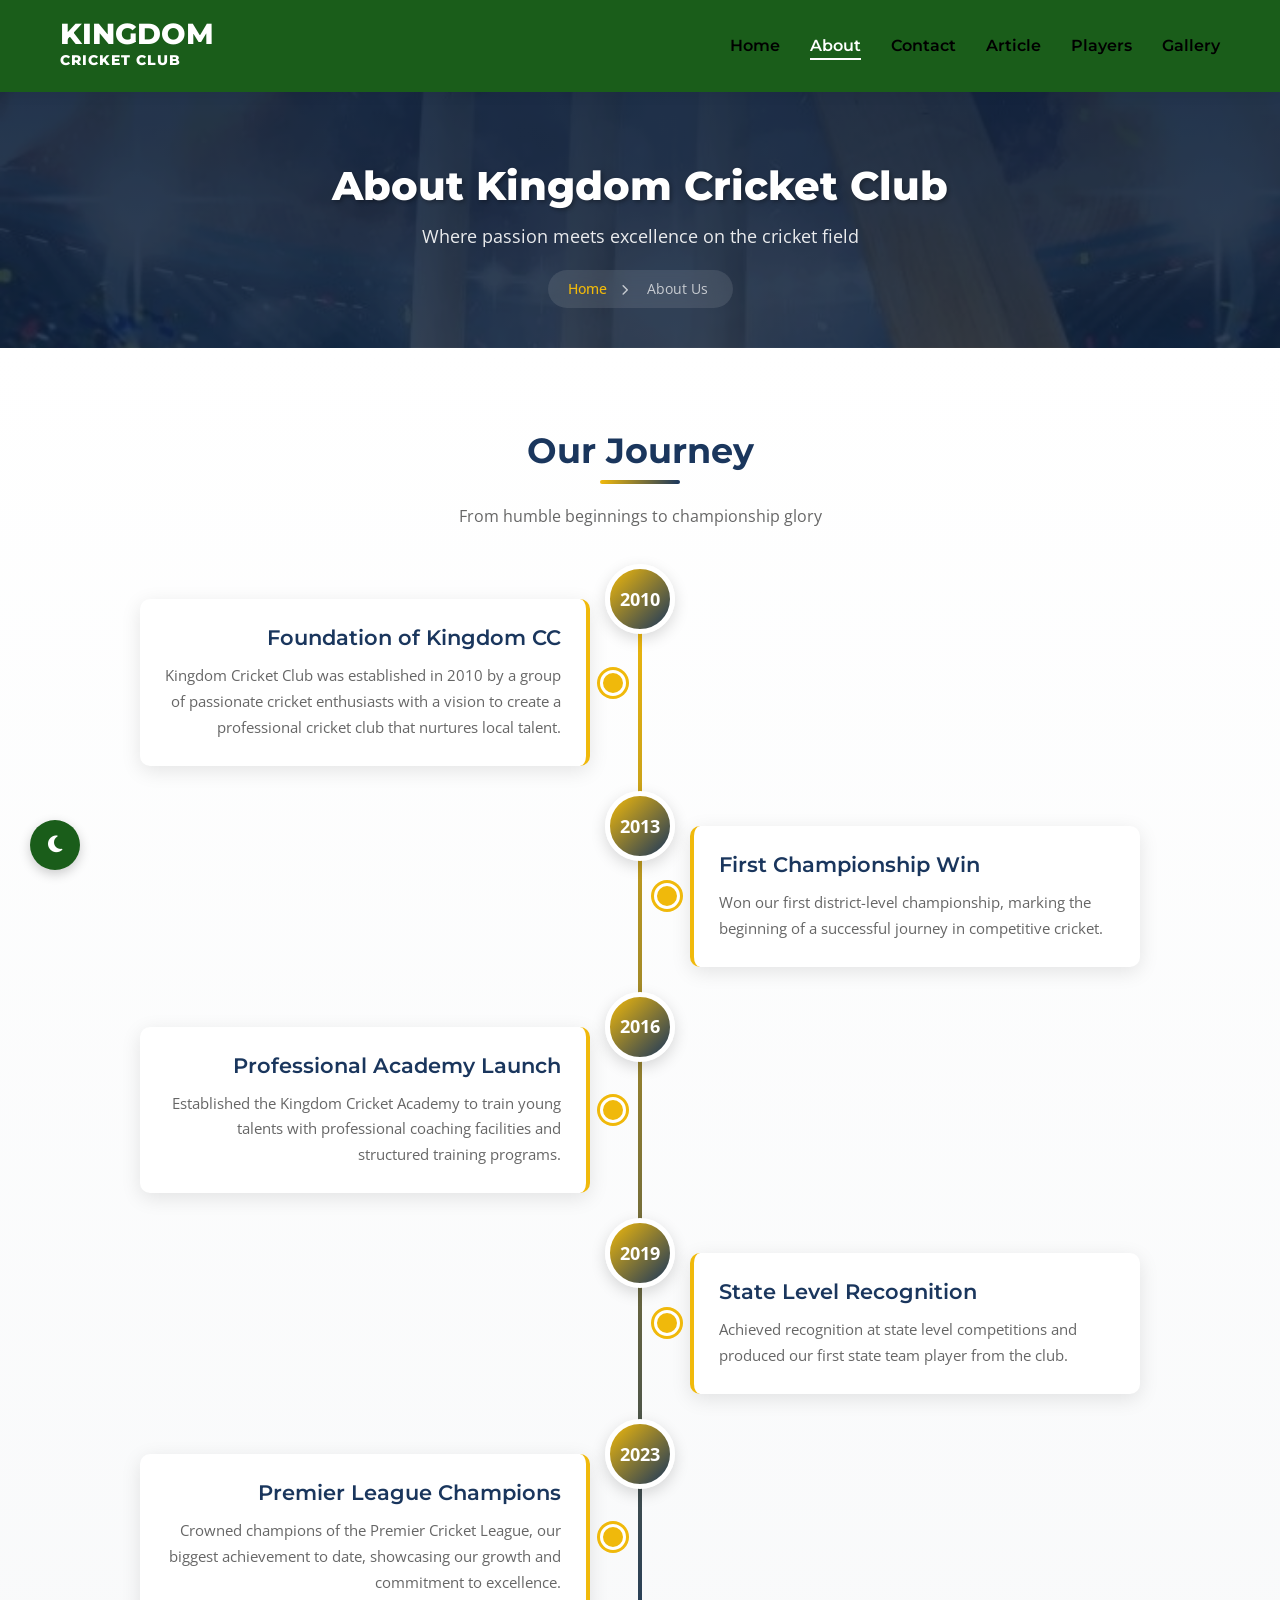
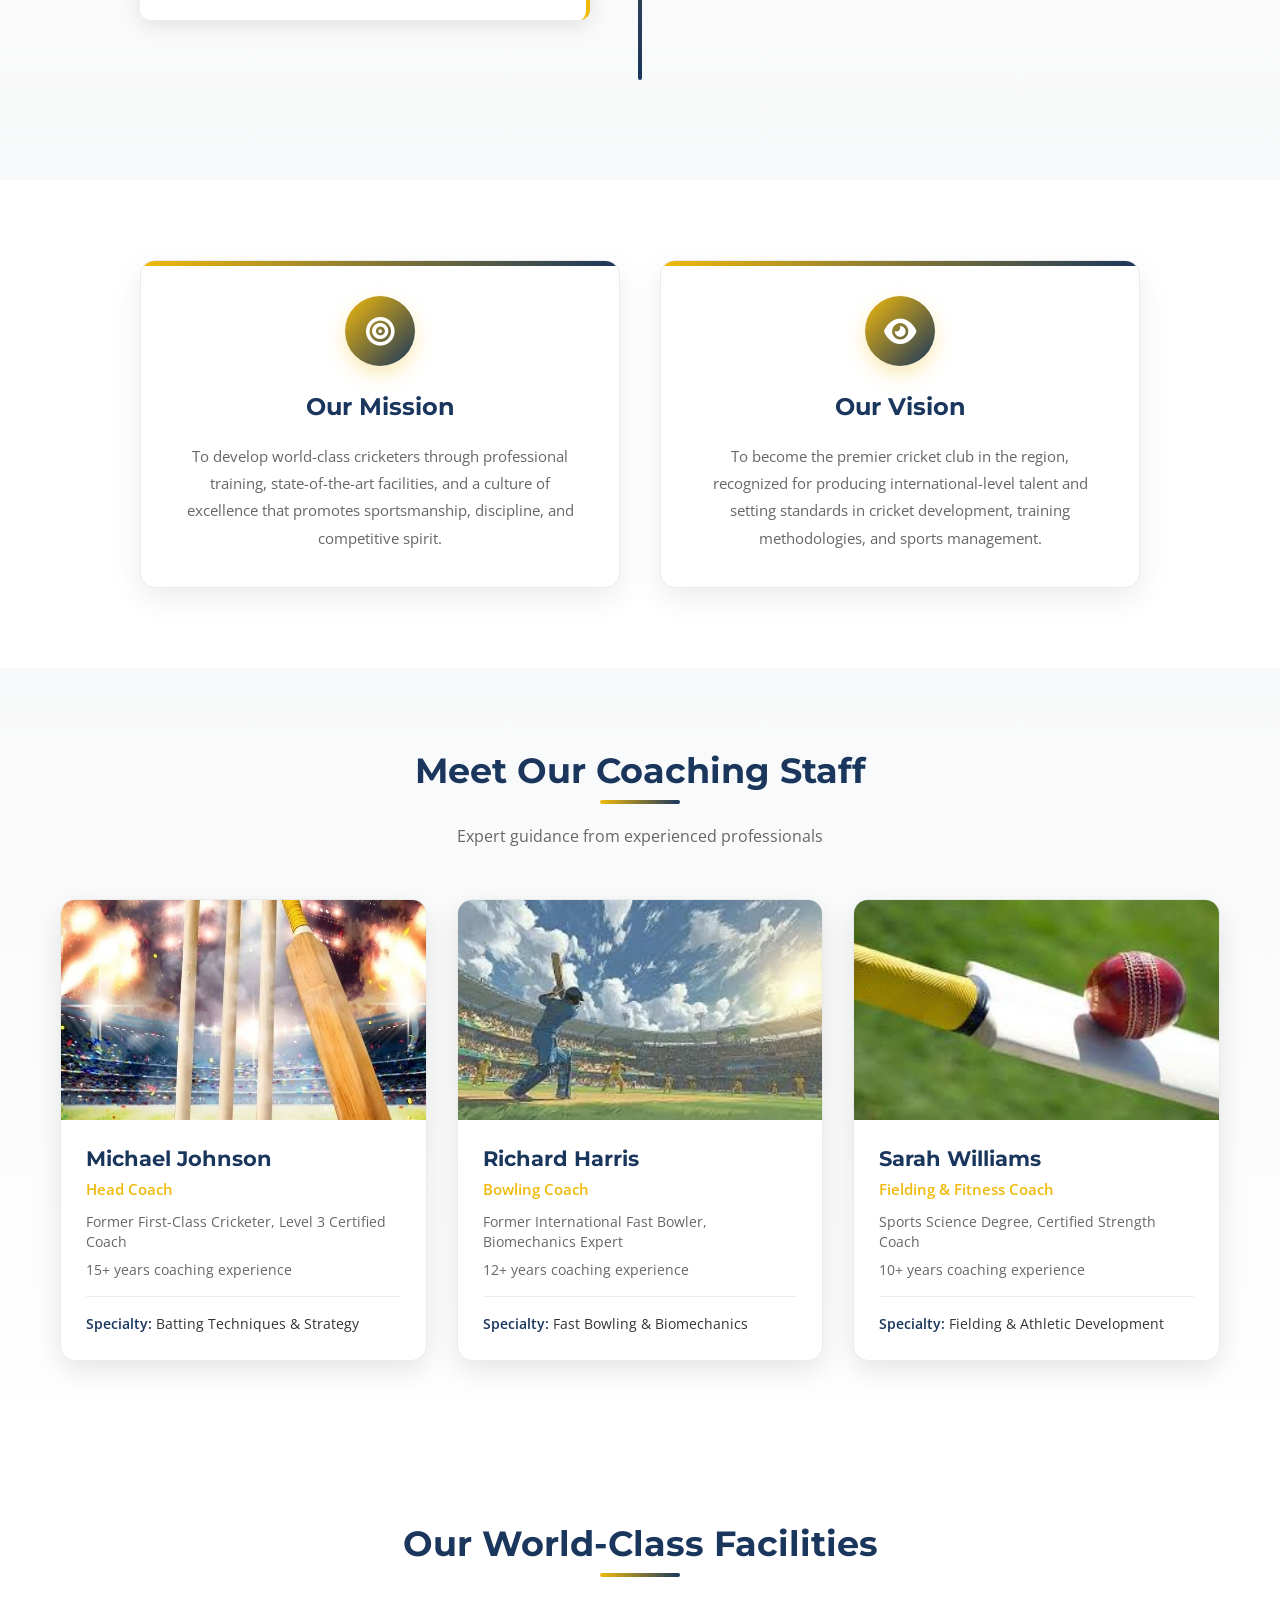
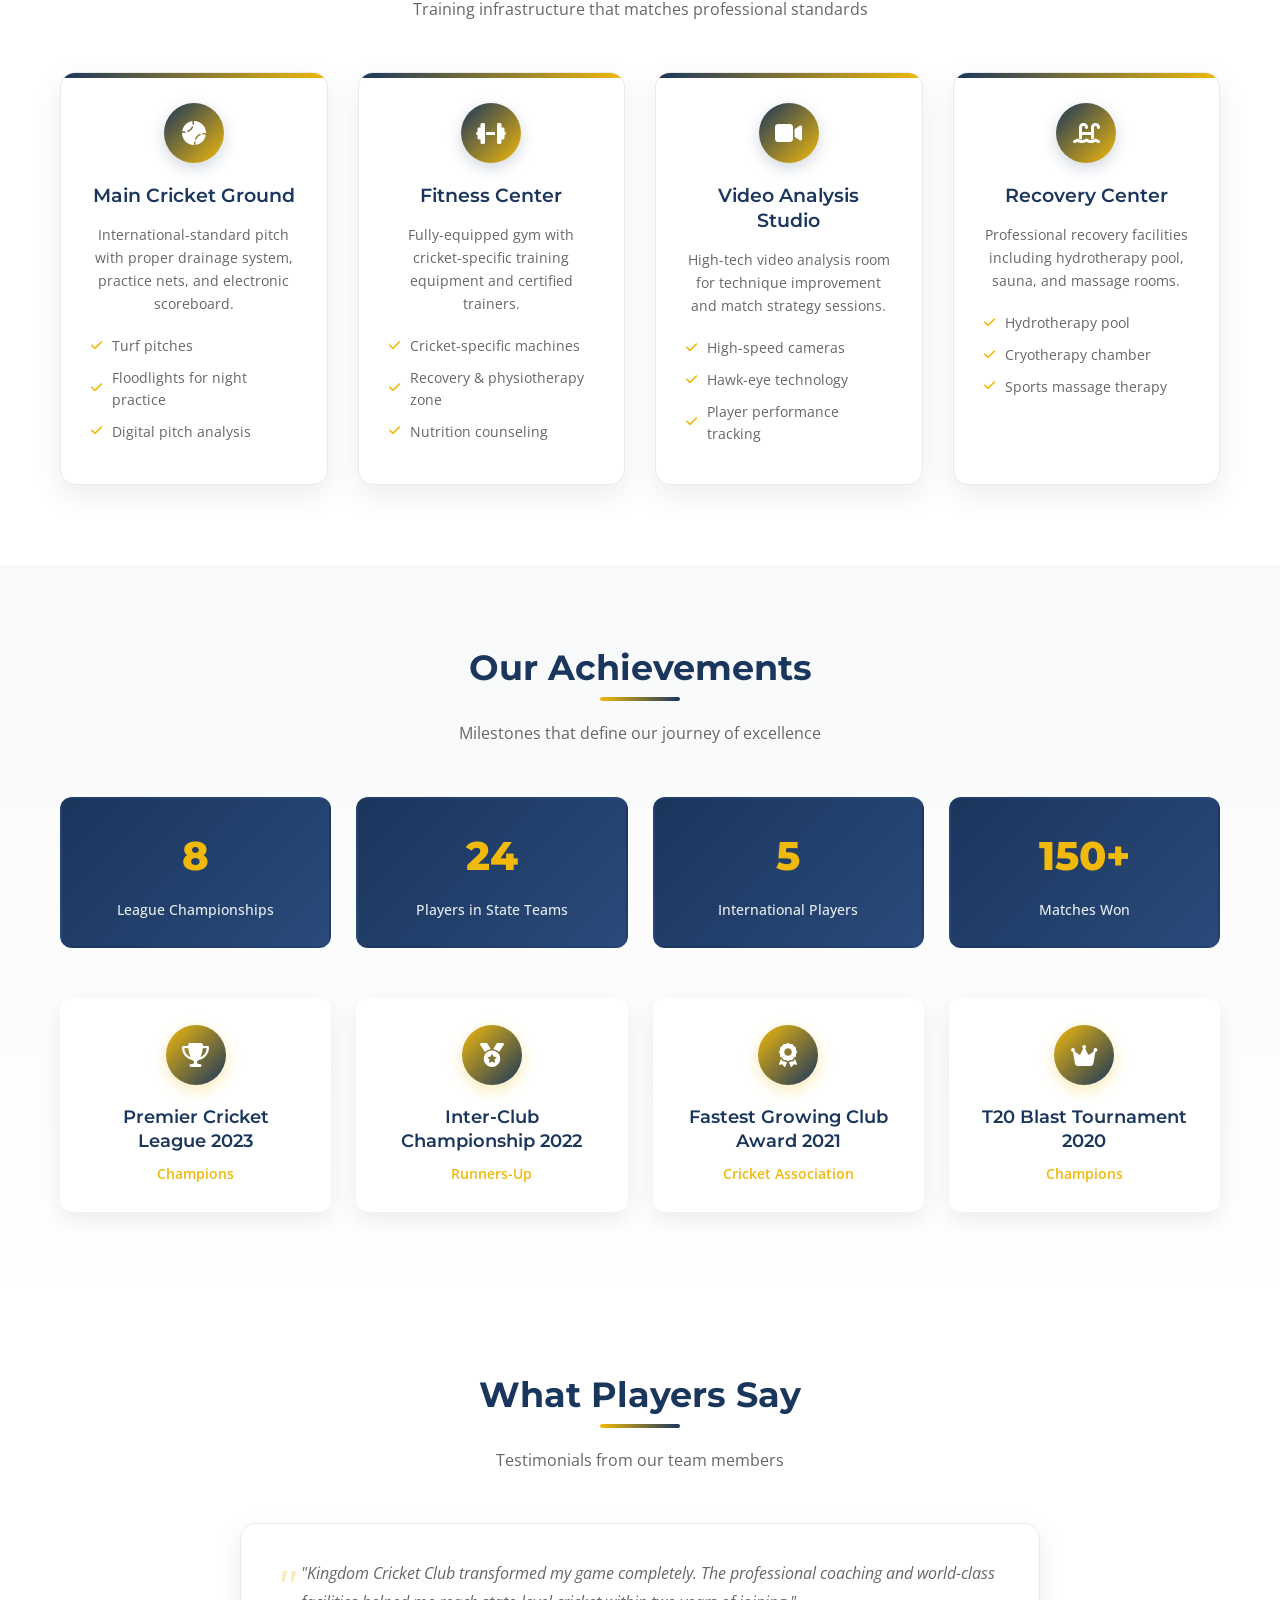
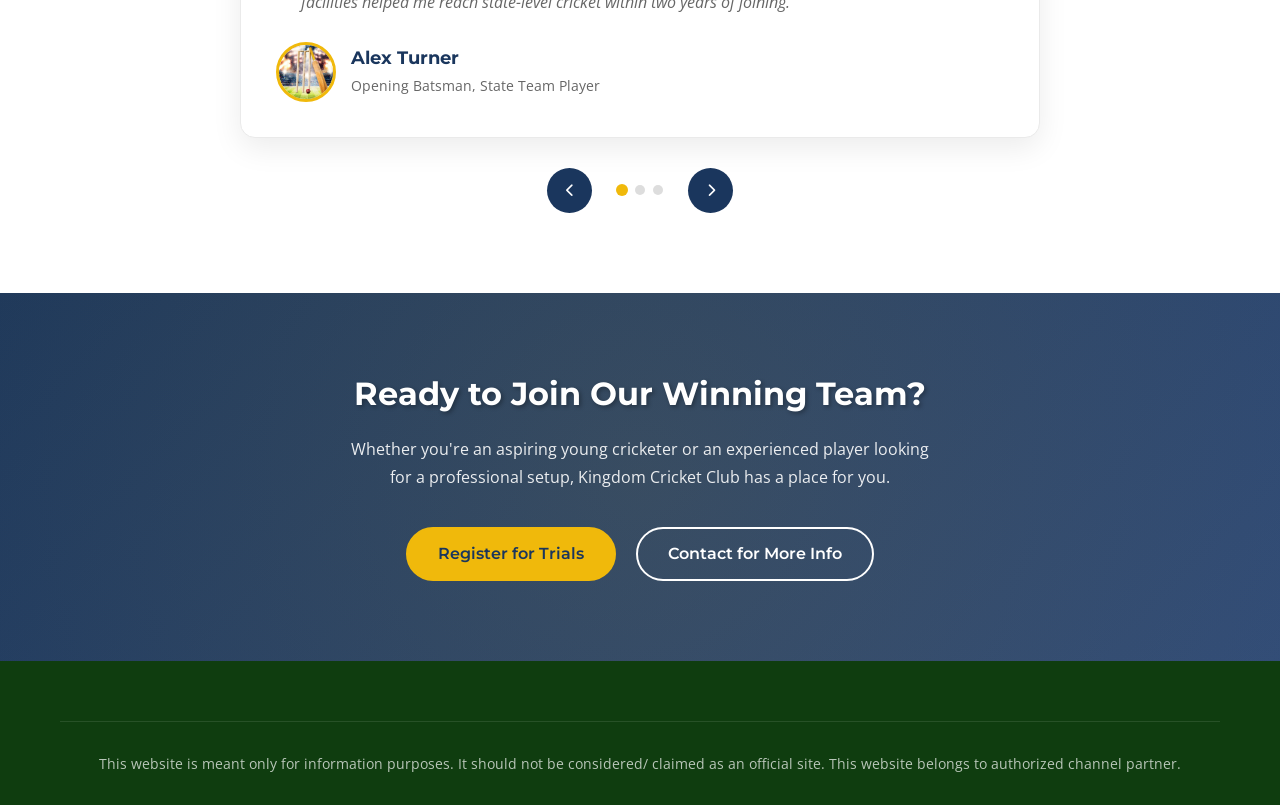
==== about.html @ b24071eb "Initial Commit" ====
<!DOCTYPE html>
<html lang="en">
<head>
    <meta charset="UTF-8">
    <meta name="viewport" content="width=device-width, initial-scale=1.0">
    <title>About Us | Kingdom Cricket Club</title>
    <link rel="stylesheet" href="style.css">
    <link rel="stylesheet" href="https://cdnjs.cloudflare.com/ajax/libs/font-awesome/6.4.0/css/all.min.css">
    <link href="https://fonts.googleapis.com/css2?family=Montserrat:wght@400;500;600;700;800&family=Open+Sans:wght@400;600&display=swap" rel="stylesheet">
</head>
<body>
    <!-- Top Navigation -->
    <nav class="club-main-nav">
        <div class="club-nav-container">
            <a href="index.html" class="club-nav-logo">
                <span class="club-logo-text">KINGDOM</span>
                <span class="club-logo-subtext">CRICKET CLUB</span>
            </a>
            
            <div class="club-nav-menu">
                <ul class="club-nav-list">
                    <li><a href="index.html" class="club-nav-link">Home</a></li>
                    <li><a href="about.html" class="club-nav-link active">About</a></li>
                    <li><a href="contact.html" class="club-nav-link">Contact</a></li>
                    <li><a href="articles.html" class="club-nav-link">Article</a></li>
                    <li><a href="players.html" class="club-nav-link">Players</a></li>
                    <li><a href="gallery.html" class="club-nav-link">Gallery</a></li>
                </ul>
                
                <div class="club-nav-hamburger">
                    <span class="club-hamburger-bar"></span>
                    <span class="club-hamburger-bar"></span>
                    <span class="club-hamburger-bar"></span>
                </div>
            </div>
        </div>
    </nav>

    <!-- About Hero Section -->
    <section class="club-about-hero">
        <div class="club-hero-overlay"></div>
        <div class="club-section-container">
            <div class="club-about-hero-content">
                <h1 class="club-about-hero-title">About Kingdom Cricket Club</h1>
                <p class="club-about-hero-subtitle">Where passion meets excellence on the cricket field</p>
                <div class="club-about-hero-breadcrumb">
                    <a href="index.html">Home</a>
                    <span><i class="fas fa-chevron-right"></i></span>
                    <span>About Us</span>
                </div>
            </div>
        </div>
    </section>

    <!-- Club History Section -->
    <section class="club-history-section">
        <div class="club-section-container">
            <div class="club-section-header">
                <h2 class="club-section-title">Our Journey</h2>
                <p class="club-section-subtitle">From humble beginnings to championship glory</p>
            </div>
            
            <div class="club-history-timeline">
                <div class="club-history-item">
                    <div class="club-history-year">2010</div>
                    <div class="club-history-content">
                        <h3 class="club-history-title">Foundation of Kingdom CC</h3>
                        <p class="club-history-description">Kingdom Cricket Club was established in 2010 by a group of passionate cricket enthusiasts with a vision to create a professional cricket club that nurtures local talent.</p>
                    </div>
                </div>
                
                <div class="club-history-item">
                    <div class="club-history-year">2013</div>
                    <div class="club-history-content">
                        <h3 class="club-history-title">First Championship Win</h3>
                        <p class="club-history-description">Won our first district-level championship, marking the beginning of a successful journey in competitive cricket.</p>
                    </div>
                </div>
                
                <div class="club-history-item">
                    <div class="club-history-year">2016</div>
                    <div class="club-history-content">
                        <h3 class="club-history-title">Professional Academy Launch</h3>
                        <p class="club-history-description">Established the Kingdom Cricket Academy to train young talents with professional coaching facilities and structured training programs.</p>
                    </div>
                </div>
                
                <div class="club-history-item">
                    <div class="club-history-year">2019</div>
                    <div class="club-history-content">
                        <h3 class="club-history-title">State Level Recognition</h3>
                        <p class="club-history-description">Achieved recognition at state level competitions and produced our first state team player from the club.</p>
                    </div>
                </div>
                
                <div class="club-history-item">
                    <div class="club-history-year">2023</div>
                    <div class="club-history-content">
                        <h3 class="club-history-title">Premier League Champions</h3>
                        <p class="club-history-description">Crowned champions of the Premier Cricket League, our biggest achievement to date, showcasing our growth and commitment to excellence.</p>
                    </div>
                </div>
            </div>
        </div>
    </section>

    <!-- Mission & Vision Section -->
    <section class="club-mission-vision-section">
        <div class="club-section-container">
            <div class="club-mission-vision-grid">
                <div class="club-mission-card">
                    <div class="club-mission-icon">
                        <i class="fas fa-bullseye"></i>
                    </div>
                    <h3 class="club-mission-title">Our Mission</h3>
                    <p class="club-mission-description">To develop world-class cricketers through professional training, state-of-the-art facilities, and a culture of excellence that promotes sportsmanship, discipline, and competitive spirit.</p>
                </div>
                
                <div class="club-vision-card">
                    <div class="club-vision-icon">
                        <i class="fas fa-eye"></i>
                    </div>
                    <h3 class="club-vision-title">Our Vision</h3>
                    <p class="club-vision-description">To become the premier cricket club in the region, recognized for producing international-level talent and setting standards in cricket development, training methodologies, and sports management.</p>
                </div>
            </div>
        </div>
    </section>

    <!-- Coaching Staff Section -->
    <section class="club-coaching-section">
        <div class="club-section-container">
            <div class="club-section-header">
                <h2 class="club-section-title">Meet Our Coaching Staff</h2>
                <p class="club-section-subtitle">Expert guidance from experienced professionals</p>
            </div>
            
            <div class="club-coaching-grid">
                <div class="club-coach-card">
                    <div class="club-coach-image">
                        <img src="images/10.jfif" alt="Head Coach">
                    </div>
                    <div class="club-coach-info">
                        <h3 class="club-coach-name">Michael Johnson</h3>
                        <p class="club-coach-role">Head Coach</p>
                        <p class="club-coach-qualification">Former First-Class Cricketer, Level 3 Certified Coach</p>
                        <p class="club-coach-experience">15+ years coaching experience</p>
                        <div class="club-coach-specialty">
                            <span>Specialty:</span> Batting Techniques & Strategy
                        </div>
                    </div>
                </div>
                
                <div class="club-coach-card">
                    <div class="club-coach-image">
                        <img src="images/9.jfif" alt="Bowling Coach">
                    </div>
                    <div class="club-coach-info">
                        <h3 class="club-coach-name">Richard Harris</h3>
                        <p class="club-coach-role">Bowling Coach</p>
                        <p class="club-coach-qualification">Former International Fast Bowler, Biomechanics Expert</p>
                        <p class="club-coach-experience">12+ years coaching experience</p>
                        <div class="club-coach-specialty">
                            <span>Specialty:</span> Fast Bowling & Biomechanics
                        </div>
                    </div>
                </div>
                
                <div class="club-coach-card">
                    <div class="club-coach-image">
                        <img src="images/13.jfif" alt="Fielding Coach">
                    </div>
                    <div class="club-coach-info">
                        <h3 class="club-coach-name">Sarah Williams</h3>
                        <p class="club-coach-role">Fielding & Fitness Coach</p>
                        <p class="club-coach-qualification">Sports Science Degree, Certified Strength Coach</p>
                        <p class="club-coach-experience">10+ years coaching experience</p>
                        <div class="club-coach-specialty">
                            <span>Specialty:</span> Fielding & Athletic Development
                        </div>
                    </div>
                </div>
            </div>
        </div>
    </section>

    <!-- Facilities Section -->
    <section class="club-facilities-section">
        <div class="club-section-container">
            <div class="club-section-header">
                <h2 class="club-section-title">Our World-Class Facilities</h2>
                <p class="club-section-subtitle">Training infrastructure that matches professional standards</p>
            </div>
            
            <div class="club-facilities-grid">
                <div class="club-facility-card">
                    <div class="club-facility-icon">
                        <i class="fas fa-baseball-ball"></i>
                    </div>
                    <h3 class="club-facility-title">Main Cricket Ground</h3>
                    <p class="club-facility-description">International-standard pitch with proper drainage system, practice nets, and electronic scoreboard.</p>
                    <ul class="club-facility-features">
                        <li><i class="fas fa-check"></i> Turf pitches</li>
                        <li><i class="fas fa-check"></i> Floodlights for night practice</li>
                        <li><i class="fas fa-check"></i> Digital pitch analysis</li>
                    </ul>
                </div>
                
                <div class="club-facility-card">
                    <div class="club-facility-icon">
                        <i class="fas fa-dumbbell"></i>
                    </div>
                    <h3 class="club-facility-title">Fitness Center</h3>
                    <p class="club-facility-description">Fully-equipped gym with cricket-specific training equipment and certified trainers.</p>
                    <ul class="club-facility-features">
                        <li><i class="fas fa-check"></i> Cricket-specific machines</li>
                        <li><i class="fas fa-check"></i> Recovery & physiotherapy zone</li>
                        <li><i class="fas fa-check"></i> Nutrition counseling</li>
                    </ul>
                </div>
                
                <div class="club-facility-card">
                    <div class="club-facility-icon">
                        <i class="fas fa-video"></i>
                    </div>
                    <h3 class="club-facility-title">Video Analysis Studio</h3>
                    <p class="club-facility-description">High-tech video analysis room for technique improvement and match strategy sessions.</p>
                    <ul class="club-facility-features">
                        <li><i class="fas fa-check"></i> High-speed cameras</li>
                        <li><i class="fas fa-check"></i> Hawk-eye technology</li>
                        <li><i class="fas fa-check"></i> Player performance tracking</li>
                    </ul>
                </div>
                
                <div class="club-facility-card">
                    <div class="club-facility-icon">
                        <i class="fas fa-swimming-pool"></i>
                    </div>
                    <h3 class="club-facility-title">Recovery Center</h3>
                    <p class="club-facility-description">Professional recovery facilities including hydrotherapy pool, sauna, and massage rooms.</p>
                    <ul class="club-facility-features">
                        <li><i class="fas fa-check"></i> Hydrotherapy pool</li>
                        <li><i class="fas fa-check"></i> Cryotherapy chamber</li>
                        <li><i class="fas fa-check"></i> Sports massage therapy</li>
                    </ul>
                </div>
            </div>
        </div>
    </section>

    <!-- Achievements Section -->
    <section class="club-achievements-section">
        <div class="club-section-container">
            <div class="club-section-header">
                <h2 class="club-section-title">Our Achievements</h2>
                <p class="club-section-subtitle">Milestones that define our journey of excellence</p>
            </div>
            
            <div class="club-achievements-stats">
                <div class="club-achievement-stat">
                    <div class="club-achievement-number">8</div>
                    <div class="club-achievement-label">League Championships</div>
                </div>
                
                <div class="club-achievement-stat">
                    <div class="club-achievement-number">24</div>
                    <div class="club-achievement-label">Players in State Teams</div>
                </div>
                
                <div class="club-achievement-stat">
                    <div class="club-achievement-number">5</div>
                    <div class="club-achievement-label">International Players</div>
                </div>
                
                <div class="club-achievement-stat">
                    <div class="club-achievement-number">150+</div>
                    <div class="club-achievement-label">Matches Won</div>
                </div>
            </div>
            
            <div class="club-trophies-grid">
                <div class="club-trophy-card">
                    <div class="club-trophy-icon">
                        <i class="fas fa-trophy"></i>
                    </div>
                    <h3 class="club-trophy-title">Premier Cricket League 2023</h3>
                    <p class="club-trophy-year">Champions</p>
                </div>
                
                <div class="club-trophy-card">
                    <div class="club-trophy-icon">
                        <i class="fas fa-medal"></i>
                    </div>
                    <h3 class="club-trophy-title">Inter-Club Championship 2022</h3>
                    <p class="club-trophy-year">Runners-Up</p>
                </div>
                
                <div class="club-trophy-card">
                    <div class="club-trophy-icon">
                        <i class="fas fa-award"></i>
                    </div>
                    <h3 class="club-trophy-title">Fastest Growing Club Award 2021</h3>
                    <p class="club-trophy-year">Cricket Association</p>
                </div>
                
                <div class="club-trophy-card">
                    <div class="club-trophy-icon">
                        <i class="fas fa-crown"></i>
                    </div>
                    <h3 class="club-trophy-title">T20 Blast Tournament 2020</h3>
                    <p class="club-trophy-year">Champions</p>
                </div>
            </div>
        </div>
    </section>

    <!-- Testimonials Section -->
    <section class="club-testimonials-section">
        <div class="club-section-container">
            <div class="club-section-header">
                <h2 class="club-section-title">What Players Say</h2>
                <p class="club-section-subtitle">Testimonials from our team members</p>
            </div>
            
            <div class="club-testimonials-slider">
                <div class="club-testimonial-card club-testimonial-active">
                    <div class="club-testimonial-content">
                        <p class="club-testimonial-text">"Kingdom Cricket Club transformed my game completely. The professional coaching and world-class facilities helped me reach state-level cricket within two years of joining."</p>
                    </div>
                    <div class="club-testimonial-author">
                        <div class="club-testimonial-author-image">
                            <img src="images/10.jfif" alt="Alex Turner">
                        </div>
                        <div class="club-testimonial-author-info">
                            <h4>Alex Turner</h4>
                            <p>Opening Batsman, State Team Player</p>
                        </div>
                    </div>
                </div>
                
                <div class="club-testimonial-card">
                    <div class="club-testimonial-content">
                        <p class="club-testimonial-text">"The attention to detail in training and the scientific approach to fitness at Kingdom CC is unmatched. I've improved my bowling speed by 8 km/h since joining the club."</p>
                    </div>
                    <div class="club-testimonial-author">
                        <div class="club-testimonial-author-image">
                            <img src="images/9.jfif" alt="James Anderson">
                        </div>
                        <div class="club-testimonial-author-info">
                            <h4>James Anderson</h4>
                            <p>Fast Bowler, Premier League Player</p>
                        </div>
                    </div>
                </div>
                
                <div class="club-testimonial-card">
                    <div class="club-testimonial-content">
                        <p class="club-testimonial-text">"As an all-rounder, I needed comprehensive training. Kingdom CC provided exactly that - from batting techniques to bowling strategies and fielding drills."</p>
                    </div>
                    <div class="club-testimonial-author">
                        <div class="club-testimonial-author-image">
                            <img src="images/12.jfif" alt="David Miller">
                        </div>
                        <div class="club-testimonial-author-info">
                            <h4>David Miller</h4>
                            <p>All-Rounder, Match Winner</p>
                        </div>
                    </div>
                </div>
                
                <div class="club-testimonial-controls">
                    <button class="club-testimonial-prev"><i class="fas fa-chevron-left"></i></button>
                    <div class="club-testimonial-indicators">
                        <span class="club-testimonial-indicator club-testimonial-active"></span>
                        <span class="club-testimonial-indicator"></span>
                        <span class="club-testimonial-indicator"></span>
                    </div>
                    <button class="club-testimonial-next"><i class="fas fa-chevron-right"></i></button>
                </div>
            </div>
        </div>
    </section>

    <!-- Join Us CTA Section -->
    <section class="club-join-cta-section">
        <div class="club-section-container">
            <div class="club-join-cta-content">
                <h2 class="club-join-cta-title">Ready to Join Our Winning Team?</h2>
                <p class="club-join-cta-description">Whether you're an aspiring young cricketer or an experienced player looking for a professional setup, Kingdom Cricket Club has a place for you.</p>
                <div class="club-join-cta-buttons">
                    <a href="contact.html" class="club-btn club-btn-primary">Register for Trials</a>
                    <a href="contact.html" class="club-btn club-btn-outline">Contact for More Info</a>
                </div>
            </div>
        </div>
    </section>

    <!-- Footer -->
    <footer class="club-footer">
        <div class="club-footer-container">
            <div class="club-footer-bottom">
                <p class="club-copyright">This website is meant only for information purposes. It should not be considered/ claimed as an official site. This website belongs to authorized channel partner.</p>
            </div>
        </div>
    </footer>

    <!-- Back to Top Button -->
    <button class="club-back-to-top">
        <i class="fas fa-chevron-up"></i>
    </button>

    <!-- Light/Dark Theme Toggle -->
    <button class="club-theme-toggle">
        <i class="fas fa-moon"></i>
    </button>

    <script src="script.js"></script>
</body>
</html>
---- style.css ----
/* style.css */
/* Modern Cricket Club Website - Complete CSS */
/* All classes are unique and separate for each section */

/* ===== Base Styles & Reset ===== */
* {
    margin: 0;
    padding: 0;
    box-sizing: border-box;
}

:root {
    --primary-color: #1a5d1a;
    --primary-dark: #0f3d0f;
    --primary-light: #2e8b2e;
    --secondary-color: #ffcc00;
    --secondary-dark: #e6b800;
    --dark-bg: #0a0a0a;
    --dark-card: #121212;
    --dark-text: #f0f0f0;
    --light-bg: #f8f9fa;
    --light-card: #ffffff;
    --light-text: #333333;
    --gray-light: #e0e0e0;
    --gray-medium: #888888;
    --gray-dark: #444444;
    --success-color: #28a745;
    --danger-color: #dc3545;
    --warning-color: #ffc107;
    --transition-speed: 0.3s;
    --border-radius: 8px;
    --box-shadow: 0 10px 30px rgba(0, 0, 0, 0.1);
    --box-shadow-dark: 0 10px 30px rgba(0, 0, 0, 0.3);
}

body {
    font-family: 'Open Sans', sans-serif;
    line-height: 1.6;
    color: var(--light-text);
    background-color: var(--light-bg);
    transition: background-color var(--transition-speed), color var(--transition-speed);
}

body.dark-theme {
    background-color: var(--dark-bg);
    color: var(--dark-text);
}

h1, h2, h3, h4, h5, h6 {
    font-family: 'Montserrat', sans-serif;
    font-weight: 700;
    line-height: 1.3;
    margin-bottom: 1rem;
}

a {
    text-decoration: none;
    color: inherit;
    transition: color var(--transition-speed);
}

ul {
    list-style: none;
}

img {
    max-width: 100%;
    height: auto;
    display: block;
}

.container {
    width: 100%;
    max-width: 1200px;
    margin: 0 auto;
    padding: 0 20px;
}

/* Buttons */
.club-btn {
    display: inline-block;
    padding: 12px 28px;
    border-radius: var(--border-radius);
    font-weight: 600;
    font-size: 16px;
    text-align: center;
    cursor: pointer;
    transition: all var(--transition-speed);
    border: 2px solid transparent;
    font-family: 'Montserrat', sans-serif;
}

.club-btn-primary {
    background-color: var(--primary-color);
    color: white;
}

.club-btn-primary:hover {
    background-color: var(--primary-dark);
    transform: translateY(-3px);
    box-shadow: var(--box-shadow);
}

.club-btn-outline {
    background-color: transparent;
    color: var(--primary-color);
    border-color: var(--primary-color);
}

.club-btn-outline:hover {
    background-color: var(--primary-color);
    color: white;
    transform: translateY(-3px);
    box-shadow: var(--box-shadow);
}

/* Section Common Styles */
.club-section-container {
    width: 100%;
    max-width: 1200px;
    margin: 0 auto;
    padding: 0 20px;
}

.club-section-header {
    text-align: center;
    margin-bottom: 50px;
}

.club-section-title {
    font-size: 2.5rem;
    color: var(--primary-color);
    margin-bottom: 15px;
    position: relative;
    display: inline-block;
}

.club-section-title::after {
    content: '';
    position: absolute;
    bottom: -10px;
    left: 50%;
    transform: translateX(-50%);
    width: 80px;
    height: 4px;
    background-color: var(--secondary-color);
    border-radius: 2px;
}

.club-section-subtitle {
    font-size: 1.1rem;
    color: var(--gray-medium);
    max-width: 700px;
    margin: 0 auto;
}

body.dark-theme .club-section-subtitle {
    color: var(--gray-light);
}

.club-section-footer {
    text-align: center;
    margin-top: 50px;
}

/* ===== Navigation Styles ===== */
.club-main-nav {
    background-color: var(--primary-color);
    box-shadow: 0 4px 12px rgba(0, 0, 0, 0.05);
    position: fixed;
    top: 0;
    left: 0;
    width: 100%;
    z-index: 1000;
    transition: all var(--transition-speed);
}

body.dark-theme .club-main-nav {
    background-color: var(--dark-card);
    box-shadow: 0 4px 12px rgba(0, 0, 0, 0.2);
}

.club-nav-container {
    display: flex;
    justify-content: space-between;
    align-items: center;
    padding: 20px;
    max-width: 1200px;
    margin: 0 auto;
}

.club-nav-logo {
    display: flex;
    flex-direction: column;
    font-weight: 800;
}

.club-logo-text {
    font-family: 'Montserrat', sans-serif;
    font-size: 1.8rem;
    color:white;
    line-height: 1;
}

.club-logo-subtext {
    font-family: 'Montserrat', sans-serif;
    font-size: 0.9rem;
    color: white;
    letter-spacing: 1px;
}

.club-nav-menu {
    display: flex;
    align-items: center;
}

.club-nav-list {
    display: flex;
    gap: 30px;
    color: black;
}

.club-nav-link {
    font-family: 'Montserrat', sans-serif;
    font-weight: 600;
    font-size: 1rem;
    position: relative;
    padding: 5px 0;
}

.club-nav-link::after {
    content: '';
    position: absolute;
    bottom: 0;
    left: 0;
    width: 0;
    height: 2px;
    background-color: white;
    transition: width var(--transition-speed);
}

.club-nav-link:hover::after,
.club-nav-link.active::after {
    width: 100%;
}

.club-nav-link:hover,
.club-nav-link.active {
    color: white;
}

.club-nav-hamburger {
    display: none;
    flex-direction: column;
    cursor: pointer;
    margin-left: 20px;
    color: wheat;
}

.club-hamburger-bar {
    width: 25px;
    height: 3px;
    background-color: white;
    margin: 3px 0;
    border-radius: 3px;
    transition: all var(--transition-speed);
}

/* ===== Hero Section Styles ===== */
.club-hero-section {
    margin-top: 80px;
    height: 90vh;
    min-height: 700px;
    position: relative;
    overflow: hidden;
}

.club-hero-slider {
    height: 100%;
    position: relative;
}

.club-slide {
    position: absolute;
    top: 0;
    left: 0;
    width: 100%;
    height: 100%;
    background-size: cover;
    background-position: center;
    background-repeat: no-repeat;
    opacity: 0;
    transition: opacity 0.8s ease-in-out;
    display: flex;
    align-items: center;
    justify-content: center;
}

.club-slide:nth-child(1) {
    background-image: linear-gradient(rgba(0, 0, 0, 0.7), rgba(0, 0, 0, 0.7)), url('images/15.jfif');
}

.club-slide:nth-child(2) {
    background-image: linear-gradient(rgba(0, 0, 0, 0.7), rgba(0, 0, 0, 0.7)), url('images/12.jfif');
}

.club-slide:nth-child(3) {
    background-image: linear-gradient(rgba(0, 0, 0, 0.7), rgba(0, 0, 0, 0.7)), url('images/10.jfif');
}

.club-slide-active {
    opacity: 1;
}

.club-slide-content {
    text-align: center;
    color: white;
    max-width: 800px;
    padding: 0 20px;
    z-index: 2;
    position: relative;
}

.club-slide-title {
    font-size: 3.5rem;
    margin-bottom: 20px;
    color: white;
    text-shadow: 0 2px 10px rgba(0, 0, 0, 0.5);
}

.club-slide-description {
    font-size: 1.3rem;
    margin-bottom: 40px;
    opacity: 0.9;
}

.club-slide-buttons {
    display: flex;
    gap: 20px;
    justify-content: center;
    flex-wrap: wrap;
}

.club-slider-controls {
    position: absolute;
    top: 50%;
    width: 100%;
    display: flex;
    justify-content: space-between;
    padding: 0 30px;
    transform: translateY(-50%);
    z-index: 10;
}

.club-slider-prev,
.club-slider-next {
    background-color: rgba(255, 255, 255, 0.2);
    border: none;
    width: 50px;
    height: 50px;
    border-radius: 50%;
    color: white;
    font-size: 1.2rem;
    cursor: pointer;
    transition: all var(--transition-speed);
    display: flex;
    align-items: center;
    justify-content: center;
}

.club-slider-prev:hover,
.club-slider-next:hover {
    background-color: var(--primary-color);
}

.club-slider-indicators {
    position: absolute;
    bottom: 40px;
    left: 50%;
    transform: translateX(-50%);
    display: flex;
    gap: 10px;
    z-index: 10;
}

.club-indicator {
    width: 12px;
    height: 12px;
    border-radius: 50%;
    background-color: rgba(255, 255, 255, 0.5);
    cursor: pointer;
    transition: all var(--transition-speed);
}

.club-indicator-active {
    background-color: var(--primary-color);
    transform: scale(1.2);
}

/* ===== About Preview Styles ===== */
.club-about-preview {
    padding: 100px 0;
    background-color: var(--light-card);
}

body.dark-theme .club-about-preview {
    background-color: var(--dark-card);
}

.club-about-content {
    display: grid;
    grid-template-columns: 1fr 1fr;
    gap: 60px;
    align-items: center;
}

.club-about-text {
    font-size: 1.1rem;
    line-height: 1.8;
}

.club-about-text p {
    margin-bottom: 20px;
}

.club-about-image {
    position: relative;
}

.club-image-frame {
    border-radius: var(--border-radius);
    overflow: hidden;
    box-shadow: var(--box-shadow);
    position: relative;
}

.club-image-frame::before {
    content: '';
    position: absolute;
    top: 20px;
    left: 20px;
    right: -20px;
    bottom: -20px;
    border: 3px solid var(--primary-color);
    border-radius: var(--border-radius);
    z-index: -1;
}

.club-image-frame img {
    transition: transform 0.5s ease;
    width: 100%;
    height: 400px;
    object-fit: cover;
}

.club-image-frame:hover img {
    transform: scale(1.05);
}

/* ===== Articles Preview Styles ===== */
.club-articles-preview {
    padding: 100px 0;
    background-color: var(--light-bg);
}

body.dark-theme .club-articles-preview {
    background-color: var(--dark-bg);
}

.club-articles-grid {
    display: grid;
    grid-template-columns: repeat(auto-fill, minmax(350px, 1fr));
    gap: 40px;
}

.club-article-card {
    background-color: var(--light-card);
    border-radius: var(--border-radius);
    overflow: hidden;
    box-shadow: var(--box-shadow);
    transition: transform var(--transition-speed), box-shadow var(--transition-speed);
}

body.dark-theme .club-article-card {
    background-color: var(--dark-card);
    box-shadow: var(--box-shadow-dark);
}

.club-article-card:hover {
    transform: translateY(-10px);
    box-shadow: 0 15px 40px rgba(0, 0, 0, 0.15);
}

.club-article-image {
    height: 220px;
    overflow: hidden;
}

.club-article-image img {
    width: 100%;
    height: 100%;
    object-fit: cover;
    transition: transform 0.5s ease;
}

.club-article-card:hover .club-article-image img {
    transform: scale(1.1);
}

.club-article-content {
    padding: 25px;
}

.club-article-title {
    font-size: 1.4rem;
    margin-bottom: 15px;
    color: var(--primary-color);
}

.club-article-excerpt {
    color: var(--gray-medium);
    margin-bottom: 20px;
    line-height: 1.7;
}

body.dark-theme .club-article-excerpt {
    color: var(--gray-light);
}

.club-article-link {
    display: inline-flex;
    align-items: center;
    gap: 8px;
    font-weight: 600;
    color: var(--primary-color);
    transition: gap var(--transition-speed);
}

.club-article-link:hover {
    gap: 12px;
}

/* ===== Player Slider Section Styles ===== */
.club-player-slider-section {
    padding: 100px 0;
    background-color: var(--light-card);
}

body.dark-theme .club-player-slider-section {
    background-color: var(--dark-card);
}

.club-player-slider-container {
    position: relative;
    overflow: hidden;
    padding: 0 60px;
}

.club-player-slider {
    display: flex;
    transition: transform 0.5s ease;
    gap: 30px;
}

.club-player-slide {
    min-width: calc(25% - 23px);
}

.club-player-card {
    background-color: var(--light-bg);
    border-radius: var(--border-radius);
    overflow: hidden;
    box-shadow: var(--box-shadow);
    transition: transform var(--transition-speed), box-shadow var(--transition-speed);
}

body.dark-theme .club-player-card {
    background-color: var(--dark-bg);
    box-shadow: var(--box-shadow-dark);
}

.club-player-card:hover {
    transform: translateY(-10px);
    box-shadow: 0 15px 40px rgba(0, 0, 0, 0.2);
}

.club-player-image {
    height: 300px;
    position: relative;
    overflow: hidden;
}

.club-player-image img {
    width: 100%;
    height: 100%;
    object-fit: cover;
    transition: transform 0.5s ease;
}

.club-player-overlay {
    position: absolute;
    top: 0;
    left: 0;
    width: 100%;
    height: 100%;
    background-color: rgba(26, 93, 26, 0.8);
    display: flex;
    align-items: center;
    justify-content: center;
    opacity: 0;
    transition: opacity var(--transition-speed);
}

.club-player-card:hover .club-player-overlay {
    opacity: 1;
}

.club-player-card:hover .club-player-image img {
    transform: scale(1.1);
}

.club-player-view {
    background-color: white;
    color: var(--primary-color);
    padding: 12px 24px;
    border-radius: var(--border-radius);
    font-weight: 600;
    transition: all var(--transition-speed);
}

.club-player-view:hover {
    background-color: var(--secondary-color);
    color: var(--dark-text);
}

.club-player-info {
    padding: 20px;
    text-align: center;
}

.club-player-name {
    font-size: 1.4rem;
    margin-bottom: 5px;
    color: var(--primary-color);
}

.club-player-role {
    color: var(--gray-medium);
    margin-bottom: 15px;
    font-weight: 600;
}

body.dark-theme .club-player-role {
    color: var(--gray-light);
}

.club-player-stats {
    display: flex;
    justify-content: center;
    gap: 20px;
    font-size: 0.9rem;
}

.club-player-stats span {
    display: flex;
    align-items: center;
    gap: 5px;
}

.club-player-slider-controls {
    position: absolute;
    top: 50%;
    left: 0;
    right: 0;
    transform: translateY(-50%);
    display: flex;
    justify-content: space-between;
    pointer-events: none;
}

.club-player-prev,
.club-player-next {
    background-color: var(--primary-color);
    border: none;
    width: 50px;
    height: 50px;
    border-radius: 50%;
    color: white;
    font-size: 1.2rem;
    cursor: pointer;
    transition: all var(--transition-speed);
    display: flex;
    align-items: center;
    justify-content: center;
    pointer-events: auto;
}

.club-player-prev {
    transform: translateX(-25px);
}

.club-player-next {
    transform: translateX(25px);
}

.club-player-prev:hover,
.club-player-next:hover {
    background-color: var(--primary-dark);
}

/* ===== Performance Highlights Styles ===== */
.club-performance-section {
    padding: 100px 0;
    background-color: var(--light-bg);
}

body.dark-theme .club-performance-section {
    background-color: var(--dark-bg);
}

.club-highlights-grid {
    display: grid;
    grid-template-columns: repeat(auto-fill, minmax(250px, 1fr));
    gap: 30px;
}

.club-highlight-card {
    background-color: var(--light-card);
    border-radius: var(--border-radius);
    padding: 30px;
    text-align: center;
    box-shadow: var(--box-shadow);
    transition: transform var(--transition-speed), box-shadow var(--transition-speed);
    border-top: 4px solid var(--primary-color);
}

body.dark-theme .club-highlight-card {
    background-color: var(--dark-card);
    box-shadow: var(--box-shadow-dark);
}

.club-highlight-card:hover {
    transform: translateY(-10px);
    box-shadow: 0 15px 40px rgba(0, 0, 0, 0.15);
}

.club-highlight-icon {
    font-size: 2.5rem;
    color: var(--primary-color);
    margin-bottom: 20px;
}

.club-highlight-title {
    font-size: 1.3rem;
    margin-bottom: 10px;
    color: var(--primary-color);
}

.club-highlight-player {
    font-size: 1.1rem;
    font-weight: 600;
    margin-bottom: 10px;
}

.club-highlight-details {
    color: var(--gray-medium);
    margin-bottom: 15px;
    font-size: 0.95rem;
}

body.dark-theme .club-highlight-details {
    color: var(--gray-light);
}

.club-highlight-date {
    font-size: 0.85rem;
    color: var(--primary-color);
    font-weight: 600;
}

/* ===== Recent Matches Styles ===== */
.club-recent-matches {
    padding: 100px 0;
    background-color: var(--light-card);
}

body.dark-theme .club-recent-matches {
    background-color: var(--dark-card);
}

.club-matches-table {
    background-color: var(--light-bg);
    border-radius: var(--border-radius);
    overflow: hidden;
    box-shadow: var(--box-shadow);
}

body.dark-theme .club-matches-table {
    background-color: var(--dark-bg);
    box-shadow: var(--box-shadow-dark);
}

.club-match-row {
    display: grid;
    grid-template-columns: 1fr 1.5fr 1fr 1.5fr 2fr;
    padding: 20px;
    border-bottom: 1px solid var(--gray-light);
}

body.dark-theme .club-match-row {
    border-bottom: 1px solid var(--gray-dark);
}

.club-match-row:last-child {
    border-bottom: none;
}

.club-match-header {
    background-color: var(--primary-color);
    color: white;
    font-weight: 600;
    font-family: 'Montserrat', sans-serif;
}

.club-match-date,
.club-match-opponent,
.club-match-result,
.club-match-score,
.club-match-highlight {
    padding: 0 10px;
}

.club-result-win {
    background-color: var(--success-color);
    color: white;
    padding: 5px 12px;
    border-radius: 20px;
    font-size: 0.85rem;
    font-weight: 600;
}

.club-result-loss {
    background-color: var(--danger-color);
    color: white;
    padding: 5px 12px;
    border-radius: 20px;
    font-size: 0.85rem;
    font-weight: 600;
}

.club-result-draw {
    background-color: var(--warning-color);
    color: var(--dark-text);
    padding: 5px 12px;
    border-radius: 20px;
    font-size: 0.85rem;
    font-weight: 600;
}

/* ===== Footer Styles ===== */
.club-footer {
    background-color: var(--primary-dark);
    color: white;
    padding: 60px 0 30px;
}

.club-footer-container {
    max-width: 1200px;
    margin: 0 auto;
    padding: 0 20px;
}

.club-footer-content {
    display: grid;
    grid-template-columns: repeat(auto-fit, minmax(250px, 1fr));
    gap: 40px;
    margin-bottom: 40px;
}

.club-footer-logo {
    display: flex;
    flex-direction: column;
}

.club-footer-tagline {
    margin-top: 10px;
    font-style: italic;
    opacity: 0.8;
}

.club-footer-heading {
    font-size: 1.3rem;
    margin-bottom: 20px;
    position: relative;
    padding-bottom: 10px;
}

.club-footer-heading::after {
    content: '';
    position: absolute;
    bottom: 0;
    left: 0;
    width: 50px;
    height: 3px;
    background-color: var(--secondary-color);
}

.club-footer-list li {
    margin-bottom: 10px;
}

.club-footer-list a {
    transition: all var(--transition-speed);
    opacity: 0.8;
}

.club-footer-list a:hover {
    opacity: 1;
    color: var(--secondary-color);
    padding-left: 5px;
}

.club-footer-contact p {
    display: flex;
    align-items: center;
    gap: 10px;
    margin-bottom: 15px;
    opacity: 0.9;
}

.club-footer-bottom {
    text-align: center;
    padding-top: 30px;
    border-top: 1px solid rgba(255, 255, 255, 0.1);
}

.club-copyright {
    opacity: 0.7;
    font-size: 0.9rem;
}

/* ===== Back to Top Button ===== */
.club-back-to-top {
    position: fixed;
    bottom: 30px;
    right: 30px;
    width: 50px;
    height: 50px;
    background-color: var(--primary-color);
    color: white;
    border: none;
    border-radius: 50%;
    font-size: 1.2rem;
    cursor: pointer;
    opacity: 0;
    visibility: hidden;
    transition: all var(--transition-speed);
    z-index: 999;
    display: flex;
    align-items: center;
    justify-content: center;
    box-shadow: 0 4px 12px rgba(0, 0, 0, 0.2);
}

.club-back-to-top.visible {
    opacity: 1;
    visibility: visible;
}

.club-back-to-top:hover {
    background-color: var(--primary-dark);
    transform: translateY(-5px);
}

/* ===== Theme Toggle Button ===== */
.club-theme-toggle {
    position: fixed;
    bottom: 30px;
    left: 30px;
    width: 50px;
    height: 50px;
    background-color: var(--primary-color);
    color: white;
    border: none;
    border-radius: 50%;
    font-size: 1.2rem;
    cursor: pointer;
    transition: all var(--transition-speed);
    z-index: 999;
    display: flex;
    align-items: center;
    justify-content: center;
    box-shadow: 0 4px 12px rgba(0, 0, 0, 0.2);
}

.club-theme-toggle:hover {
    background-color: var(--primary-dark);
    transform: rotate(30deg);
}

/* ===== Responsive Styles ===== */
@media (max-width: 1024px) {
    .club-player-slide {
        min-width: calc(33.333% - 20px);
    }
    
    .club-slide-title {
        font-size: 2.8rem;
    }
    
    .club-about-content {
        gap: 40px;
    }
}

@media (max-width: 768px) {
    .club-nav-list {
        position: fixed;
        top: 80px;
        left: 0;
        width: 100%;
        background-color: var(--light-card);
        flex-direction: column;
        padding: 20px;
        box-shadow: 0 10px 20px rgba(0, 0, 0, 0.1);
        transform: translateY(-100%);
        opacity: 0;
        visibility: hidden;
        transition: all var(--transition-speed);
        z-index: 999;
    }
    
    body.dark-theme .club-nav-list {
        background-color: var(--dark-card);
    }
    
    .club-nav-list.active {
        transform: translateY(0);
        opacity: 1;
        visibility: visible;
    }
    
    .club-nav-hamburger {
        display: flex;
    }
    
    .club-nav-hamburger.active .club-hamburger-bar:nth-child(1) {
        transform: rotate(45deg) translate(6px, 6px);
    }
    
    .club-nav-hamburger.active .club-hamburger-bar:nth-child(2) {
        opacity: 0;
    }
    
    .club-nav-hamburger.active .club-hamburger-bar:nth-child(3) {
        transform: rotate(-45deg) translate(6px, -6px);
    }
    
    .club-hero-section {
        height: 80vh;
        min-height: 600px;
    }
    
    .club-slide-title {
        font-size: 2.2rem;
    }
    
    .club-slide-description {
        font-size: 1.1rem;
    }
    
    .club-slide-buttons {
        flex-direction: column;
        align-items: center;
        gap: 15px;
    }
    
    .club-slider-controls {
        padding: 0 15px;
    }
    
    .club-slider-prev,
    .club-slider-next {
        width: 40px;
        height: 40px;
        font-size: 1rem;
    }
    
    .club-about-content {
        grid-template-columns: 1fr;
        gap: 40px;
    }
    
    .club-player-slide {
        min-width: calc(50% - 15px);
    }
    
    .club-player-slider-container {
        padding: 0 50px;
    }
    
    .club-match-row {
        grid-template-columns: 1fr;
        gap: 10px;
        padding: 15px;
    }
    
    .club-match-header {
        display: none;
    }
    
    .club-match-date,
    .club-match-opponent,
    .club-match-result,
    .club-match-score,
    .club-match-highlight {
        padding: 5px 0;
    }
    
    .club-match-date::before {
        content: "Date: ";
        font-weight: 600;
    }
    
    .club-match-opponent::before {
        content: "Opponent: ";
        font-weight: 600;
    }
    
    .club-match-result::before {
        content: "Result: ";
        font-weight: 600;
    }
    
    .club-match-score::before {
        content: "Score: ";
        font-weight: 600;
    }
    
    .club-match-highlight::before {
        content: "Highlight: ";
        font-weight: 600;
    }
    
    .club-section-title {
        font-size: 2rem;
    }
}

@media (max-width: 576px) {
    .club-player-slide {
        min-width: 100%;
    }
    
    .club-articles-grid {
        grid-template-columns: 1fr;
    }
    
    .club-highlights-grid {
        grid-template-columns: 1fr;
    }
    
    .club-section-title {
        font-size: 1.8rem;
    }
    
    .club-footer-content {
        grid-template-columns: 1fr;
    }
    
    .club-theme-toggle {
        bottom: 90px;
        left: 20px;
    }
}
/* ===== 1. Player View Section Styles ===== */
.club-player-view-section {
    padding: 100px 0;
    background-color: var(--light-bg);
}

body.dark-theme .club-player-view-section {
    background-color: var(--dark-bg);
}

.club-player-view-grid {
    display: grid;
    grid-template-columns: repeat(auto-fill, minmax(350px, 1fr));
    gap: 40px;
    margin-bottom: 50px;
}

.club-player-view-card {
    background-color: var(--light-card);
    border-radius: var(--border-radius);
    overflow: hidden;
    box-shadow: var(--box-shadow);
    transition: transform var(--transition-speed), box-shadow var(--transition-speed);
}

body.dark-theme .club-player-view-card {
    background-color: var(--dark-card);
    box-shadow: var(--box-shadow-dark);
}

.club-player-view-card:hover {
    transform: translateY(-10px);
    box-shadow: 0 15px 40px rgba(0, 0, 0, 0.15);
}

.club-player-view-image {
    height: 300px;
    position: relative;
    overflow: hidden;
}

.club-player-view-image img {
    width: 100%;
    height: 100%;
    object-fit: cover;
    transition: transform 0.5s ease;
}

.club-player-view-card:hover .club-player-view-image img {
    transform: scale(1.1);
}

.club-player-view-overlay {
    position: absolute;
    top: 0;
    left: 0;
    width: 100%;
    height: 100%;
    background-color: rgba(26, 93, 26, 0.8);
    display: flex;
    align-items: center;
    justify-content: center;
    opacity: 0;
    transition: opacity var(--transition-speed);
}

.club-player-view-card:hover .club-player-view-overlay {
    opacity: 1;
}

.club-player-view-btn {
    background-color: white;
    color: var(--primary-color);
    padding: 12px 28px;
    border-radius: var(--border-radius);
    font-weight: 600;
    transition: all var(--transition-speed);
}

.club-player-view-btn:hover {
    background-color: var(--secondary-color);
    color: var(--dark-text);
}

.club-player-view-info {
    padding: 25px;
}

.club-player-view-name {
    font-size: 1.5rem;
    margin-bottom: 5px;
    color: var(--primary-color);
}

.club-player-view-role {
    color: var(--gray-medium);
    margin-bottom: 20px;
    font-weight: 600;
}

body.dark-theme .club-player-view-role {
    color: var(--gray-light);
}

.club-player-view-stats {
    display: grid;
    grid-template-columns: repeat(3, 1fr);
    gap: 15px;
    background-color: var(--light-bg);
    padding: 15px;
    border-radius: var(--border-radius);
}

body.dark-theme .club-player-view-stats {
    background-color: var(--dark-bg);
}

.club-player-view-stat {
    text-align: center;
    display: flex;
    flex-direction: column;
}

.club-player-view-stat-label {
    font-size: 0.85rem;
    color: var(--gray-medium);
    margin-bottom: 5px;
}

.club-player-view-stat-value {
    font-weight: 700;
    font-size: 1.2rem;
    color: var(--primary-color);
}

/* ===== Slider Player View Section Styles ===== */
.club-slider-player-section {
    padding: 100px 0;
    background-color: var(--light-card);
}

body.dark-theme .club-slider-player-section {
    background-color: var(--dark-card);
}

.club-slider-player-container {
    position: relative;
    overflow: hidden;
    padding: 0 60px;
}

.club-slider-player-wrapper {
    overflow: hidden;
}

.club-slider-player-track {
    display: flex;
    transition: transform 0.5s ease;
    gap: 30px;
}

.club-slider-player-slide {
    min-width: calc(25% - 23px);
}

.club-slider-player-card {
    background-color: var(--light-bg);
    border-radius: var(--border-radius);
    overflow: hidden;
    box-shadow: var(--box-shadow);
    transition: transform var(--transition-speed);
}

body.dark-theme .club-slider-player-card {
    background-color: var(--dark-bg);
    box-shadow: var(--box-shadow-dark);
}

.club-slider-player-card:hover {
    transform: translateY(-5px);
}

.club-slider-player-image {
    height: 250px;
    overflow: hidden;
}

.club-slider-player-image img {
    width: 100%;
    height: 100%;
    object-fit: cover;
    transition: transform 0.5s ease;
}

.club-slider-player-card:hover .club-slider-player-image img {
    transform: scale(1.1);
}

.club-slider-player-info {
    padding: 20px;
    text-align: center;
}

.club-slider-player-name {
    font-size: 1.3rem;
    margin-bottom: 5px;
    color: var(--primary-color);
}

.club-slider-player-role {
    color: var(--gray-medium);
    font-size: 0.95rem;
}

.club-slider-player-controls {
    position: absolute;
    top: 50%;
    left: 0;
    right: 0;
    transform: translateY(-50%);
    display: flex;
    justify-content: space-between;
    pointer-events: none;
}

.club-slider-player-prev,
.club-slider-player-next {
    background-color: var(--primary-color);
    border: none;
    width: 50px;
    height: 50px;
    border-radius: 50%;
    color: white;
    font-size: 1.2rem;
    cursor: pointer;
    transition: all var(--transition-speed);
    display: flex;
    align-items: center;
    justify-content: center;
    pointer-events: auto;
}

.club-slider-player-prev {
    transform: translateX(-25px);
}

.club-slider-player-next {
    transform: translateX(25px);
}

.club-slider-player-prev:hover,
.club-slider-player-next:hover {
    background-color: var(--primary-dark);
}

.club-slider-player-indicators {
    display: flex;
    justify-content: center;
    gap: 10px;
    margin-top: 30px;
}

.club-slider-player-indicator {
    width: 12px;
    height: 12px;
    border-radius: 50%;
    background-color: var(--gray-light);
    cursor: pointer;
    transition: all var(--transition-speed);
}

body.dark-theme .club-slider-player-indicator {
    background-color: var(--gray-dark);
}

.club-slider-player-indicator.active {
    background-color: var(--primary-color);
    transform: scale(1.2);
}

/* ===== 2. Performance Options Section Styles ===== */
.club-performance-options-section {
    padding: 100px 0;
    background-color: var(--light-bg);
}

body.dark-theme .club-performance-options-section {
    background-color: var(--dark-bg);
}

.club-performance-options-grid {
    display: grid;
    grid-template-columns: repeat(auto-fill, minmax(280px, 1fr));
    gap: 30px;
}

.club-performance-option-card {
    background-color: var(--light-card);
    border-radius: var(--border-radius);
    padding: 30px;
    text-align: center;
    box-shadow: var(--box-shadow);
    transition: transform var(--transition-speed), box-shadow var(--transition-speed);
    border-top: 4px solid var(--primary-color);
}

body.dark-theme .club-performance-option-card {
    background-color: var(--dark-card);
    box-shadow: var(--box-shadow-dark);
}

.club-performance-option-card:hover {
    transform: translateY(-10px);
    box-shadow: 0 15px 40px rgba(0, 0, 0, 0.15);
}

.club-performance-option-icon {
    font-size: 2.5rem;
    color: var(--primary-color);
    margin-bottom: 20px;
}

.club-performance-option-title {
    font-size: 1.2rem;
    margin-bottom: 20px;
    color: var(--primary-color);
    text-transform: uppercase;
    letter-spacing: 1px;
}

.club-performance-option-player {
    display: flex;
    align-items: center;
    gap: 15px;
    margin-bottom: 20px;
    padding: 15px;
    background-color: var(--light-bg);
    border-radius: var(--border-radius);
}

body.dark-theme .club-performance-option-player {
    background-color: var(--dark-bg);
}

.club-performance-option-player-image {
    width: 60px;
    height: 60px;
    border-radius: 50%;
    overflow: hidden;
}

.club-performance-option-player-image img {
    width: 100%;
    height: 100%;
    object-fit: cover;
}

.club-performance-option-player-info {
    text-align: left;
    flex: 1;
}

.club-performance-option-player-info h4 {
    font-size: 1.1rem;
    margin-bottom: 5px;
    color: var(--primary-color);
}

.club-performance-option-player-info p {
    font-size: 0.9rem;
    color: var(--gray-medium);
    margin-bottom: 5px;
}

body.dark-theme .club-performance-option-player-info p {
    color: var(--gray-light);
}

.club-performance-option-date {
    font-size: 0.8rem;
    color: var(--primary-color);
    font-weight: 600;
}

.club-performance-option-description {
    font-size: 0.95rem;
    color: var(--gray-medium);
    line-height: 1.6;
}

body.dark-theme .club-performance-option-description {
    color: var(--gray-light);
}

/* ===== Date Wise Flicker Section Styles ===== */
.club-date-flicker-section {
    padding: 100px 0;
    background-color: var(--light-card);
}

body.dark-theme .club-date-flicker-section {
    background-color: var(--dark-card);
}

.club-date-flicker-container {
    background-color: var(--light-bg);
    border-radius: var(--border-radius);
    overflow: hidden;
    box-shadow: var(--box-shadow);
}

body.dark-theme .club-date-flicker-container {
    background-color: var(--dark-bg);
    box-shadow: var(--box-shadow-dark);
}

.club-date-flicker-header {
    background-color: var(--primary-color);
    color: white;
    padding: 20px;
    text-align: center;
}

.club-date-flicker-month {
    display: flex;
    align-items: center;
    justify-content: center;
    gap: 20px;
}

.club-date-flicker-prev-month,
.club-date-flicker-next-month {
    background: none;
    border: none;
    color: white;
    font-size: 1.2rem;
    cursor: pointer;
    transition: color var(--transition-speed);
}

.club-date-flicker-prev-month:hover,
.club-date-flicker-next-month:hover {
    color: var(--secondary-color);
}

.club-date-flicker-current-month {
    font-size: 1.5rem;
    font-weight: 600;
}

.club-date-flicker-calendar {
    padding: 20px;
    display: grid;
    grid-template-columns: repeat(7, 1fr);
    gap: 10px;
}

.club-date-flicker-day {
    text-align: center;
    padding: 10px;
    font-weight: 600;
    color: var(--gray-medium);
}

body.dark-theme .club-date-flicker-day {
    color: var(--gray-light);
}

.club-date-flicker-date {
    text-align: center;
    padding: 10px;
    border-radius: var(--border-radius);
    cursor: pointer;
    transition: all var(--transition-speed);
}

.club-date-flicker-date:hover {
    background-color: var(--primary-light);
    color: white;
}

.club-date-flicker-date.active {
    background-color: var(--primary-color);
    color: white;
    font-weight: 600;
}

.club-date-flicker-date.match {
    position: relative;
}

.club-date-flicker-date.match::after {
    content: '';
    position: absolute;
    bottom: 5px;
    left: 50%;
    transform: translateX(-50%);
    width: 6px;
    height: 6px;
    background-color: var(--secondary-color);
    border-radius: 50%;
}

.club-date-flicker-matches {
    padding: 20px;
    border-top: 1px solid var(--gray-light);
}

body.dark-theme .club-date-flicker-matches {
    border-top: 1px solid var(--gray-dark);
}

.club-date-flicker-match-title {
    font-size: 1.3rem;
    margin-bottom: 20px;
    color: var(--primary-color);
}

.club-date-flicker-selected-date {
    color: var(--secondary-color);
}

.club-date-flicker-match-list {
    display: flex;
    flex-direction: column;
    gap: 15px;
}

.club-date-flicker-match-item {
    background-color: var(--light-card);
    padding: 15px;
    border-radius: var(--border-radius);
    border-left: 4px solid var(--primary-color);
}

body.dark-theme .club-date-flicker-match-item {
    background-color: var(--dark-card);
}

.club-date-flicker-match-teams {
    display: flex;
    align-items: center;
    justify-content: space-between;
    margin-bottom: 15px;
}

.club-date-flicker-match-team {
    display: flex;
    align-items: center;
    gap: 10px;
}

.club-date-flicker-team-logo {
    width: 40px;
    height: 40px;
    background-color: var(--primary-color);
    color: white;
    border-radius: 50%;
    display: flex;
    align-items: center;
    justify-content: center;
    font-weight: 700;
    font-size: 0.9rem;
}

.club-date-flicker-team-name {
    font-weight: 600;
}

.club-date-flicker-match-vs {
    color: var(--gray-medium);
    font-weight: 600;
}

.club-date-flicker-match-result {
    margin-bottom: 10px;
}

.club-date-flicker-match-score {
    font-weight: 700;
    color: var(--primary-color);
    margin-bottom: 5px;
}

.club-date-flicker-match-winner {
    font-size: 0.95rem;
    color: var(--gray-medium);
}

body.dark-theme .club-date-flicker-match-winner {
    color: var(--gray-light);
}

.club-date-flicker-match-highlight {
    display: flex;
    align-items: center;
    gap: 8px;
    color: var(--secondary-color);
    font-weight: 600;
    font-size: 0.9rem;
}

/* ===== Recent Fric Matches Section Styles ===== */
.club-recent-fric-matches {
    padding: 100px 0;
    background-color: var(--light-bg);
}

body.dark-theme .club-recent-fric-matches {
    background-color: var(--dark-bg);
}

.club-recent-matches-grid {
    display: grid;
    grid-template-columns: repeat(auto-fill, minmax(300px, 1fr));
    gap: 30px;
    margin-bottom: 50px;
}

.club-recent-match-card {
    background-color: var(--light-card);
    border-radius: var(--border-radius);
    padding: 25px;
    box-shadow: var(--box-shadow);
    transition: transform var(--transition-speed), box-shadow var(--transition-speed);
}

body.dark-theme .club-recent-match-card {
    background-color: var(--dark-card);
    box-shadow: var(--box-shadow-dark);
}

.club-recent-match-card:hover {
    transform: translateY(-10px);
    box-shadow: 0 15px 40px rgba(0, 0, 0, 0.15);
}

.club-recent-match-header {
    display: flex;
    justify-content: space-between;
    align-items: center;
    margin-bottom: 20px;
    padding-bottom: 15px;
    border-bottom: 1px solid var(--gray-light);
}

body.dark-theme .club-recent-match-header {
    border-bottom: 1px solid var(--gray-dark);
}

.club-recent-match-date {
    font-weight: 600;
    color: var(--primary-color);
}

.club-recent-match-result {
    padding: 5px 15px;
    border-radius: 20px;
    font-size: 0.85rem;
    font-weight: 600;
}

.club-recent-match-win {
    background-color: rgba(40, 167, 69, 0.1);
    color: var(--success-color);
}

.club-recent-match-loss {
    background-color: rgba(220, 53, 69, 0.1);
    color: var(--danger-color);
}

.club-recent-match-draw {
    background-color: rgba(255, 193, 7, 0.1);
    color: var(--warning-color);
}

.club-recent-match-teams {
    display: flex;
    align-items: center;
    justify-content: space-between;
    margin-bottom: 20px;
}

.club-recent-match-team {
    text-align: center;
    flex: 1;
}

.club-recent-match-team-name {
    font-weight: 600;
    margin-bottom: 5px;
}

.club-recent-match-team-score {
    font-size: 1.3rem;
    font-weight: 700;
    color: var(--primary-color);
}

.club-recent-match-vs {
    color: var(--gray-medium);
    font-weight: 600;
    padding: 0 15px;
}

.club-recent-match-highlight {
    display: flex;
    align-items: center;
    gap: 8px;
    color: var(--secondary-color);
    font-weight: 600;
    margin-bottom: 20px;
    font-size: 0.95rem;
}

.club-recent-match-view {
    text-align: center;
}

.club-recent-match-link {
    display: inline-block;
    color: var(--primary-color);
    font-weight: 600;
    padding: 8px 20px;
    border-radius: var(--border-radius);
    border: 2px solid var(--primary-color);
    transition: all var(--transition-speed);
}

.club-recent-match-link:hover {
    background-color: var(--primary-color);
    color: white;
}

/* ===== 3. Gallery Section Styles ===== */
.club-gallery-section {
    padding: 100px 0;
    background-color: var(--light-card);
}

body.dark-theme .club-gallery-section {
    background-color: var(--dark-card);
}

.club-gallery-tabs {
    display: flex;
    justify-content: center;
    gap: 20px;
    margin-bottom: 40px;
}

.club-gallery-tab {
    padding: 12px 30px;
    background-color: var(--light-bg);
    border: none;
    border-radius: var(--border-radius);
    font-family: 'Montserrat', sans-serif;
    font-weight: 600;
    font-size: 1rem;
    color: var(--gray-medium);
    cursor: pointer;
    transition: all var(--transition-speed);
}

body.dark-theme .club-gallery-tab {
    background-color: var(--dark-bg);
    color: var(--gray-light);
}

.club-gallery-tab:hover {
    color: var(--primary-color);
    transform: translateY(-3px);
}

.club-gallery-tab.active {
    background-color: var(--primary-color);
    color: white;
}

.club-gallery-content {
    display: none;
}

.club-gallery-content.active {
    display: block;
}

.club-gallery-grid {
    display: grid;
    grid-template-columns: repeat(auto-fill, minmax(280px, 1fr));
    gap: 20px;
    margin-bottom: 50px;
}

.club-gallery-item {
    position: relative;
    border-radius: var(--border-radius);
    overflow: hidden;
    height: 250px;
}

.club-gallery-item img {
    width: 100%;
    height: 100%;
    object-fit: cover;
    transition: transform 0.5s ease;
}

.club-gallery-item:hover img {
    transform: scale(1.1);
}

.club-gallery-overlay {
    position: absolute;
    top: 0;
    left: 0;
    width: 100%;
    height: 100%;
    background-color: rgba(26, 93, 26, 0.8);
    display: flex;
    flex-direction: column;
    align-items: center;
    justify-content: center;
    opacity: 0;
    transition: opacity var(--transition-speed);
}

.club-gallery-item:hover .club-gallery-overlay {
    opacity: 1;
}

.club-gallery-overlay i {
    font-size: 2rem;
    color: white;
    margin-bottom: 10px;
}

.club-gallery-overlay span {
    color: white;
    font-weight: 600;
}

.club-video-grid {
    display: grid;
    grid-template-columns: repeat(auto-fill, minmax(350px, 1fr));
    gap: 30px;
    margin-bottom: 50px;
}

.club-video-item {
    background-color: var(--light-bg);
    border-radius: var(--border-radius);
    overflow: hidden;
    box-shadow: var(--box-shadow);
    transition: transform var(--transition-speed);
}

body.dark-theme .club-video-item {
    background-color: var(--dark-bg);
    box-shadow: var(--box-shadow-dark);
}

.club-video-item:hover {
    transform: translateY(-10px);
}

.club-video-thumbnail {
    height: 200px;
    position: relative;
    overflow: hidden;
}

.club-video-thumbnail img {
    width: 100%;
    height: 100%;
    object-fit: cover;
}

.club-video-play {
    position: absolute;
    top: 50%;
    left: 50%;
    transform: translate(-50%, -50%);
    width: 60px;
    height: 60px;
    background-color: rgba(255, 255, 255, 0.9);
    border-radius: 50%;
    display: flex;
    align-items: center;
    justify-content: center;
    cursor: pointer;
    transition: all var(--transition-speed);
}

.club-video-play i {
    color: var(--primary-color);
    font-size: 1.5rem;
    margin-left: 5px;
}

.club-video-play:hover {
    background-color: white;
    transform: translate(-50%, -50%) scale(1.1);
}

.club-video-info {
    padding: 20px;
}

.club-video-title {
    font-size: 1.2rem;
    margin-bottom: 10px;
    color: var(--primary-color);
}

.club-video-description {
    color: var(--gray-medium);
    margin-bottom: 15px;
    font-size: 0.95rem;
    line-height: 1.6;
}

body.dark-theme .club-video-description {
    color: var(--gray-light);
}

.club-video-duration {
    display: inline-block;
    background-color: var(--primary-color);
    color: white;
    padding: 5px 12px;
    border-radius: 20px;
    font-size: 0.85rem;
    font-weight: 600;
}

/* ===== 4. Best Shot Video Section Styles ===== */
.club-best-shot-section {
    padding: 100px 0;
    background-color: var(--light-bg);
}

body.dark-theme .club-best-shot-section {
    background-color: var(--dark-bg);
}

.club-best-shot-grid {
    display: grid;
    grid-template-columns: repeat(auto-fill, minmax(500px, 1fr));
    gap: 40px;
}

.club-best-shot-card {
    background-color: var(--light-card);
    border-radius: var(--border-radius);
    overflow: hidden;
    box-shadow: var(--box-shadow);
    transition: transform var(--transition-speed), box-shadow var(--transition-speed);
}

body.dark-theme .club-best-shot-card {
    background-color: var(--dark-card);
    box-shadow: var(--box-shadow-dark);
}

.club-best-shot-card:hover {
    transform: translateY(-10px);
    box-shadow: 0 15px 40px rgba(0, 0, 0, 0.15);
}

.club-best-shot-video {
    height: 300px;
    position: relative;
}

.club-best-shot-thumbnail {
    width: 100%;
    height: 100%;
    position: relative;
    overflow: hidden;
}

.club-best-shot-thumbnail img {
    width: 100%;
    height: 100%;
    object-fit: cover;
    transition: transform 0.5s ease;
}

.club-best-shot-card:hover .club-best-shot-thumbnail img {
    transform: scale(1.05);
}

.club-best-shot-play {
    position: absolute;
    top: 50%;
    left: 50%;
    transform: translate(-50%, -50%);
    width: 70px;
    height: 70px;
    background-color: rgba(255, 255, 255, 0.9);
    border-radius: 50%;
    display: flex;
    align-items: center;
    justify-content: center;
    cursor: pointer;
    transition: all var(--transition-speed);
}

.club-best-shot-play i {
    color: var(--primary-color);
    font-size: 1.8rem;
    margin-left: 5px;
}

.club-best-shot-play:hover {
    background-color: white;
    transform: translate(-50%, -50%) scale(1.1);
}

.club-best-shot-info {
    padding: 25px;
}

.club-best-shot-title {
    font-size: 1.4rem;
    margin-bottom: 10px;
    color: var(--primary-color);
}

.club-best-shot-player {
    font-weight: 600;
    margin-bottom: 10px;
    color: var(--secondary-color);
}

.club-best-shot-details {
    color: var(--gray-medium);
    margin-bottom: 20px;
    font-size: 0.95rem;
}

body.dark-theme .club-best-shot-details {
    color: var(--gray-light);
}

.club-best-shot-rating {
    display: flex;
    align-items: center;
    gap: 8px;
}

.club-best-shot-rating i {
    color: var(--secondary-color);
}

.club-best-shot-rating span {
    font-weight: 600;
    color: var(--primary-color);
}

/* ===== 5. Draft Catch Video Section Styles ===== */
.club-draft-catch-section {
    padding: 100px 0;
    background-color: var(--light-card);
}

body.dark-theme .club-draft-catch-section {
    background-color: var(--dark-card);
}

.club-draft-catch-grid {
    display: grid;
    grid-template-columns: repeat(auto-fill, minmax(500px, 1fr));
    gap: 40px;
}

.club-draft-catch-card {
    background-color: var(--light-bg);
    border-radius: var(--border-radius);
    overflow: hidden;
    box-shadow: var(--box-shadow);
    transition: transform var(--transition-speed), box-shadow var(--transition-speed);
}

body.dark-theme .club-draft-catch-card {
    background-color: var(--dark-bg);
    box-shadow: var(--box-shadow-dark);
}

.club-draft-catch-card:hover {
    transform: translateY(-10px);
    box-shadow: 0 15px 40px rgba(0, 0, 0, 0.15);
}

.club-draft-catch-video {
    height: 300px;
    position: relative;
}

.club-draft-catch-thumbnail {
    width: 100%;
    height: 100%;
    position: relative;
    overflow: hidden;
}

.club-draft-catch-thumbnail img {
    width: 100%;
    height: 100%;
    object-fit: cover;
    transition: transform 0.5s ease;
}

.club-draft-catch-card:hover .club-draft-catch-thumbnail img {
    transform: scale(1.05);
}

.club-draft-catch-play {
    position: absolute;
    top: 50%;
    left: 50%;
    transform: translate(-50%, -50%);
    width: 70px;
    height: 70px;
    background-color: rgba(255, 255, 255, 0.9);
    border-radius: 50%;
    display: flex;
    align-items: center;
    justify-content: center;
    cursor: pointer;
    transition: all var(--transition-speed);
}

.club-draft-catch-play i {
    color: var(--primary-color);
    font-size: 1.8rem;
    margin-left: 5px;
}

.club-draft-catch-play:hover {
    background-color: white;
    transform: translate(-50%, -50%) scale(1.1);
}

.club-draft-catch-tag {
    position: absolute;
    top: 20px;
    right: 20px;
    background-color: var(--secondary-color);
    color: var(--dark-text);
    padding: 5px 15px;
    border-radius: 20px;
    font-weight: 600;
    font-size: 0.85rem;
}

.club-draft-catch-info {
    padding: 25px;
}

.club-draft-catch-title {
    font-size: 1.4rem;
    margin-bottom: 10px;
    color: var(--primary-color);
}

.club-draft-catch-player {
    font-weight: 600;
    margin-bottom: 10px;
    color: var(--secondary-color);
}

.club-draft-catch-details {
    color: var(--gray-medium);
    margin-bottom: 20px;
    font-size: 0.95rem;
}

body.dark-theme .club-draft-catch-details {
    color: var(--gray-light);
}

.club-draft-catch-stats {
    display: grid;
    grid-template-columns: repeat(2, 1fr);
    gap: 15px;
    background-color: var(--light-card);
    padding: 15px;
    border-radius: var(--border-radius);
}

body.dark-theme .club-draft-catch-stats {
    background-color: var(--dark-card);
}

.club-draft-catch-stat {
    text-align: center;
    display: flex;
    flex-direction: column;
}

.club-draft-catch-stat-label {
    font-size: 0.85rem;
    color: var(--gray-medium);
    margin-bottom: 5px;
}

.club-draft-catch-stat-value {
    font-weight: 700;
    font-size: 1.2rem;
    color: var(--primary-color);
}

/* ===== 6. Best Bowling Video Section Styles ===== */
.club-best-bowling-section {
    padding: 100px 0;
    background-color: var(--light-bg);
}

body.dark-theme .club-best-bowling-section {
    background-color: var(--dark-bg);
}

.club-best-bowling-grid {
    display: grid;
    grid-template-columns: repeat(auto-fill, minmax(500px, 1fr));
    gap: 40px;
}

.club-best-bowling-card {
    background-color: var(--light-card);
    border-radius: var(--border-radius);
    overflow: hidden;
    box-shadow: var(--box-shadow);
    transition: transform var(--transition-speed), box-shadow var(--transition-speed);
}

body.dark-theme .club-best-bowling-card {
    background-color: var(--dark-card);
    box-shadow: var(--box-shadow-dark);
}

.club-best-bowling-card:hover {
    transform: translateY(-10px);
    box-shadow: 0 15px 40px rgba(0, 0, 0, 0.15);
}

.club-best-bowling-video {
    height: 300px;
    position: relative;
}

.club-best-bowling-thumbnail {
    width: 100%;
    height: 100%;
    position: relative;
    overflow: hidden;
}

.club-best-bowling-thumbnail img {
    width: 100%;
    height: 100%;
    object-fit: cover;
    transition: transform 0.5s ease;
}

.club-best-bowling-card:hover .club-best-bowling-thumbnail img {
    transform: scale(1.05);
}

.club-best-bowling-play {
    position: absolute;
    top: 50%;
    left: 50%;
    transform: translate(-50%, -50%);
    width: 70px;
    height: 70px;
    background-color: rgba(255, 255, 255, 0.9);
    border-radius: 50%;
    display: flex;
    align-items: center;
    justify-content: center;
    cursor: pointer;
    transition: all var(--transition-speed);
}

.club-best-bowling-play i {
    color: var(--primary-color);
    font-size: 1.8rem;
    margin-left: 5px;
}

.club-best-bowling-play:hover {
    background-color: white;
    transform: translate(-50%, -50%) scale(1.1);
}

.club-best-bowling-tag {
    position: absolute;
    top: 20px;
    right: 20px;
    background-color: var(--secondary-color);
    color: var(--dark-text);
    padding: 5px 15px;
    border-radius: 20px;
    font-weight: 600;
    font-size: 0.85rem;
}

.club-best-bowling-info {
    padding: 25px;
}

.club-best-bowling-title {
    font-size: 1.4rem;
    margin-bottom: 10px;
    color: var(--primary-color);
}

.club-best-bowling-player {
    font-weight: 600;
    margin-bottom: 10px;
    color: var(--secondary-color);
}

.club-best-bowling-details {
    color: var(--gray-medium);
    margin-bottom: 20px;
    font-size: 0.95rem;
}

body.dark-theme .club-best-bowling-details {
    color: var(--gray-light);
}

.club-best-bowling-stats {
    display: grid;
    grid-template-columns: repeat(2, 1fr);
    gap: 15px;
    background-color: var(--light-bg);
    padding: 15px;
    border-radius: var(--border-radius);
}

body.dark-theme .club-best-bowling-stats {
    background-color: var(--dark-bg);
}

.club-best-bowling-stat {
    text-align: center;
    display: flex;
    flex-direction: column;
}

.club-best-bowling-stat-label {
    font-size: 0.85rem;
    color: var(--gray-medium);
    margin-bottom: 5px;
}

.club-best-bowling-stat-value {
    font-weight: 700;
    font-size: 1.2rem;
    color: var(--primary-color);
}

/* ===== Responsive Styles for New Sections ===== */
@media (max-width: 1024px) {
    .club-best-shot-grid,
    .club-draft-catch-grid,
    .club-best-bowling-grid {
        grid-template-columns: 1fr;
    }
    
    .club-player-view-grid {
        grid-template-columns: repeat(auto-fill, minmax(300px, 1fr));
    }
    
    .club-performance-options-grid {
        grid-template-columns: repeat(auto-fill, minmax(250px, 1fr));
    }
}

@media (max-width: 768px) {
    .club-player-view-grid {
        grid-template-columns: 1fr;
    }
    
    .club-performance-options-grid {
        grid-template-columns: 1fr;
    }
    
    .club-recent-matches-grid {
        grid-template-columns: 1fr;
    }
    
    .club-gallery-grid {
        grid-template-columns: repeat(auto-fill, minmax(250px, 1fr));
    }
    
    .club-video-grid {
        grid-template-columns: 1fr;
    }
    
    .club-slider-player-container {
        padding: 0 50px;
    }
    
    .club-date-flicker-calendar {
        grid-template-columns: repeat(7, 1fr);
        gap: 5px;
    }
    
    .club-date-flicker-date {
        padding: 8px 5px;
        font-size: 0.9rem;
    }
}

@media (max-width: 576px) {
    .club-gallery-grid {
        grid-template-columns: 1fr;
    }
    
    .club-best-shot-grid,
    .club-draft-catch-grid,
    .club-best-bowling-grid {
        grid-template-columns: 1fr;
    }
    
    .club-best-shot-card,
    .club-draft-catch-card,
    .club-best-bowling-card {
        max-width: 100%;
    }
    
    .club-slider-player-container {
        padding: 0 40px;
    }
    
    .club-slider-player-prev,
    .club-slider-player-next {
        width: 40px;
        height: 40px;
        font-size: 1rem;
    }
    
    .club-slider-player-prev {
        transform: translateX(-15px);
    }
    
    .club-slider-player-next {
        transform: translateX(15px);
    }
    
    .club-date-flicker-calendar {
        grid-template-columns: repeat(7, 1fr);
        gap: 3px;
    }
    
    .club-date-flicker-date {
        padding: 6px 3px;
        font-size: 0.8rem;
    }
}
/* About Page Specific CSS */

/* 1. About Hero Section */
.club-about-hero {
    background: linear-gradient(rgba(26, 54, 93, 0.9), rgba(26, 54, 93, 0.8)), 
                url('images/10.jfif');
    background-size: cover;
    background-position: center;
    color: white;
    padding: 80px 0 40px;
    position: relative;
    min-height: 200px;
    display: flex;
    align-items: center;
    margin-top: 80px; /* Account for fixed navbar */
}

.club-hero-overlay {
    position: absolute;
    top: 0;
    left: 0;
    width: 100%;
    height: 100%;
    background: rgba(0, 0, 0, 0.3);
}

.club-about-hero-content {
    position: relative;
    z-index: 2;
    text-align: center;
    max-width: 800px;
    margin: 0 auto;
}

.club-about-hero-title {
    font-family: 'Montserrat', sans-serif;
    font-size: 2.5rem;
    font-weight: 800;
    margin-bottom: 10px;
    color: white;
    text-shadow: 2px 2px 4px rgba(0, 0, 0, 0.3);
}

.club-about-hero-subtitle {
    font-size: 1.1rem;
    margin-bottom: 20px;
    opacity: 0.9;
    font-weight: 400;
}

.club-about-hero-breadcrumb {
    display: flex;
    justify-content: center;
    align-items: center;
    gap: 8px;
    font-size: 0.85rem;
    background: rgba(255, 255, 255, 0.1);
    padding: 8px 20px;
    border-radius: 20px;
    display: inline-block;
    backdrop-filter: blur(10px);
}

.club-about-hero-breadcrumb a {
    color: #f0b90b;
    text-decoration: none;
    transition: color 0.3s;
    font-weight: 500;
}

.club-about-hero-breadcrumb a:hover {
    color: white;
    text-decoration: underline;
}

.club-about-hero-breadcrumb span {
    color: rgba(255, 255, 255, 0.7);
    margin: 0 5px;
}

.club-about-hero-breadcrumb i {
    font-size: 0.7rem;
    margin: 0 5px;
}

/* 2. Our Journey Section - Fixed Timeline */
.club-history-section {
    padding: 80px 0;
    background: linear-gradient(to bottom, #ffffff 0%, #f8f9fa 100%);
}

.club-section-header {
    text-align: center;
    margin-bottom: 50px;
}

.club-section-title {
    font-family: 'Montserrat', sans-serif;
    font-size: 2.2rem;
    color: #1a365d;
    margin-bottom: 10px;
    position: relative;
    display: inline-block;
}

.club-section-title::after {
    content: '';
    position: absolute;
    bottom: -10px;
    left: 50%;
    transform: translateX(-50%);
    width: 80px;
    height: 4px;
    background: linear-gradient(to right, #f0b90b, #1a365d);
    border-radius: 2px;
}

.club-section-subtitle {
    color: #666;
    font-size: 1rem;
    max-width: 600px;
    margin: 20px auto 0;
    line-height: 1.6;
}

/* Timeline Styles - Fixed Version */
.club-history-timeline {
    position: relative;
    max-width: 1000px;
    margin: 50px auto 0;
    padding: 20px 0;
}

/* Timeline Vertical Line */
.club-history-timeline::before {
    content: '';
    position: absolute;
    left: 50%;
    transform: translateX(-50%);
    width: 4px;
    height: calc(100% - 40px);
    background: linear-gradient(to bottom, #f0b90b 0%, #1a365d 100%);
    border-radius: 2px;
    top: 20px;
}

/* Timeline Items */
.club-history-item {
    display: flex;
    margin-bottom: 60px;
    position: relative;
    width: 100%;
}

/* Even items on right side */
.club-history-item:nth-child(even) {
    justify-content: flex-end;
}

/* Year Circle */
.club-history-year {
    position: absolute;
    left: 50%;
    transform: translateX(-50%);
    width: 70px;
    height: 70px;
    background: linear-gradient(135deg, #f0b90b, #1a365d);
    border-radius: 50%;
    display: flex;
    align-items: center;
    justify-content: center;
    color: white;
    font-size: 1.1rem;
    font-weight: 700;
    z-index: 2;
    border: 5px solid white;
    box-shadow: 0 5px 15px rgba(0, 0, 0, 0.15);
    top: -35px;
}

/* Content Box */
.club-history-content {
    width: 45%;
    background: white;
    padding: 25px;
    border-radius: 10px;
    box-shadow: 0 5px 20px rgba(0, 0, 0, 0.1);
    position: relative;
    border-left: 4px solid #f0b90b;
}

/* Left side items */
.club-history-item:nth-child(odd) .club-history-content {
    margin-left: 0;
    margin-right: auto;
    text-align: right;
    border-left: none;
    border-right: 4px solid #f0b90b;
}

/* Right side items */
.club-history-item:nth-child(even) .club-history-content {
    margin-left: auto;
    margin-right: 0;
    text-align: left;
}

/* Connector Lines */
.club-history-content::before {
    content: '';
    position: absolute;
    width: 20px;
    height: 20px;
    background: #f0b90b;
    border-radius: 50%;
    top: 50%;
    transform: translateY(-50%);
    border: 3px solid white;
    box-shadow: 0 0 0 3px #f0b90b;
}

/* Left side connector */
.club-history-item:nth-child(odd) .club-history-content::before {
    right: -40px;
}

/* Right side connector */
.club-history-item:nth-child(even) .club-history-content::before {
    left: -40px;
}

/* Title and Description */
.club-history-title {
    font-family: 'Montserrat', sans-serif;
    font-size: 1.3rem;
    color: #1a365d;
    margin-bottom: 12px;
    font-weight: 600;
}

.club-history-description {
    color: #666;
    line-height: 1.7;
    font-size: 0.95rem;
}

/* 3. Mission & Vision Section */
.club-mission-vision-section {
    padding: 80px 0;
    background: white;
}

.club-mission-vision-grid {
    display: grid;
    grid-template-columns: repeat(2, 1fr);
    gap: 40px;
    max-width: 1000px;
    margin: 0 auto;
}

.club-mission-card,
.club-vision-card {
    background: white;
    padding: 35px;
    border-radius: 15px;
    box-shadow: 0 10px 30px rgba(0, 0, 0, 0.08);
    text-align: center;
    transition: all 0.3s ease;
    border: 1px solid #eaeaea;
    position: relative;
    overflow: hidden;
}

.club-mission-card::before,
.club-vision-card::before {
    content: '';
    position: absolute;
    top: 0;
    left: 0;
    width: 100%;
    height: 5px;
    background: linear-gradient(to right, #f0b90b, #1a365d);
}

.club-mission-card:hover,
.club-vision-card:hover {
    transform: translateY(-10px);
    box-shadow: 0 20px 40px rgba(0, 0, 0, 0.12);
}

.club-mission-icon,
.club-vision-icon {
    width: 70px;
    height: 70px;
    background: linear-gradient(135deg, #f0b90b, #1a365d);
    border-radius: 50%;
    display: flex;
    align-items: center;
    justify-content: center;
    margin: 0 auto 25px;
    color: white;
    font-size: 1.8rem;
    box-shadow: 0 8px 20px rgba(240, 185, 11, 0.3);
}

.club-mission-title,
.club-vision-title {
    font-family: 'Montserrat', sans-serif;
    font-size: 1.5rem;
    color: #1a365d;
    margin-bottom: 20px;
    font-weight: 700;
}

.club-mission-description,
.club-vision-description {
    color: #666;
    line-height: 1.8;
    font-size: 0.95rem;
}

/* 4. Coaching Section */
.club-coaching-section {
    padding: 80px 0;
    background: linear-gradient(to bottom, #f8f9fa 0%, #ffffff 100%);
}

.club-coaching-grid {
    display: grid;
    grid-template-columns: repeat(auto-fit, minmax(280px, 1fr));
    gap: 30px;
    margin-top: 50px;
}

.club-coach-card {
    background: white;
    border-radius: 15px;
    overflow: hidden;
    box-shadow: 0 10px 30px rgba(0, 0, 0, 0.1);
    transition: all 0.3s ease;
    border: 1px solid #eaeaea;
}

.club-coach-card:hover {
    transform: translateY(-10px);
    box-shadow: 0 20px 40px rgba(0, 0, 0, 0.15);
}

.club-coach-image {
    height: 220px;
    overflow: hidden;
}

.club-coach-image img {
    width: 100%;
    height: 100%;
    object-fit: cover;
    transition: transform 0.5s ease;
}

.club-coach-card:hover .club-coach-image img {
    transform: scale(1.1);
}

.club-coach-info {
    padding: 25px;
}

.club-coach-name {
    font-family: 'Montserrat', sans-serif;
    font-size: 1.3rem;
    color: #1a365d;
    margin-bottom: 5px;
    font-weight: 700;
}

.club-coach-role {
    color: #f0b90b;
    font-weight: 600;
    margin-bottom: 10px;
    font-size: 0.95rem;
}

.club-coach-qualification,
.club-coach-experience {
    color: #666;
    font-size: 0.85rem;
    margin-bottom: 8px;
    line-height: 1.5;
}

.club-coach-specialty {
    margin-top: 15px;
    padding-top: 15px;
    border-top: 1px solid #eee;
    font-size: 0.9rem;
}

.club-coach-specialty span {
    font-weight: 600;
    color: #1a365d;
}

/* 5. Facilities Section */
.club-facilities-section {
    padding: 80px 0;
    background: white;
}

.club-facilities-grid {
    display: grid;
    grid-template-columns: repeat(auto-fit, minmax(250px, 1fr));
    gap: 30px;
    margin-top: 50px;
}

.club-facility-card {
    background: white;
    padding: 30px;
    border-radius: 15px;
    box-shadow: 0 10px 30px rgba(0, 0, 0, 0.08);
    text-align: center;
    transition: all 0.3s ease;
    border: 1px solid #eaeaea;
    position: relative;
    overflow: hidden;
}

.club-facility-card:hover {
    transform: translateY(-10px);
    box-shadow: 0 20px 40px rgba(0, 0, 0, 0.12);
}

.club-facility-card::before {
    content: '';
    position: absolute;
    top: 0;
    left: 0;
    width: 100%;
    height: 5px;
    background: linear-gradient(to right, #1a365d, #f0b90b);
}

.club-facility-icon {
    width: 60px;
    height: 60px;
    background: linear-gradient(135deg, #1a365d, #f0b90b);
    border-radius: 50%;
    display: flex;
    align-items: center;
    justify-content: center;
    margin: 0 auto 20px;
    color: white;
    font-size: 1.5rem;
    box-shadow: 0 5px 15px rgba(26, 54, 93, 0.2);
}

.club-facility-title {
    font-family: 'Montserrat', sans-serif;
    font-size: 1.2rem;
    color: #1a365d;
    margin-bottom: 15px;
    font-weight: 600;
}

.club-facility-description {
    color: #666;
    margin-bottom: 20px;
    line-height: 1.6;
    font-size: 0.9rem;
}

.club-facility-features {
    list-style: none;
    text-align: left;
    padding: 0;
}

.club-facility-features li {
    margin-bottom: 10px;
    color: #666;
    font-size: 0.85rem;
    display: flex;
    align-items: center;
}

.club-facility-features i {
    color: #f0b90b;
    margin-right: 10px;
    font-size: 0.8rem;
}

/* 6. Achievements Section */
.club-achievements-section {
    padding: 80px 0;
    background: linear-gradient(to bottom, #f8f9fa 0%, #ffffff 100%);
}

.club-achievements-stats {
    display: grid;
    grid-template-columns: repeat(auto-fit, minmax(180px, 1fr));
    gap: 25px;
    margin: 50px 0;
}

.club-achievement-stat {
    text-align: center;
    padding: 25px;
    background: linear-gradient(135deg, #1a365d, #2a4a7a);
    border-radius: 12px;
    color: white;
    transition: transform 0.3s ease;
    border: 2px solid transparent;
}

.club-achievement-stat:hover {
    transform: translateY(-5px);
    border-color: #f0b90b;
}

.club-achievement-number {
    font-family: 'Montserrat', sans-serif;
    font-size: 2.5rem;
    font-weight: 800;
    margin-bottom: 10px;
    color: #f0b90b;
}

.club-achievement-label {
    font-size: 0.9rem;
    opacity: 0.9;
    font-weight: 500;
}

.club-trophies-grid {
    display: grid;
    grid-template-columns: repeat(auto-fit, minmax(220px, 1fr));
    gap: 25px;
    margin-top: 50px;
}

.club-trophy-card {
    background: white;
    padding: 25px;
    border-radius: 12px;
    box-shadow: 0 8px 25px rgba(0, 0, 0, 0.08);
    text-align: center;
    border: 2px solid transparent;
    transition: all 0.3s ease;
}

.club-trophy-card:hover {
    border-color: #f0b90b;
    transform: translateY(-5px);
    box-shadow: 0 15px 35px rgba(0, 0, 0, 0.12);
}

.club-trophy-icon {
    width: 60px;
    height: 60px;
    background: linear-gradient(135deg, #f0b90b, #1a365d);
    border-radius: 50%;
    display: flex;
    align-items: center;
    justify-content: center;
    margin: 0 auto 20px;
    color: white;
    font-size: 1.5rem;
    box-shadow: 0 5px 15px rgba(240, 185, 11, 0.3);
}

.club-trophy-title {
    font-family: 'Montserrat', sans-serif;
    font-size: 1.1rem;
    color: #1a365d;
    margin-bottom: 8px;
    font-weight: 600;
    line-height: 1.4;
}

.club-trophy-year {
    color: #f0b90b;
    font-weight: 600;
    font-size: 0.9rem;
}

/* 7. Testimonials Section */
.club-testimonials-section {
    padding: 80px 0;
    background: white;
}

.club-testimonials-slider {
    max-width: 800px;
    margin: 50px auto 0;
    position: relative;
}

.club-testimonial-card {
    background: white;
    padding: 35px;
    border-radius: 15px;
    box-shadow: 0 10px 30px rgba(0, 0, 0, 0.08);
    display: none;
    border: 1px solid #eaeaea;
}

.club-testimonial-card.club-testimonial-active {
    display: block;
    animation: fadeIn 0.5s ease;
}

@keyframes fadeIn {
    from { opacity: 0; transform: translateY(20px); }
    to { opacity: 1; transform: translateY(0); }
}

.club-testimonial-text {
    font-size: 1rem;
    color: #666;
    line-height: 1.8;
    margin-bottom: 25px;
    font-style: italic;
    position: relative;
    padding-left: 25px;
}

.club-testimonial-text::before {
    content: '"';
    font-size: 3rem;
    color: #f0b90b;
    position: absolute;
    left: 0;
    top: -15px;
    opacity: 0.3;
    font-family: serif;
}

.club-testimonial-author {
    display: flex;
    align-items: center;
    gap: 15px;
}

.club-testimonial-author-image {
    width: 60px;
    height: 60px;
    border-radius: 50%;
    overflow: hidden;
    border: 3px solid #f0b90b;
    flex-shrink: 0;
}

.club-testimonial-author-image img {
    width: 100%;
    height: 100%;
    object-fit: cover;
}

.club-testimonial-author-info h4 {
    font-family: 'Montserrat', sans-serif;
    color: #1a365d;
    margin-bottom: 5px;
    font-size: 1.1rem;
}

.club-testimonial-author-info p {
    color: #666;
    font-size: 0.85rem;
}

.club-testimonial-controls {
    display: flex;
    justify-content: center;
    align-items: center;
    gap: 25px;
    margin-top: 30px;
}

.club-testimonial-prev,
.club-testimonial-next {
    width: 45px;
    height: 45px;
    border-radius: 50%;
    background: #1a365d;
    color: white;
    border: none;
    cursor: pointer;
    transition: all 0.3s ease;
    display: flex;
    align-items: center;
    justify-content: center;
}

.club-testimonial-prev:hover,
.club-testimonial-next:hover {
    background: #f0b90b;
    transform: scale(1.1);
}

.club-testimonial-indicators {
    display: flex;
    gap: 8px;
}

.club-testimonial-indicator {
    width: 10px;
    height: 10px;
    border-radius: 50%;
    background: #ddd;
    cursor: pointer;
    transition: background 0.3s;
}

.club-testimonial-indicator.club-testimonial-active {
    background: #f0b90b;
    transform: scale(1.2);
}

/* 8. Join CTA Section */
.club-join-cta-section {
    background: linear-gradient(135deg, #1a365d 0%, #2d4a7a 100%);
    padding: 80px 0;
    color: white;
    text-align: center;
    position: relative;
    overflow: hidden;
}

.club-join-cta-section::before {
    content: '';
    position: absolute;
    top: -50%;
    left: -50%;
    width: 200%;
    height: 200%;
    background: radial-gradient(circle, rgba(240, 185, 11, 0.1) 0%, transparent 70%);
    animation: pulse 4s infinite;
}

@keyframes pulse {
    0%, 100% { transform: scale(1); }
    50% { transform: scale(1.05); }
}

.club-join-cta-content {
    max-width: 700px;
    margin: 0 auto;
    position: relative;
    z-index: 2;
}

.club-join-cta-title {
    font-family: 'Montserrat', sans-serif;
    font-size: 2rem;
    margin-bottom: 20px;
    color: white;
    text-shadow: 2px 2px 4px rgba(0, 0, 0, 0.3);
}

.club-join-cta-description {
    font-size: 1rem;
    margin-bottom: 35px;
    opacity: 0.9;
    line-height: 1.8;
    max-width: 600px;
    margin-left: auto;
    margin-right: auto;
}

.club-join-cta-buttons {
    display: flex;
    gap: 20px;
    justify-content: center;
    flex-wrap: wrap;
}

.club-join-cta-buttons .club-btn-primary {
    background: #f0b90b;
    color: #1a365d;
    font-weight: 600;
    padding: 12px 30px;
    border-radius: 30px;
    border: 2px solid #f0b90b;
    transition: all 0.3s ease;
}

.club-join-cta-buttons .club-btn-primary:hover {
    background: transparent;
    color: #f0b90b;
    transform: translateY(-3px);
    box-shadow: 0 10px 20px rgba(240, 185, 11, 0.3);
}

.club-join-cta-buttons .club-btn-outline {
    border: 2px solid white;
    color: white;
    background: transparent;
    font-weight: 600;
    padding: 12px 30px;
    border-radius: 30px;
    transition: all 0.3s ease;
}

.club-join-cta-buttons .club-btn-outline:hover {
    background: white;
    color: #1a365d;
    transform: translateY(-3px);
    box-shadow: 0 10px 20px rgba(255, 255, 255, 0.2);
}

/* Responsive Styles for About Page */
@media (max-width: 992px) {
    .club-about-hero {
        min-height: 250px;
        padding: 70px 0 35px;
    }
    
    .club-about-hero-title {
        font-size: 2rem;
    }
    
    .club-mission-vision-grid {
        grid-template-columns: 1fr;
        gap: 30px;
    }
    
    /* Timeline Adjustments for Tablet */
    .club-history-timeline::before {
        left: 30px;
    }
    
    .club-history-item {
        flex-direction: row !important;
        justify-content: flex-start !important;
        margin-bottom: 80px;
    }
    
    .club-history-year {
        left: 30px;
        top: -35px;
        transform: translateX(0);
    }
    
    .club-history-content {
        width: calc(100% - 100px);
        margin-left: 100px !important;
        margin-right: 0 !important;
        text-align: left !important;
        border-left: 4px solid #f0b90b !important;
        border-right: none !important;
    }
    
    .club-history-item:nth-child(odd) .club-history-content::before,
    .club-history-item:nth-child(even) .club-history-content::before {
        left: -40px;
        right: auto;
    }
}

@media (max-width: 768px) {
    .club-about-hero-title {
        font-size: 1.8rem;
    }
    
    .club-about-hero-subtitle {
        font-size: 1rem;
    }
    
    .club-section-title {
        font-size: 1.8rem;
    }
    
    .club-coaching-grid {
        grid-template-columns: 1fr;
        gap: 25px;
    }
    
    .club-facilities-grid {
        grid-template-columns: repeat(2, 1fr);
        gap: 20px;
    }
    
    .club-trophies-grid {
        grid-template-columns: repeat(2, 1fr);
        gap: 20px;
    }
    
    .club-achievements-stats {
        grid-template-columns: repeat(2, 1fr);
        gap: 20px;
    }
    
    .club-join-cta-buttons {
        flex-direction: column;
        align-items: center;
        gap: 15px;
    }
    
    .club-join-cta-buttons .club-btn {
        width: 100%;
        max-width: 280px;
        text-align: center;
    }
}

@media (max-width: 576px) {
    .club-about-hero {
        min-height: 220px;
        padding: 60px 0 30px;
    }
    
    .club-about-hero-title {
        font-size: 1.5rem;
    }
    
    .club-about-hero-breadcrumb {
        font-size: 0.8rem;
        padding: 6px 15px;
    }
    
    .club-facilities-grid {
        grid-template-columns: 1fr;
    }
    
    .club-trophies-grid {
        grid-template-columns: 1fr;
    }
    
    .club-achievements-stats {
        grid-template-columns: 1fr;
    }
    
    .club-testimonial-card {
        padding: 25px;
    }
    
    .club-testimonial-text {
        font-size: 0.95rem;
        padding-left: 20px;
    }
    
    .club-testimonial-text::before {
        font-size: 2.5rem;
        top: -10px;
    }
    
    /* Timeline Adjustments for Mobile */
    .club-history-year {
        width: 60px;
        height: 60px;
        font-size: 1rem;
        left: 20px;
    }
    
    .club-history-content {
        width: calc(100% - 80px);
        margin-left: 80px !important;
        padding: 20px;
    }
    
    .club-history-title {
        font-size: 1.2rem;
    }
    
    .club-history-description {
        font-size: 0.9rem;
    }
}

/* Dark Theme Support */
.dark-theme .club-about-hero {
    background: linear-gradient(rgba(0, 0, 0, 0.8), rgba(0, 0, 0, 0.7)), 
                url('images/10.jfif');
}

.dark-theme .club-history-section,
.dark-theme .club-mission-vision-section,
.dark-theme .club-facilities-section,
.dark-theme .club-testimonials-section {
    background: #1a1a1a;
}

.dark-theme .club-coaching-section,
.dark-theme .club-achievements-section {
    background: linear-gradient(to bottom, #222222 0%, #1a1a1a 100%);
}

.dark-theme .club-section-title,
.dark-theme .club-history-title,
.dark-theme .club-coach-name,
.dark-theme .club-facility-title,
.dark-theme .club-trophy-title {
    color: #ffffff;
}

.dark-theme .club-section-subtitle,
.dark-theme .club-history-description,
.dark-theme .club-mission-description,
.dark-theme .club-vision-description,
.dark-theme .club-coach-qualification,
.dark-theme .club-coach-experience,
.dark-theme .club-facility-description,
.dark-theme .club-facility-features li,
.dark-theme .club-testimonial-author-info p,
.dark-theme .club-testimonial-text {
    color: #cccccc;
}

.dark-theme .club-history-content,
.dark-theme .club-mission-card,
.dark-theme .club-vision-card,
.dark-theme .club-coach-card,
.dark-theme .club-facility-card,
.dark-theme .club-trophy-card,
.dark-theme .club-testimonial-card {
    background: #222222;
    border-color: #333333;
    box-shadow: 0 5px 15px rgba(0, 0, 0, 0.3);
}

.dark-theme .club-achievement-stat {
    background: linear-gradient(135deg, #333333, #444444);
    border-color: #f0b90b;
}
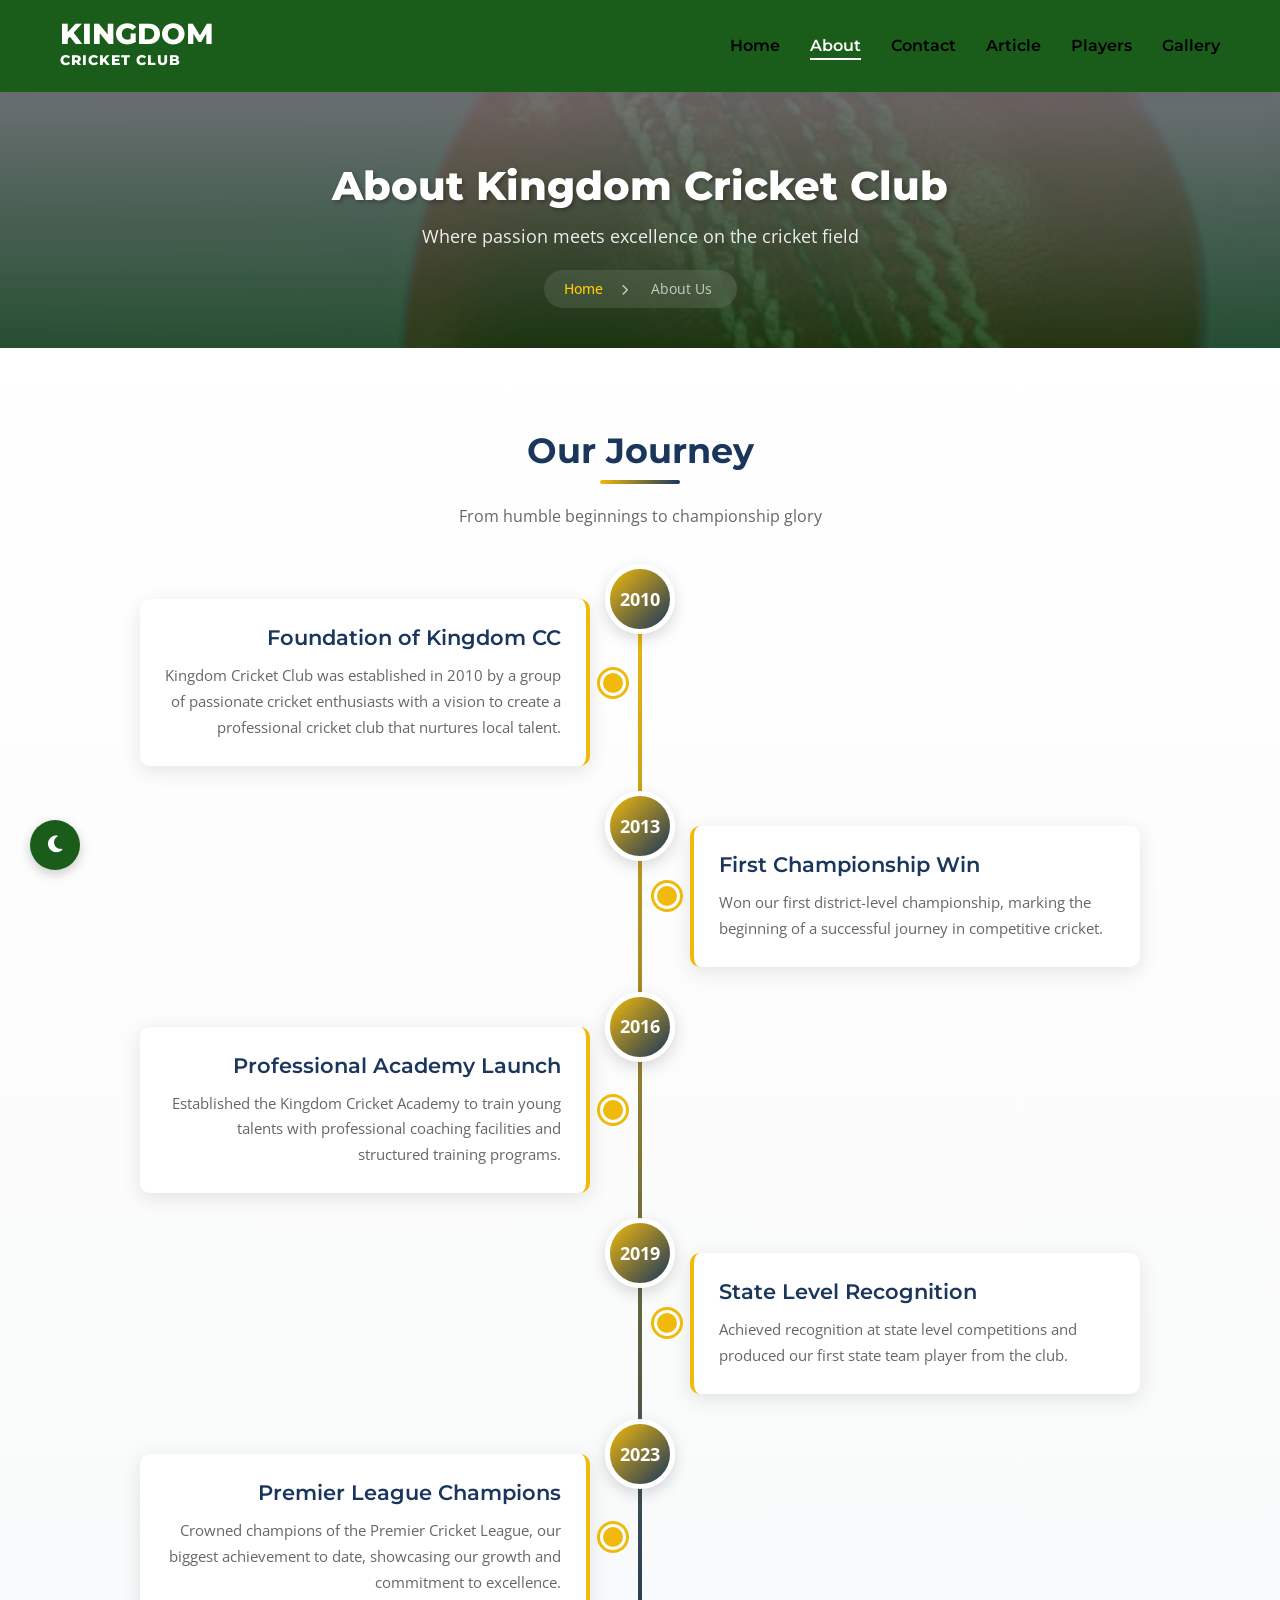
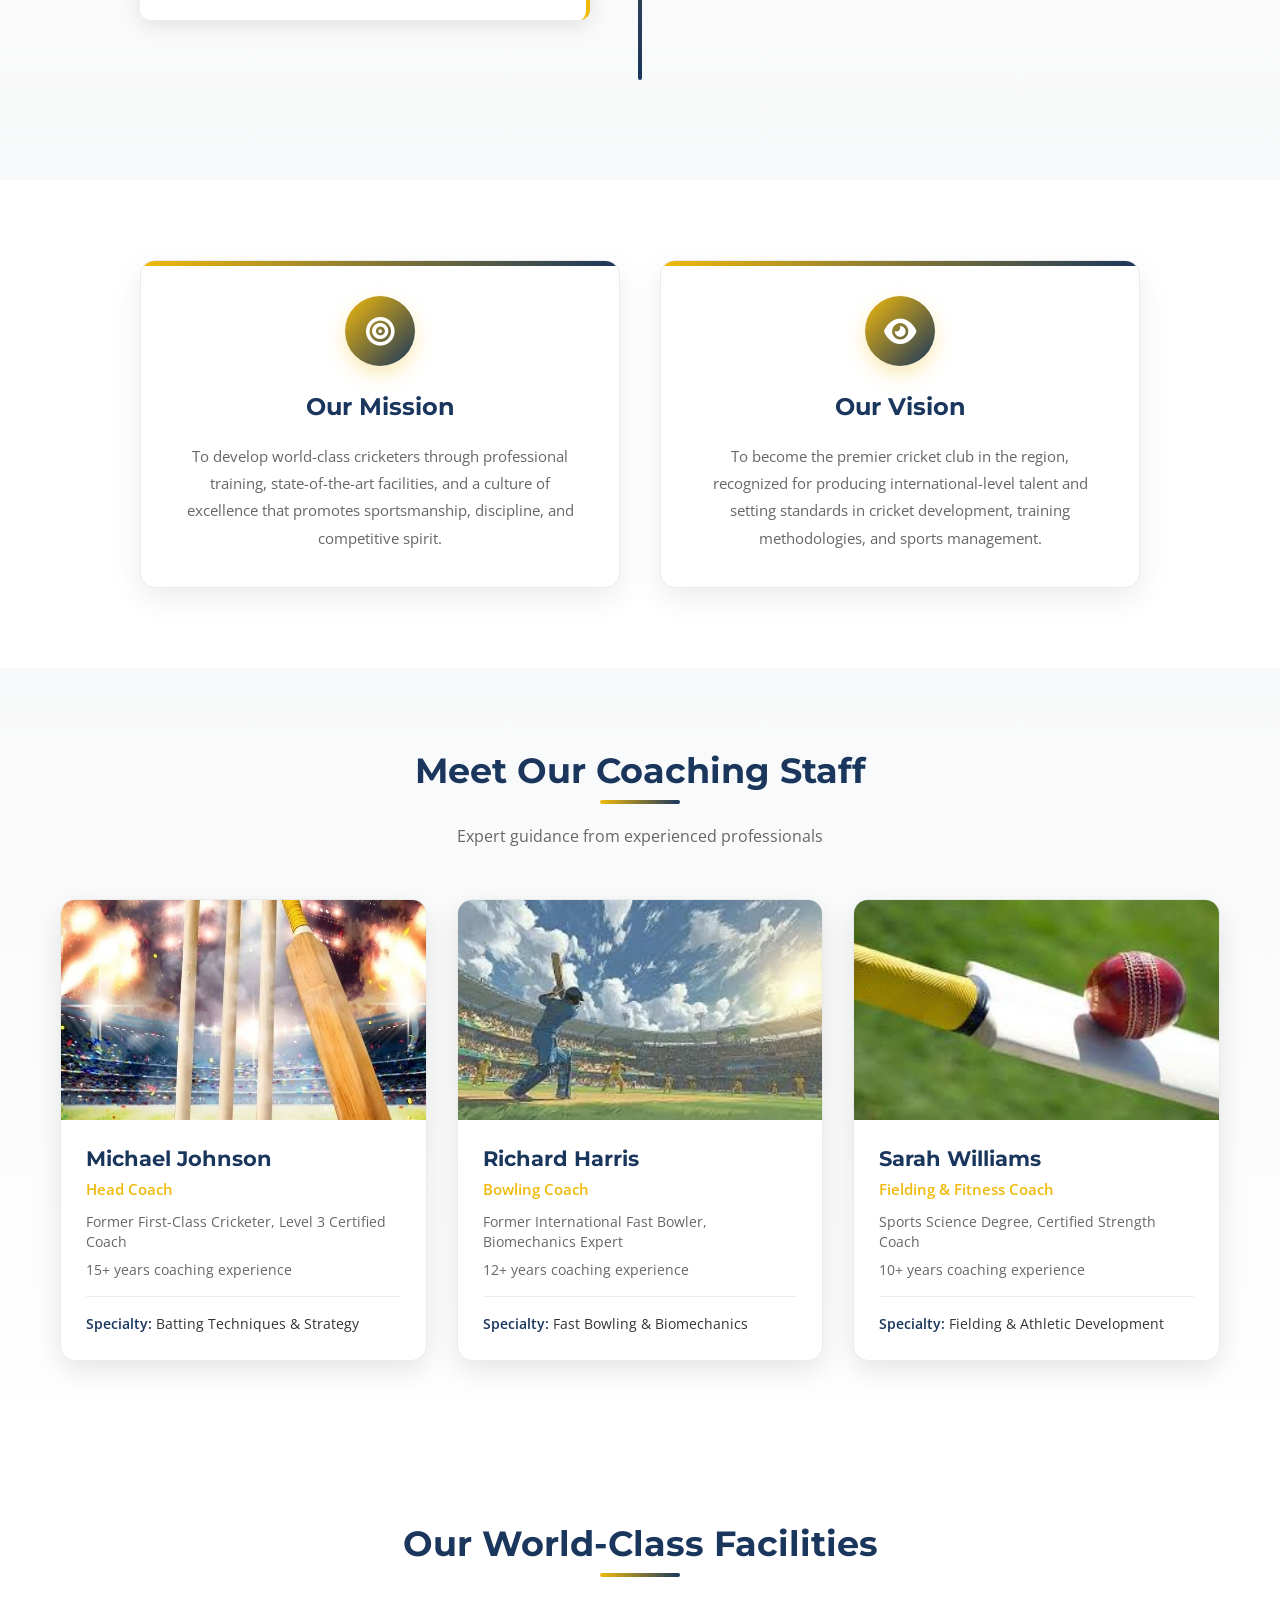
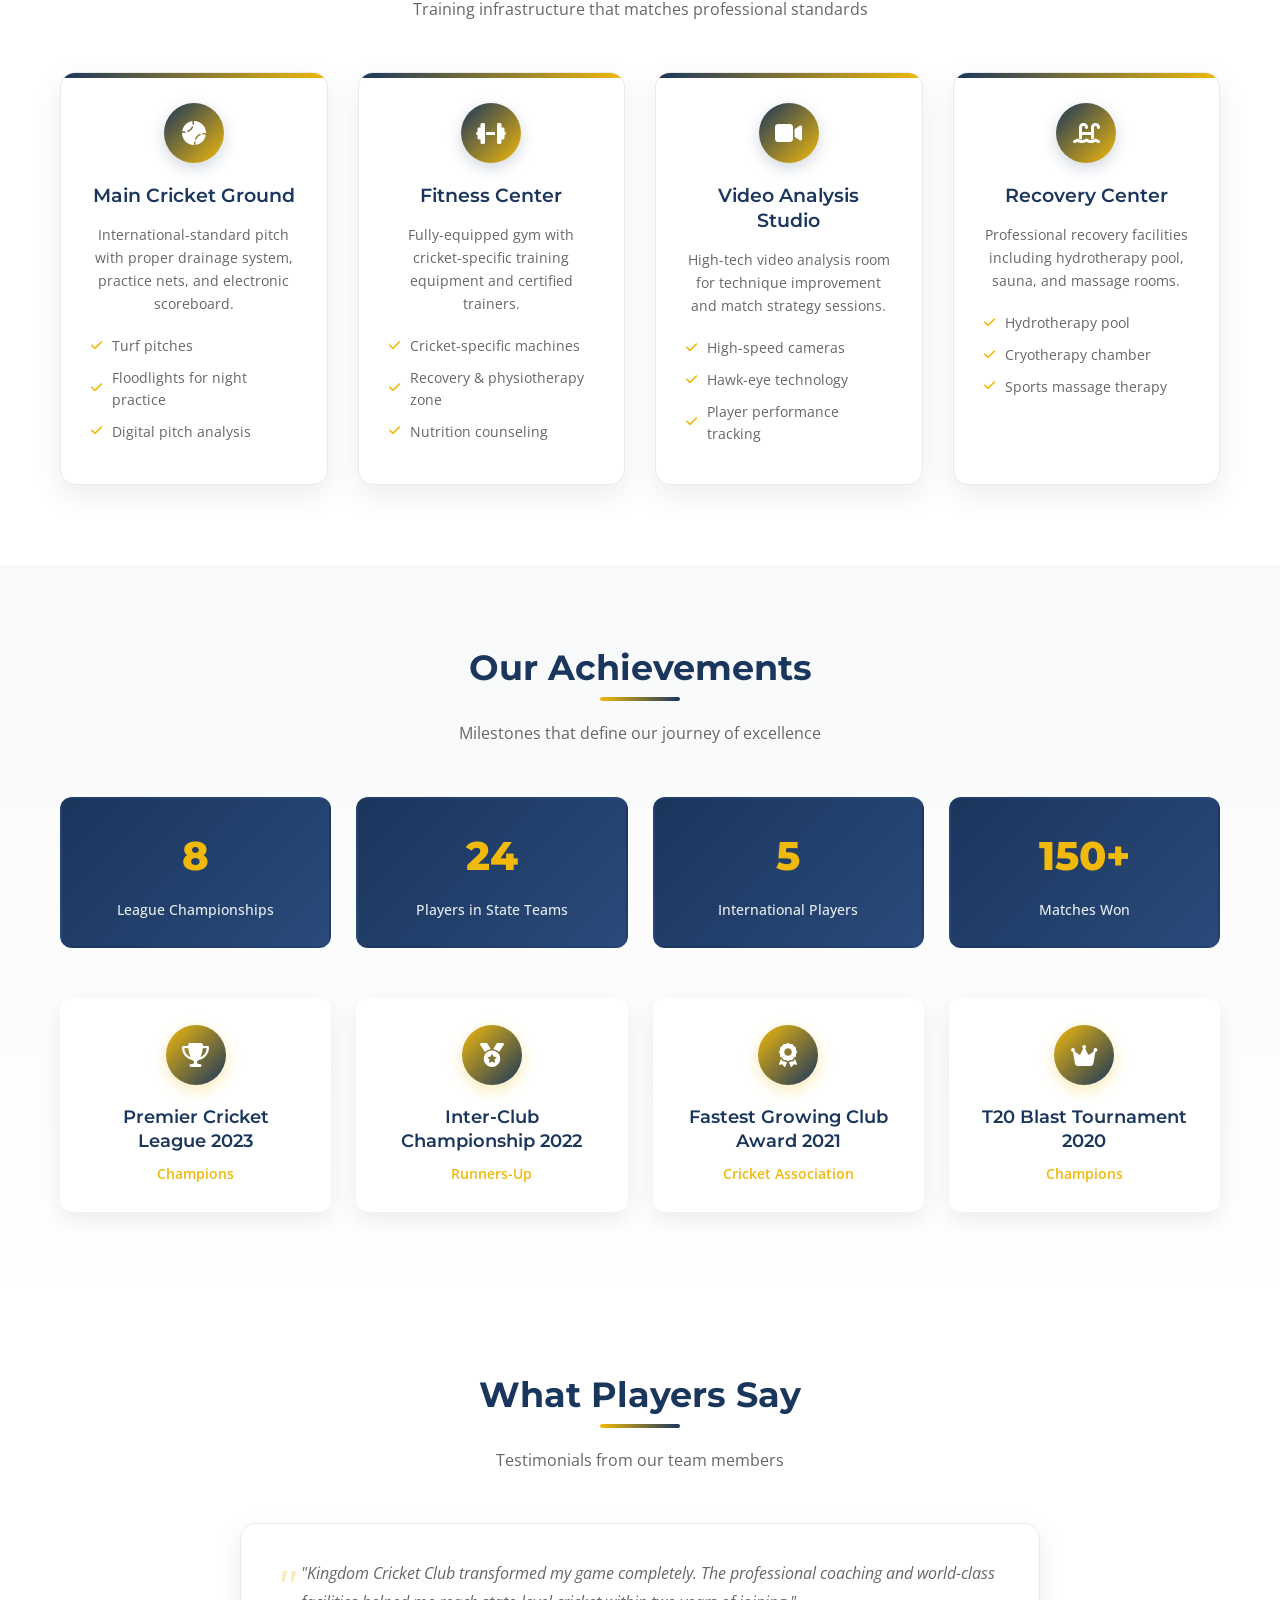
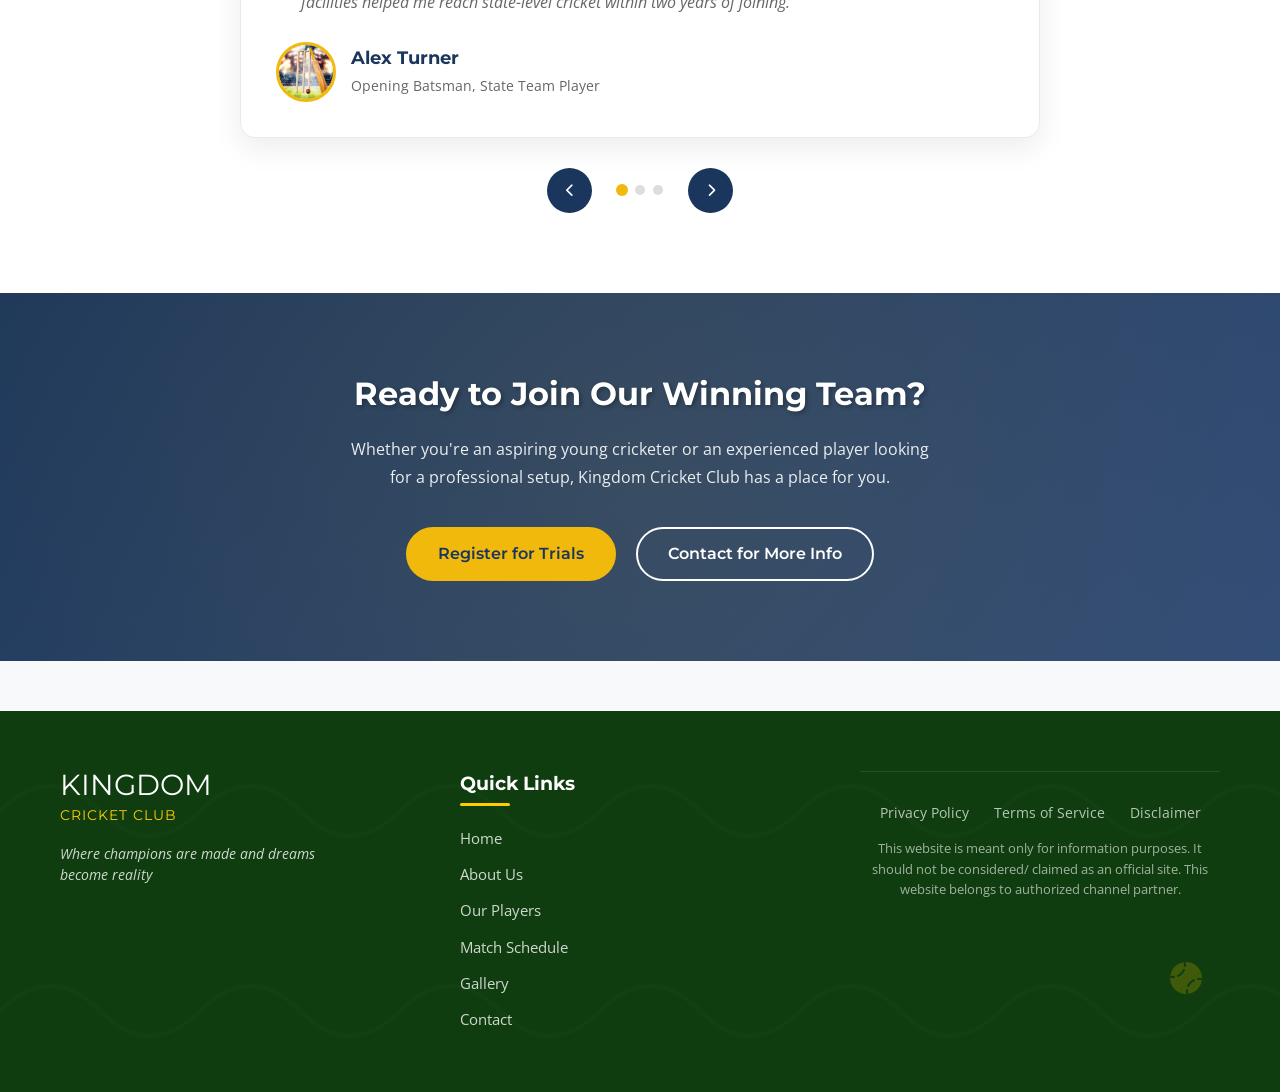
==== commit 3d279ee3: "Initial Commit" ====
--- a/about.html
+++ b/about.html
@@ -395,14 +395,46 @@
         </div>
     </section>
 
-    <!-- Footer -->
-    <footer class="club-footer">
-        <div class="club-footer-container">
-            <div class="club-footer-bottom">
-                <p class="club-copyright">This website is meant only for information purposes. It should not be considered/ claimed as an official site. This website belongs to authorized channel partner.</p>
-            </div>
-        </div>
-    </footer>
+  <!-- Footer -->
+<footer class="club-footer">
+    <div class="club-footer-container">
+        <div class="club-footer-content">
+            <!-- Logo Section -->
+            <div class="club-footer-logo">
+                <div class="club-footer-logo-text">KINGDOM</div>
+                <div class="club-footer-logo-subtext">CRICKET CLUB</div>
+                <p class="club-footer-tagline">Where champions are made and dreams become reality</p>
+            </div>
+            
+            <!-- Quick Links -->
+            <div class="club-footer-links-section">
+                <h3 class="club-footer-heading">Quick Links</h3>
+                <div class="club-footer-links">
+                    <a href="index.html" class="club-footer-link">Home</a>
+                    <a href="about.html" class="club-footer-link">About Us</a>
+                    <a href="players.html" class="club-footer-link">Our Players</a>
+                    <a href="matches.html" class="club-footer-link">Match Schedule</a>
+                    <a href="gallery.html" class="club-footer-link">Gallery</a>
+                    <a href="contact.html" class="club-footer-link">Contact</a>
+                </div>
+            </div>
+            
+        <!-- Footer Bottom -->
+        <div class="club-footer-bottom">
+            <div class="club-footer-links-bottom">
+                <a href="#" class="club-footer-bottom-link">Privacy Policy</a>
+                <a href="#" class="club-footer-bottom-link">Terms of Service</a>
+                <a href="#" class="club-footer-bottom-link">Disclaimer</a>
+            </div>
+            <p class="club-copyright">This website is meant only for information purposes. It should not be considered/ claimed as an official site. This website belongs to authorized channel partner.</p>
+        </div>
+    </div>
+    
+    <!-- Cricket Ball Animation -->
+    <div class="club-footer-cricket-ball">
+        <i class="fas fa-baseball-ball"></i>
+    </div>
+</footer>
 
     <!-- Back to Top Button -->
     <button class="club-back-to-top">
--- a/style.css
+++ b/style.css
@@ -3664,4 +3664,884 @@
 .dark-theme .club-achievement-stat {
     background: linear-gradient(135deg, #333333, #444444);
     border-color: #f0b90b;
+}
+/* ===== Contact Page Specific Styles ===== */
+
+/* About Hero Section - Modified for Contact */
+.club-about-hero {
+    background: linear-gradient(rgba(157, 159, 157, 0.9), rgba(26, 93, 26, 0.8)), 
+                url('images/12.jpg');
+    background-size: cover;
+    background-position: center;
+    color: white;
+    padding: 80px 0 40px;
+    position: relative;
+    min-height: 250px;
+    display: flex;
+    align-items: center;
+    margin-top: 80px;
+}
+
+body.dark-theme .club-about-hero {
+    background: linear-gradient(rgba(0, 0, 0, 0.8), rgba(0, 0, 0, 0.7)), 
+                url('images/12.jpg');
+}
+
+.club-hero-overlay {
+    position: absolute;
+    top: 0;
+    left: 0;
+    width: 100%;
+    height: 100%;
+    background: rgba(0, 0, 0, 0.3);
+}
+
+.club-about-hero-content {
+    position: relative;
+    z-index: 2;
+    text-align: center;
+    max-width: 800px;
+    margin: 0 auto;
+}
+
+.club-about-hero-title {
+    font-family: 'Montserrat', sans-serif;
+    font-size: 2.5rem;
+    font-weight: 800;
+    margin-bottom: 10px;
+    color: white;
+    text-shadow: 2px 2px 4px rgba(0, 0, 0, 0.3);
+}
+
+.club-about-hero-subtitle {
+    font-size: 1.1rem;
+    margin-bottom: 20px;
+    opacity: 0.9;
+    font-weight: 400;
+}
+
+.club-about-hero-breadcrumb {
+    display: inline-flex;
+    align-items: center;
+    gap: 8px;
+    font-size: 0.85rem;
+    background: rgba(255, 255, 255, 0.1);
+    padding: 8px 20px;
+    border-radius: 20px;
+    backdrop-filter: blur(10px);
+}
+
+.club-about-hero-breadcrumb a {
+    color: var(--secondary-color);
+    text-decoration: none;
+    transition: color 0.3s;
+    font-weight: 500;
+}
+
+.club-about-hero-breadcrumb a:hover {
+    color: white;
+    text-decoration: underline;
+}
+
+.club-about-hero-breadcrumb span {
+    color: rgba(255, 255, 255, 0.7);
+}
+
+.club-about-hero-breadcrumb i {
+    font-size: 0.7rem;
+    margin: 0 5px;
+}
+
+/* Contact Container */
+.contact-container {
+    max-width: 800px;
+    width: 100%;
+    margin: 50px auto;
+    background: var(--light-card);
+    border-radius: 15px;
+    overflow: hidden;
+    box-shadow: 0 15px 40px rgba(0, 0, 0, 0.2);
+    animation: fadeIn 1s ease;
+}
+
+body.dark-theme .contact-container {
+    background: var(--dark-card);
+    box-shadow: 0 15px 40px rgba(0, 0, 0, 0.4);
+}
+
+@keyframes fadeIn {
+    from { opacity: 0; transform: translateY(20px); }
+    to { opacity: 1; transform: translateY(0); }
+}
+
+/* Contact Form Section */
+.contact-form-section {
+    padding: 50px;
+    background: linear-gradient(135deg, #f8f9fa 0%, #e9ecef 100%);
+}
+
+body.dark-theme .contact-form-section {
+    background: linear-gradient(135deg, #222222 0%, #1a1a1a 100%);
+}
+
+.club-logo {
+    text-align: center;
+    margin-bottom: 30px;
+}
+
+.club-logo span {
+    font-family: 'Montserrat', sans-serif;
+    font-weight: 800;
+    display: block;
+}
+
+.main-logo {
+    font-size: 3rem;
+    color: var(--primary-color);
+    letter-spacing: 2px;
+    margin-bottom: 5px;
+}
+
+.sub-logo {
+    font-size: 1.5rem;
+    color: var(--secondary-color);
+    letter-spacing: 1px;
+    position: relative;
+    display: inline-block;
+    padding-bottom: 10px;
+}
+
+.sub-logo::after {
+    content: '';
+    position: absolute;
+    bottom: 0;
+    left: 50%;
+    transform: translateX(-50%);
+    width: 100px;
+    height: 3px;
+    background: var(--primary-color);
+    border-radius: 2px;
+}
+
+.form-header {
+    margin-bottom: 30px;
+    text-align: center;
+}
+
+.form-header h1 {
+    font-family: 'Montserrat', sans-serif;
+    font-size: 2.2rem;
+    color: var(--primary-color);
+    margin-bottom: 10px;
+    font-weight: 700;
+}
+
+.form-header p {
+    color: var(--gray-medium);
+    font-size: 1.1rem;
+    max-width: 600px;
+    margin: 0 auto;
+}
+
+body.dark-theme .form-header h1 {
+    color: white;
+}
+
+body.dark-theme .form-header p {
+    color: var(--gray-light);
+}
+
+.form-row {
+    display: flex;
+    gap: 20px;
+    margin-bottom: 20px;
+}
+
+@media (max-width: 768px) {
+    .form-row {
+        flex-direction: column;
+        gap: 0;
+    }
+}
+
+.form-group {
+    flex: 1;
+    margin-bottom: 20px;
+}
+
+.form-group label {
+    display: block;
+    margin-bottom: 8px;
+    font-weight: 600;
+    color: var(--primary-color);
+    font-size: 0.95rem;
+    font-family: 'Montserrat', sans-serif;
+}
+
+body.dark-theme .form-group label {
+    color: white;
+}
+
+.form-group .required::after {
+    content: " *";
+    color: #dc3545;
+}
+
+.form-control {
+    width: 100%;
+    padding: 14px 15px;
+    border: 2px solid #ddd;
+    border-radius: 10px;
+    font-size: 1rem;
+    transition: all 0.3s;
+    background: white;
+    font-family: 'Open Sans', sans-serif;
+    color: var(--light-text);
+}
+
+body.dark-theme .form-control {
+    background: #333;
+    border-color: #444;
+    color: var(--dark-text);
+}
+
+.form-control:focus {
+    border-color: var(--primary-color);
+    outline: none;
+    box-shadow: 0 0 0 3px rgba(26, 93, 26, 0.1);
+}
+
+.textarea {
+    min-height: 150px;
+    resize: vertical;
+}
+
+/* CAPTCHA Section */
+.captcha-container {
+    background: linear-gradient(135deg, var(--primary-color) 0%, var(--primary-dark) 100%);
+    padding: 25px;
+    border-radius: 10px;
+    margin: 25px 0;
+    color: white;
+}
+
+.captcha-header {
+    display: flex;
+    justify-content: space-between;
+    align-items: center;
+    margin-bottom: 15px;
+}
+
+.captcha-header h3 {
+    font-size: 1.1rem;
+    font-weight: 600;
+    font-family: 'Montserrat', sans-serif;
+}
+
+.captcha-header span {
+    font-size: 0.9rem;
+    opacity: 0.9;
+}
+
+.captcha-code {
+    background: white;
+    color: var(--primary-color);
+    padding: 20px;
+    border-radius: 8px;
+    text-align: center;
+    margin-bottom: 20px;
+    font-family: 'Courier New', monospace;
+    font-size: 2.2rem;
+    font-weight: bold;
+    letter-spacing: 8px;
+    user-select: none;
+    position: relative;
+    overflow: hidden;
+    text-shadow: 2px 2px 4px rgba(0,0,0,0.1);
+}
+
+.captcha-code::before {
+    content: "";
+    position: absolute;
+    top: 0;
+    left: 0;
+    right: 0;
+    bottom: 0;
+    background: linear-gradient(45deg, transparent 30%, rgba(255,255,255,0.4) 50%, transparent 70%);
+    animation: shimmer 3s infinite;
+}
+
+@keyframes shimmer {
+    0% { transform: translateX(-100%); }
+    100% { transform: translateX(100%); }
+}
+
+.captcha-input-group {
+    display: flex;
+    gap: 10px;
+}
+
+@media (max-width: 576px) {
+    .captcha-input-group {
+        flex-direction: column;
+    }
+}
+
+.captcha-input {
+    flex: 1;
+    padding: 14px;
+    border: 2px solid #ddd;
+    border-radius: 8px;
+    font-size: 1.2rem;
+    text-align: center;
+    letter-spacing: 5px;
+    font-family: 'Courier New', monospace;
+    text-transform: uppercase;
+    color: var(--light-text);
+}
+
+body.dark-theme .captcha-input {
+    background: #333;
+    border-color: #444;
+    color: white;
+}
+
+.captcha-input:focus {
+    border-color: var(--secondary-color);
+    outline: none;
+    box-shadow: 0 0 0 3px rgba(255, 204, 0, 0.1);
+}
+
+.refresh-btn {
+    background: var(--secondary-color);
+    color: var(--dark-text);
+    border: none;
+    border-radius: 8px;
+    padding: 0 20px;
+    cursor: pointer;
+    transition: all 0.3s;
+    display: flex;
+    align-items: center;
+    gap: 8px;
+    font-weight: 600;
+    font-family: 'Montserrat', sans-serif;
+}
+
+.refresh-btn:hover {
+    background: var(--secondary-dark);
+    transform: scale(1.05);
+}
+
+.refresh-btn:active {
+    transform: scale(0.95);
+}
+
+/* Error Messages */
+.error-message {
+    color: #dc3545;
+    font-size: 0.9rem;
+    margin-top: 5px;
+    display: none;
+    animation: shake 0.5s;
+}
+
+@keyframes shake {
+    0%, 100% { transform: translateX(0); }
+    25% { transform: translateX(-5px); }
+    75% { transform: translateX(5px); }
+}
+
+.error-message.show {
+    display: block;
+}
+
+/* Submit Button */
+.submit-btn {
+    width: 100%;
+    padding: 18px;
+    background: linear-gradient(135deg, var(--primary-color) 0%, var(--primary-dark) 100%);
+    color: white;
+    border: none;
+    border-radius: 10px;
+    font-size: 1.2rem;
+    font-weight: 600;
+    cursor: pointer;
+    transition: all 0.3s;
+    display: flex;
+    justify-content: center;
+    align-items: center;
+    gap: 10px;
+    margin-top: 20px;
+    font-family: 'Montserrat', sans-serif;
+    text-transform: uppercase;
+    letter-spacing: 1px;
+}
+
+.submit-btn:hover {
+    transform: translateY(-3px);
+    box-shadow: 0 10px 20px rgba(26, 93, 26, 0.3);
+    background: linear-gradient(135deg, var(--primary-dark) 0%, var(--primary-color) 100%);
+}
+
+.submit-btn:disabled {
+    opacity: 0.6;
+    cursor: not-allowed;
+    transform: none;
+    box-shadow: none;
+}
+
+.success-message {
+    background: linear-gradient(135deg, #28a745 0%, #1e7e34 100%);
+    color: white;
+    padding: 25px;
+    border-radius: 10px;
+    margin-top: 20px;
+    text-align: center;
+    display: none;
+    animation: slideIn 0.5s;
+}
+
+@keyframes slideIn {
+    from { opacity: 0; transform: translateY(-20px); }
+    to { opacity: 1; transform: translateY(0); }
+}
+
+.success-message.show {
+    display: block;
+}
+
+.success-message i {
+    font-size: 3rem;
+    margin-bottom: 15px;
+    display: block;
+}
+
+.success-message h3 {
+    font-family: 'Montserrat', sans-serif;
+    font-size: 1.5rem;
+    margin-bottom: 10px;
+    font-weight: 600;
+}
+
+.success-message p {
+    font-size: 1rem;
+    opacity: 0.9;
+}
+
+/* Loading Spinner */
+@keyframes spin {
+    0% { transform: rotate(0deg); }
+    100% { transform: rotate(360deg); }
+}
+
+.fa-spinner {
+    animation: spin 1s linear infinite;
+}
+
+/* Responsive Design for Contact Page */
+@media (max-width: 768px) {
+    .club-about-hero-title {
+        font-size: 2rem;
+    }
+    
+    .club-about-hero-subtitle {
+        font-size: 1rem;
+    }
+    
+    .contact-container {
+        max-width: 90%;
+        margin: 40px auto;
+    }
+    
+    .contact-form-section {
+        padding: 30px;
+    }
+    
+    .main-logo {
+        font-size: 2.5rem;
+    }
+    
+    .sub-logo {
+        font-size: 1.2rem;
+    }
+    
+    .form-header h1 {
+        font-size: 1.8rem;
+    }
+}
+
+@media (max-width: 576px) {
+    .club-about-hero {
+        min-height: 200px;
+        padding: 60px 0 30px;
+    }
+    
+    .club-about-hero-title {
+        font-size: 1.8rem;
+    }
+    
+    .contact-form-section {
+        padding: 20px;
+    }
+    
+    .captcha-code {
+        font-size: 1.8rem;
+        letter-spacing: 5px;
+        padding: 15px;
+    }
+    
+    .submit-btn {
+        padding: 15px;
+        font-size: 1.1rem;
+    }
+}
+/* ===== Contact Page Specific Styles ===== */
+
+/* ... (your existing contact page styles remain the same) ... */
+
+/* ===== Footer Styles ===== */
+.club-footer {
+    background-color: var(--primary-dark);
+    color: white;
+    padding: 60px 0 20px;
+    margin-top: 50px; /* Add space between form and footer */
+    width: 100%;
+    position: relative;
+    overflow: hidden;
+}
+
+body.dark-theme .club-footer {
+    background-color: #0a0a0a;
+}
+
+.club-footer::before {
+    content: '';
+    position: absolute;
+    top: 0;
+    left: 0;
+    width: 100%;
+    height: 100%;
+    background-image: url('data:image/svg+xml;utf8,<svg xmlns="http://www.w3.org/2000/svg" width="100" height="100" viewBox="0 0 100 100"><path d="M0,50 Q25,25 50,50 T100,50" fill="none" stroke="rgba(255,255,255,0.05)" stroke-width="2"/></svg>');
+    background-size: 200px;
+    opacity: 0.3;
+    pointer-events: none;
+}
+
+.club-footer-container {
+    max-width: 1200px;
+    margin: 0 auto;
+    padding: 0 20px;
+    position: relative;
+    z-index: 2;
+}
+
+/* Remove any margins/padding that might be pushing footer */
+html, body {
+    margin: 0;
+    padding: 0;
+    width: 100%;
+    overflow-x: hidden;
+}
+
+/* Ensure footer is full width and separate from form */
+.contact-container {
+    max-width: 800px;
+    width: 100%;
+    margin: 50px auto; /* Only center form, footer stays full width */
+    background: var(--light-card);
+    border-radius: 15px;
+    overflow: hidden;
+    box-shadow: 0 15px 40px rgba(0, 0, 0, 0.2);
+    animation: fadeIn 1s ease;
+}
+
+body.dark-theme .contact-container {
+    background: var(--dark-card);
+    box-shadow: 0 15px 40px rgba(0, 0, 0, 0.4);
+}
+
+/* Footer Content */
+.club-footer-content {
+    display: grid;
+    grid-template-columns: repeat(auto-fit, minmax(250px, 1fr));
+    gap: 40px;
+    margin-bottom: 40px;
+}
+
+/* Logo Section */
+.club-footer-logo {
+    display: flex;
+    flex-direction: column;
+    align-items: flex-start;
+}
+
+.club-footer-logo-text {
+    font-family: 'Montserrat', sans-serif;
+    font-size: 1.8rem;
+    color: white;
+    line-height: 1;
+    margin-bottom: 5px;
+}
+
+.club-footer-logo-subtext {
+    font-family: 'Montserrat', sans-serif;
+    font-size: 0.9rem;
+    color: var(--secondary-color);
+    letter-spacing: 1px;
+}
+
+.club-footer-tagline {
+    margin-top: 15px;
+    font-style: italic;
+    opacity: 0.8;
+    font-size: 0.9rem;
+    line-height: 1.5;
+    max-width: 300px;
+}
+
+/* Footer Links Sections */
+.club-footer-heading {
+    font-family: 'Montserrat', sans-serif;
+    font-size: 1.2rem;
+    margin-bottom: 20px;
+    position: relative;
+    padding-bottom: 10px;
+    color: white;
+}
+
+.club-footer-heading::after {
+    content: '';
+    position: absolute;
+    bottom: 0;
+    left: 0;
+    width: 50px;
+    height: 3px;
+    background-color: var(--secondary-color);
+    border-radius: 2px;
+}
+
+/* Quick Links */
+.club-footer-links {
+    display: flex;
+    flex-direction: column;
+    gap: 12px;
+}
+
+.club-footer-link {
+    color: rgba(255, 255, 255, 0.8);
+    transition: all var(--transition-speed);
+    font-size: 0.95rem;
+    position: relative;
+    padding-left: 0;
+    display: inline-block;
+    text-decoration: none;
+}
+
+.club-footer-link:hover {
+    color: white;
+    padding-left: 10px;
+}
+
+.club-footer-link::before {
+    content: '→';
+    position: absolute;
+    left: -15px;
+    opacity: 0;
+    transition: all var(--transition-speed);
+    color: var(--secondary-color);
+}
+
+.club-footer-link:hover::before {
+    left: -5px;
+    opacity: 1;
+}
+
+/* Contact Info */
+.club-footer-contact {
+    display: flex;
+    flex-direction: column;
+    gap: 15px;
+}
+
+.club-footer-contact-item {
+    display: flex;
+    align-items: flex-start;
+    gap: 12px;
+}
+
+.club-footer-contact-icon {
+    color: var(--secondary-color);
+    font-size: 1.1rem;
+    width: 20px;
+    text-align: center;
+    margin-top: 3px;
+    flex-shrink: 0;
+}
+
+.club-footer-contact-detail {
+    color: rgba(255, 255, 255, 0.8);
+    font-size: 0.9rem;
+    line-height: 1.5;
+}
+
+/* Social Media */
+.club-footer-social-links {
+    display: flex;
+    gap: 15px;
+    margin-top: 10px;
+}
+
+.club-footer-social-link {
+    width: 40px;
+    height: 40px;
+    background-color: rgba(255, 255, 255, 0.1);
+    border-radius: 50%;
+    display: flex;
+    align-items: center;
+    justify-content: center;
+    color: white;
+    font-size: 1.1rem;
+    transition: all var(--transition-speed);
+    text-decoration: none;
+}
+
+.club-footer-social-link:hover {
+    background-color: var(--secondary-color);
+    color: var(--primary-dark);
+    transform: translateY(-3px);
+}
+
+/* Footer Bottom */
+.club-footer-bottom {
+    text-align: center;
+    padding-top: 30px;
+    border-top: 1px solid rgba(255, 255, 255, 0.1);
+}
+
+.club-footer-links-bottom {
+    display: flex;
+    justify-content: center;
+    gap: 25px;
+    margin-bottom: 15px;
+    flex-wrap: wrap;
+}
+
+.club-footer-bottom-link {
+    color: rgba(255, 255, 255, 0.7);
+    font-size: 0.85rem;
+    transition: color var(--transition-speed);
+    text-decoration: none;
+}
+
+.club-footer-bottom-link:hover {
+    color: white;
+    text-decoration: underline;
+}
+
+.club-copyright {
+    font-size: 0.8rem;
+    opacity: 0.6;
+    line-height: 1.6;
+    max-width: 800px;
+    margin: 0 auto;
+}
+
+/* Cricket Ball Animation */
+.club-footer-cricket-ball {
+    position: absolute;
+    bottom: 30px;
+    right: 30px;
+    width: 40px;
+    height: 40px;
+    animation: bounce 3s infinite ease-in-out;
+    opacity: 0.2;
+    z-index: 1;
+}
+
+@keyframes bounce {
+    0%, 100% {
+        transform: translateY(0) rotate(0deg);
+    }
+    50% {
+        transform: translateY(-15px) rotate(180deg);
+    }
+}
+
+.club-footer-cricket-ball i {
+    font-size: 2rem;
+    color: var(--secondary-color);
+}
+
+/* Responsive Footer */
+@media (max-width: 992px) {
+    .club-footer-content {
+        grid-template-columns: repeat(2, 1fr);
+        gap: 30px;
+    }
+    
+    .club-footer-logo {
+        grid-column: span 2;
+        text-align: center;
+        align-items: center;
+    }
+    
+    .club-footer-tagline {
+        max-width: 400px;
+        text-align: center;
+    }
+}
+
+@media (max-width: 768px) {
+    .club-footer {
+        padding: 50px 0 20px;
+        margin-top: 40px;
+    }
+    
+    .club-footer-content {
+        grid-template-columns: 1fr;
+        gap: 30px;
+    }
+    
+    .club-footer-logo {
+        grid-column: span 1;
+    }
+    
+    .club-footer-links-bottom {
+        gap: 20px;
+    }
+    
+    .club-footer-cricket-ball {
+        display: none;
+    }
+}
+
+@media (max-width: 576px) {
+    .club-footer-logo-text {
+        font-size: 1.5rem;
+    }
+    
+    .club-footer-logo-subtext {
+        font-size: 0.8rem;
+    }
+    
+    .club-footer-heading {
+        font-size: 1.1rem;
+        margin-bottom: 15px;
+    }
+    
+    .club-footer-links-bottom {
+        flex-direction: column;
+        gap: 10px;
+        align-items: center;
+    }
+    
+    .club-copyright {
+        font-size: 0.75rem;
+        padding: 0 10px;
+    }
+    
+    .contact-container {
+        margin: 40px auto;
+        width: 95%;
+    }
 }
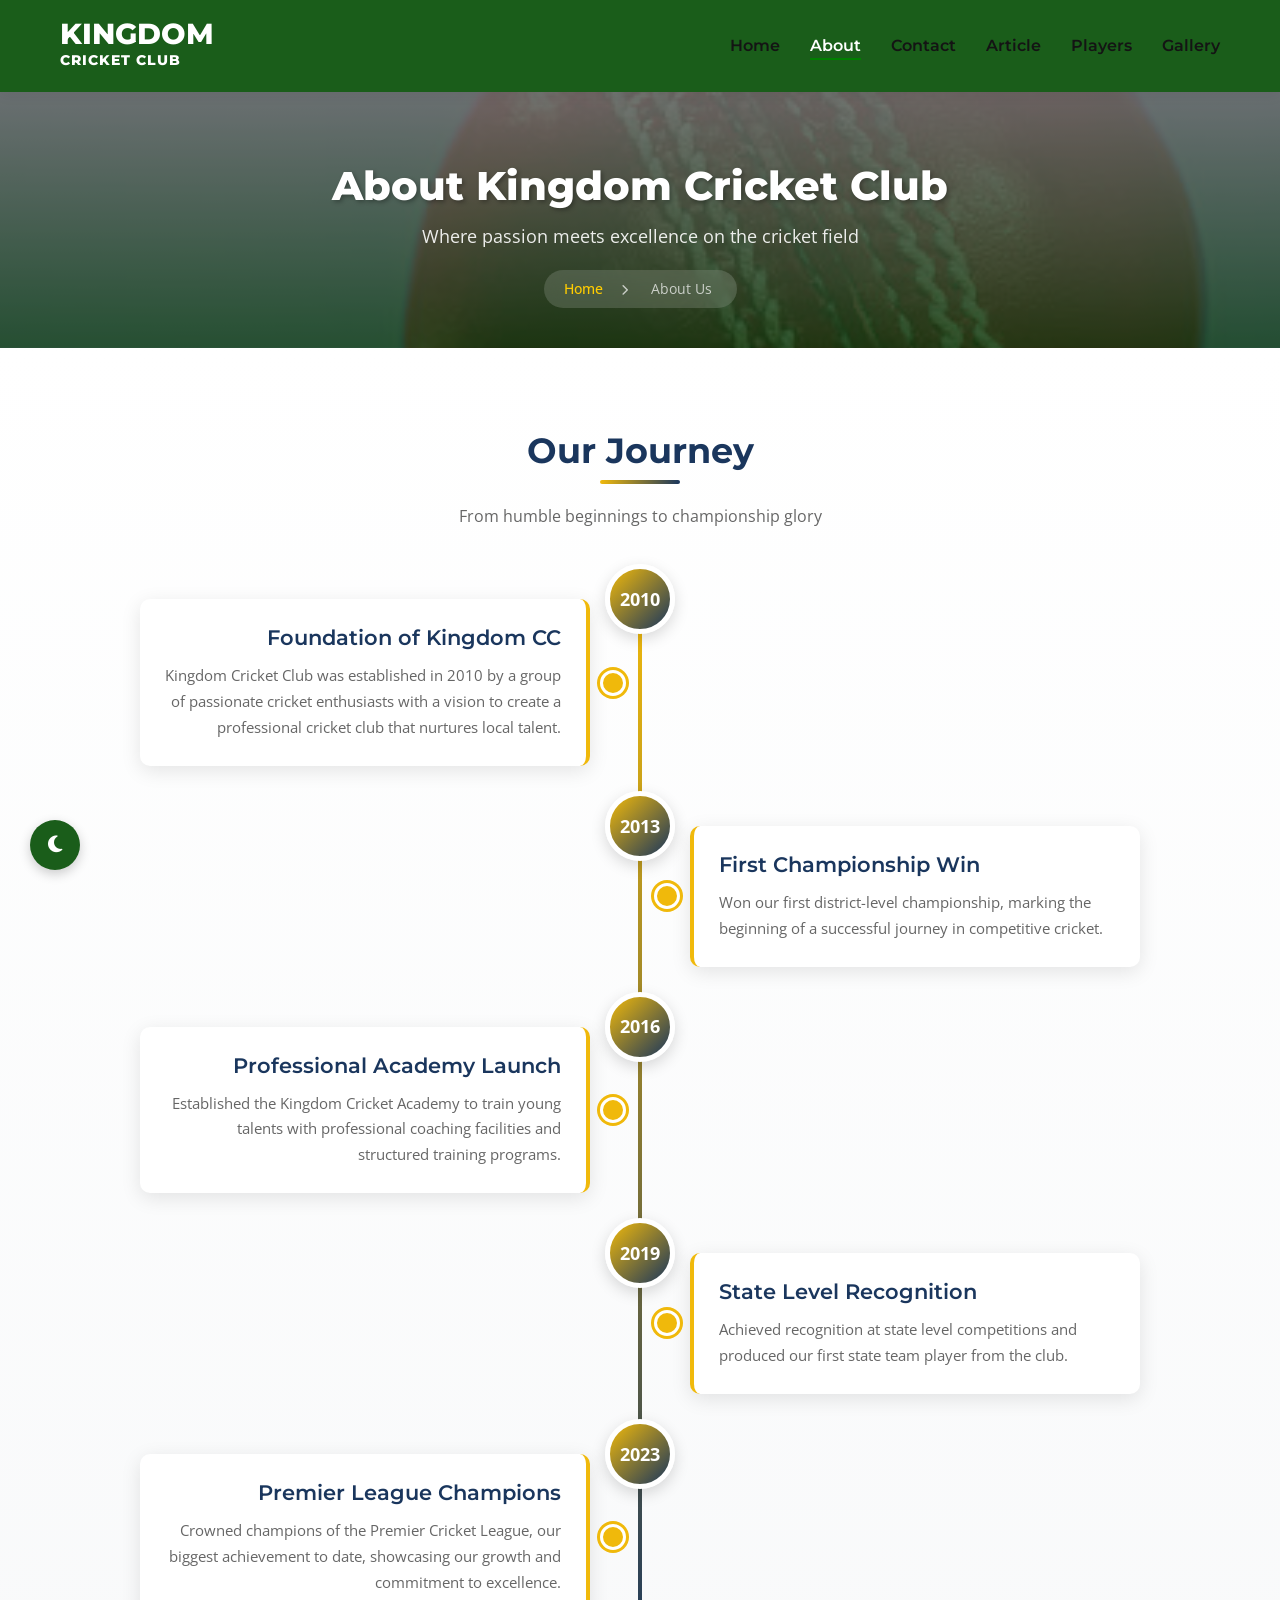
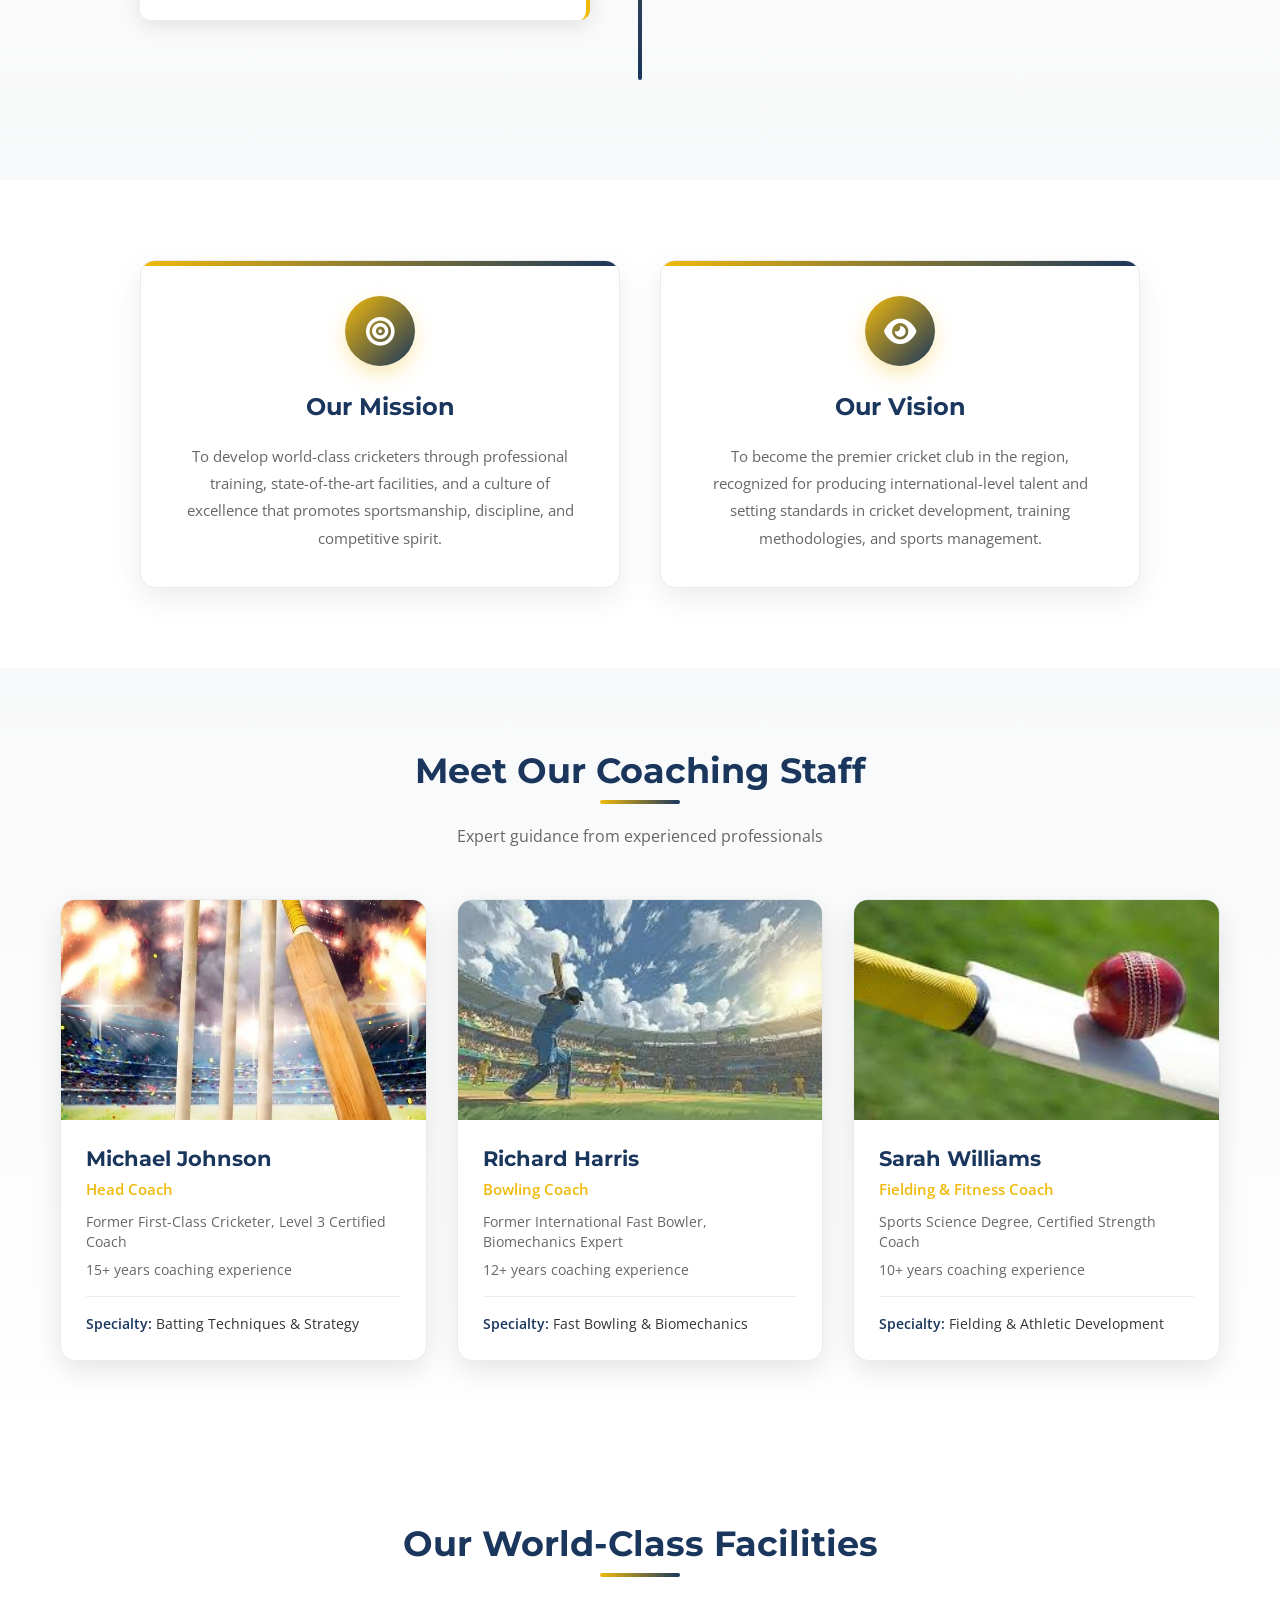
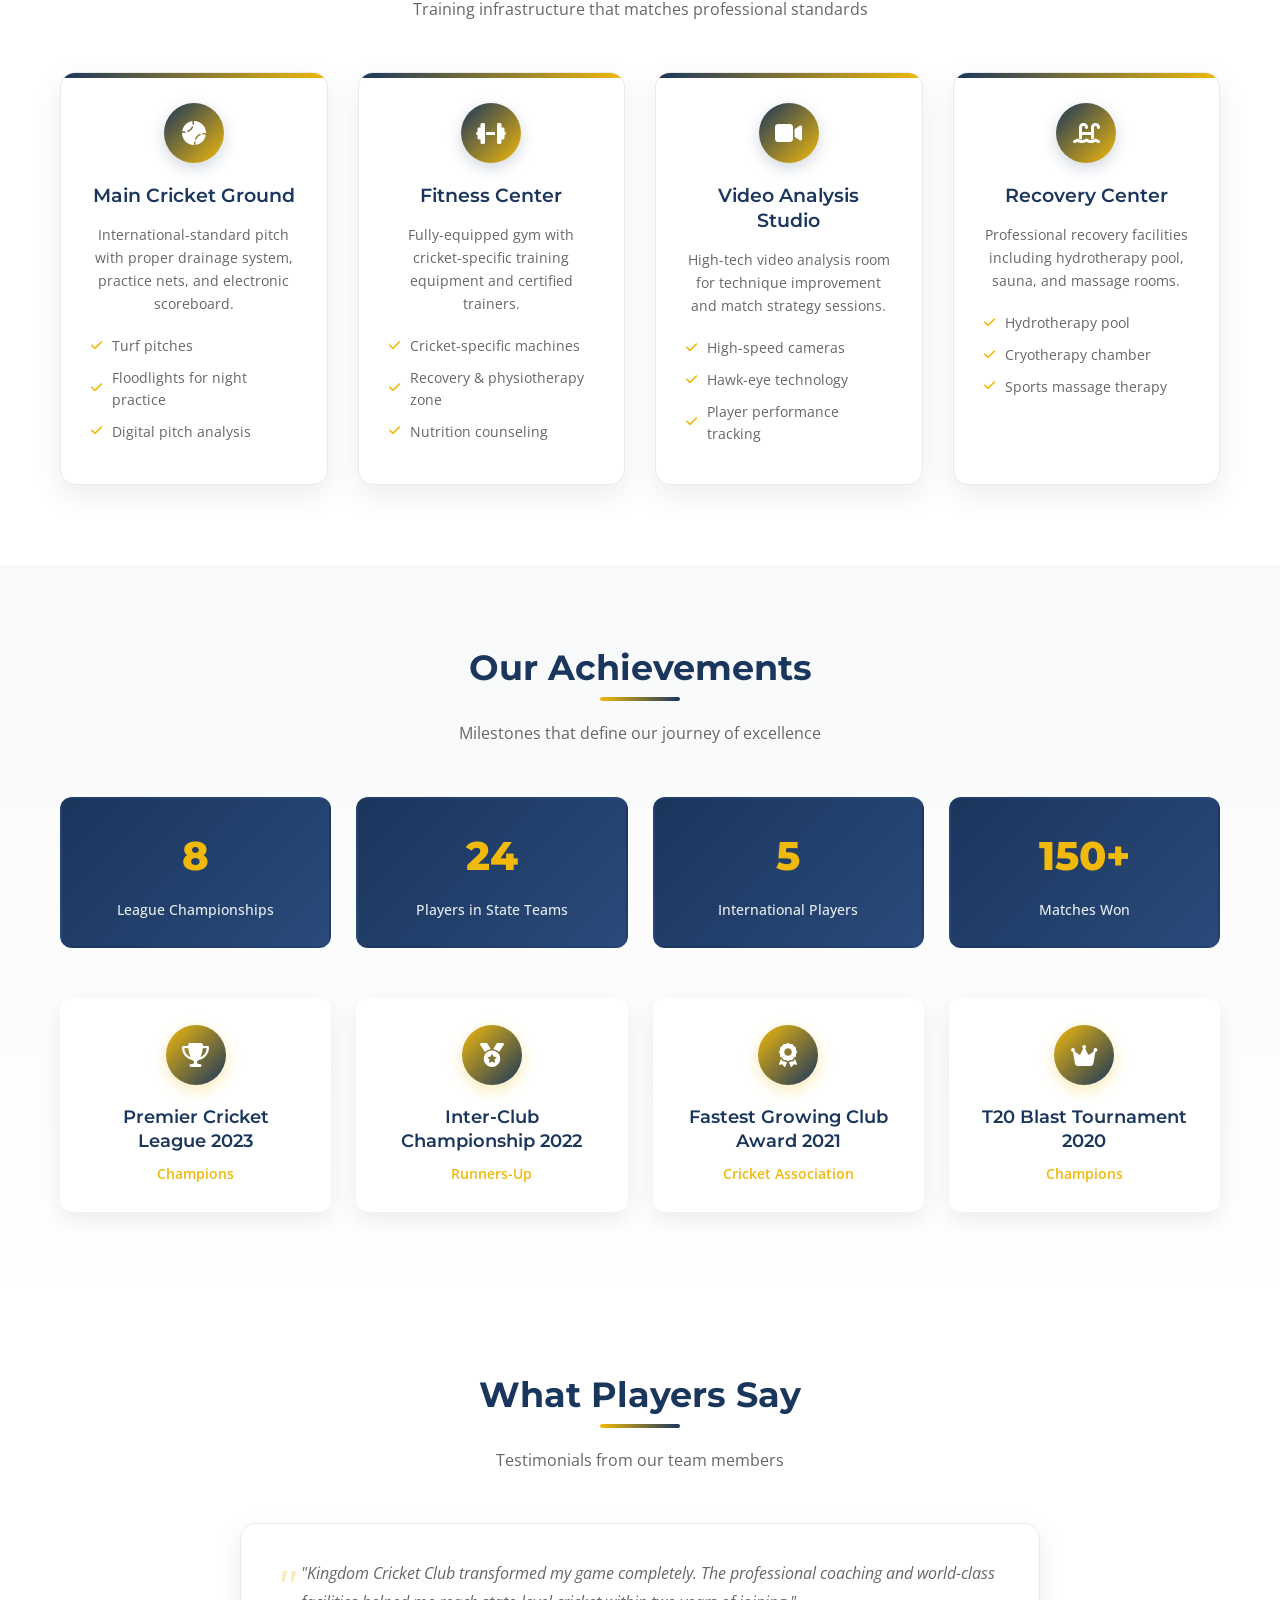
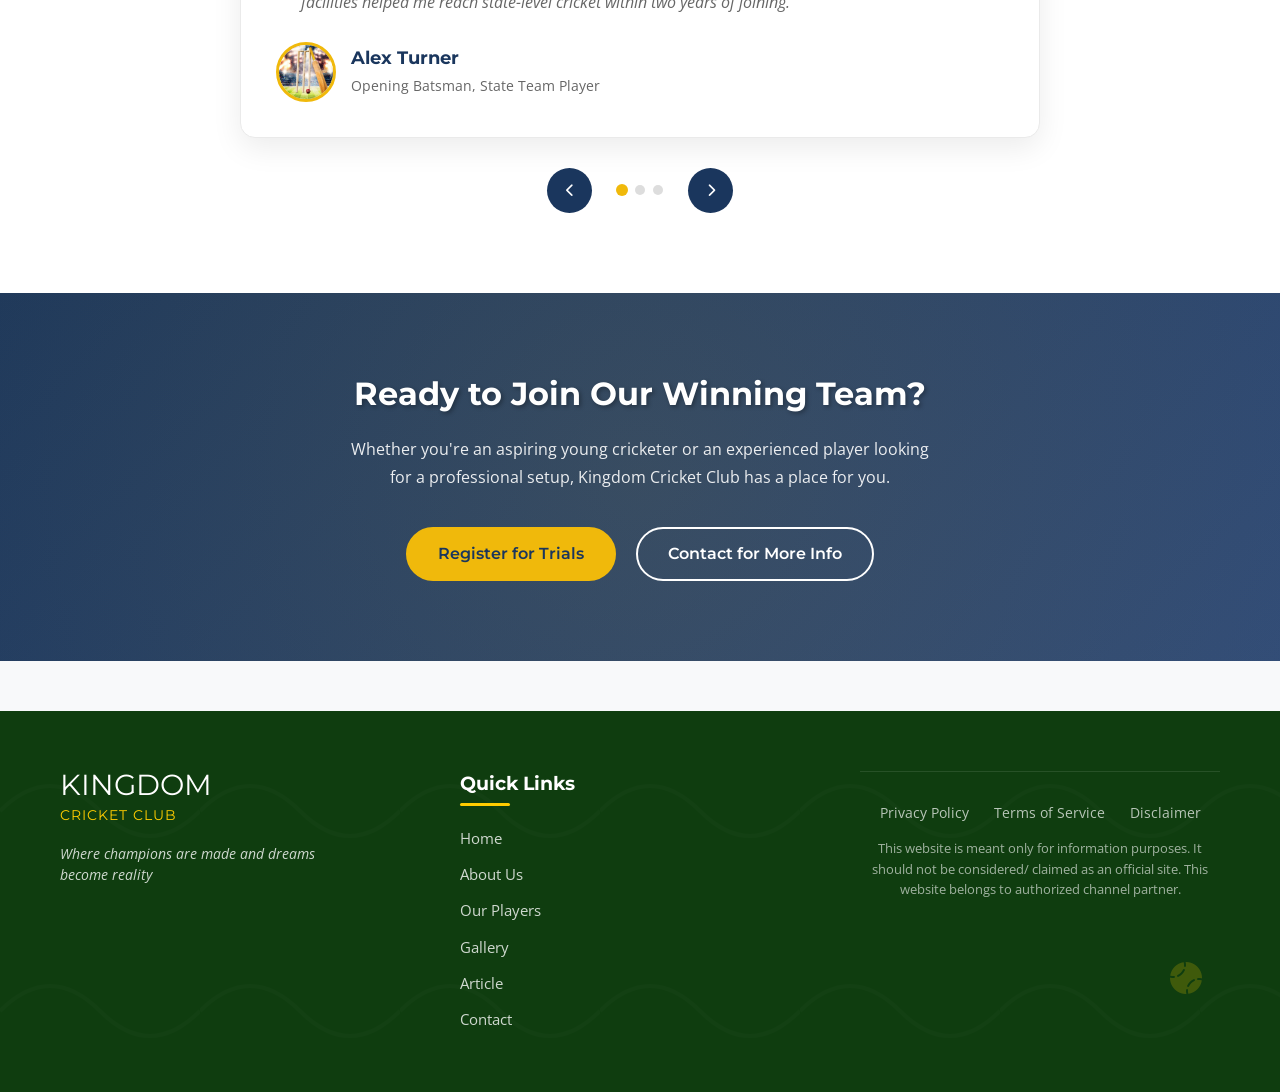
==== commit 99a673cb: "Initial Commit" ====
--- a/about.html
+++ b/about.html
@@ -413,8 +413,8 @@
                     <a href="index.html" class="club-footer-link">Home</a>
                     <a href="about.html" class="club-footer-link">About Us</a>
                     <a href="players.html" class="club-footer-link">Our Players</a>
-                    <a href="matches.html" class="club-footer-link">Match Schedule</a>
                     <a href="gallery.html" class="club-footer-link">Gallery</a>
+                    <a href="articles.html" class="club-footer-link">Article</a>    
                     <a href="contact.html" class="club-footer-link">Contact</a>
                 </div>
             </div>
--- a/style.css
+++ b/style.css
@@ -226,6 +226,7 @@
     font-size: 1rem;
     position: relative;
     padding: 5px 0;
+    color: rgb(20, 20, 20);
 }
 
 .club-nav-link::after {
@@ -235,7 +236,7 @@
     left: 0;
     width: 0;
     height: 2px;
-    background-color: white;
+    background-color: green;
     transition: width var(--transition-speed);
 }
 
@@ -254,13 +255,13 @@
     flex-direction: column;
     cursor: pointer;
     margin-left: 20px;
-    color: wheat;
+    color: rgb(14, 14, 13);
 }
 
 .club-hamburger-bar {
     width: 25px;
     height: 3px;
-    background-color: white;
+    background-color: rgb(254, 252, 252);
     margin: 3px 0;
     border-radius: 3px;
     transition: all var(--transition-speed);
@@ -297,7 +298,7 @@
 }
 
 .club-slide:nth-child(1) {
-    background-image: linear-gradient(rgba(0, 0, 0, 0.7), rgba(0, 0, 0, 0.7)), url('images/15.jfif');
+    background-image: linear-gradient(rgba(0, 0, 0, 0.7), rgba(0, 0, 0, 0.7)), url('images/14.jfif');
 }
 
 .club-slide:nth-child(2) {
@@ -305,7 +306,7 @@
 }
 
 .club-slide:nth-child(3) {
-    background-image: linear-gradient(rgba(0, 0, 0, 0.7), rgba(0, 0, 0, 0.7)), url('images/10.jfif');
+    background-image: linear-gradient(rgba(0, 0, 0, 0.7), rgba(0, 0, 0, 0.7)), url('images/8.jfif');
 }
 
 .club-slide-active {
@@ -4544,4 +4545,3247 @@
         margin: 40px auto;
         width: 95%;
     }
+}
+     /* Players Page Exclusive Styles */
+        
+        /* Font Awesome CDN for icons */
+        @import url('https://cdnjs.cloudflare.com/ajax/libs/font-awesome/6.4.0/css/all.min.css');
+        
+        /* 1. Players Hero Section - Fixed 200px height */
+        .players-hero-section {
+            background: linear-gradient(rgba(36, 37, 36, 0.95), rgba(26, 93, 26, 0.9)), 
+                        url('images/12.jpg');
+            background-size: cover;
+            background-position: center;
+            color: white;
+            padding: 0;
+            position: relative;
+            margin-top: 80px;
+            height: 250px; /* Fixed 200px height */
+            display: flex;
+            align-items: center;
+            overflow: hidden;
+        }
+
+        body.dark-theme .players-hero-section {
+            background: linear-gradient(rgba(0, 0, 0, 0.9), rgba(0, 0, 0, 0.85)), 
+                        url('images/12.jpg');
+        }
+
+        .players-hero-content {
+            position: relative;
+            z-index: 2;
+            text-align: center;
+            max-width: 900px;
+            margin: 0 auto;
+            padding: 0 20px;
+            width: 100%;
+        }
+
+        .players-hero-title {
+            font-family: 'Montserrat', sans-serif;
+            font-size: 2.5rem;
+            font-weight: 900;
+            margin-bottom: 15px;
+            color: white;
+            text-shadow: 2px 2px 8px rgba(0, 0, 0, 0.4);
+            letter-spacing: 1px;
+        }
+
+        .players-hero-subtitle {
+            font-size: 1.1rem;
+            margin-bottom: 25px;
+            opacity: 0.95;
+            font-weight: 400;
+            max-width: 700px;
+            margin-left: auto;
+            margin-right: auto;
+            line-height: 1.5;
+        }
+
+        .club-about-hero-breadcrumb {
+            display: inline-flex;
+            align-items: center;
+            gap: 8px;
+            font-size: 0.85rem;
+            background: rgba(255, 255, 255, 0.15);
+            padding: 8px 20px;
+            border-radius: 20px;
+            backdrop-filter: blur(10px);
+        }
+
+        .club-about-hero-breadcrumb a {
+            color: var(--secondary-color);
+            text-decoration: none;
+            transition: color 0.3s;
+            font-weight: 500;
+        }
+
+        .club-about-hero-breadcrumb a:hover {
+            color: white;
+        }
+
+        .club-about-hero-breadcrumb span {
+            color: rgba(255, 255, 255, 0.7);
+        }
+
+        .club-about-hero-breadcrumb i {
+            font-size: 0.7rem;
+            margin: 0 5px;
+        }
+
+        /* 2. Team Overview Section - Moved down */
+        .team-overview-section {
+            padding: 80px 0 60px; /* Added top padding */
+            background: linear-gradient(135deg, #f8f9fa 0%, #ffffff 100%);
+            position: relative;
+            overflow: hidden;
+        }
+
+        body.dark-theme .team-overview-section {
+            background: linear-gradient(135deg, #1a1a1a 0%, #2d2d2d 100%);
+        }
+
+        .team-stats-grid {
+            display: grid;
+            grid-template-columns: repeat(auto-fit, minmax(250px, 1fr));
+            gap: 25px;
+            margin-top: 40px;
+            position: relative;
+            z-index: 2;
+        }
+
+        .team-stat-card {
+            background: linear-gradient(145deg, #ffffff, #f8f9fa);
+            border-radius: 15px;
+            padding: 30px 20px;
+            text-align: center;
+            box-shadow: 0 10px 25px rgba(0, 0, 0, 0.08);
+            transition: all 0.3s ease;
+            border: 1px solid rgba(26, 93, 26, 0.1);
+            position: relative;
+            overflow: hidden;
+        }
+
+        body.dark-theme .team-stat-card {
+            background: linear-gradient(145deg, #2d2d2d, #1a1a1a);
+            border-color: rgba(255, 255, 255, 0.1);
+            box-shadow: 0 10px 25px rgba(0, 0, 0, 0.3);
+        }
+
+        .team-stat-card:hover {
+            transform: translateY(-8px);
+            box-shadow: 0 15px 35px rgba(26, 93, 26, 0.15);
+        }
+
+        .team-stat-card::before {
+            content: '';
+            position: absolute;
+            top: 0;
+            left: 0;
+            width: 100%;
+            height: 4px;
+            background: linear-gradient(90deg, var(--primary-color), var(--secondary-color));
+        }
+
+        .team-stat-icon {
+            width: 70px;
+            height: 70px;
+            background: linear-gradient(135deg, var(--primary-color), var(--secondary-color));
+            border-radius: 50%;
+            display: flex;
+            align-items: center;
+            justify-content: center;
+            margin: 0 auto 20px;
+            color: white;
+            font-size: 1.8rem;
+            box-shadow: 0 8px 20px rgba(26, 93, 26, 0.3);
+            transition: transform 0.3s ease;
+        }
+
+        .team-stat-card:hover .team-stat-icon {
+            transform: rotate(10deg) scale(1.1);
+        }
+
+        .team-stat-number {
+            font-family: 'Montserrat', sans-serif;
+            font-size: 2.5rem;
+            font-weight: 900;
+            color: var(--primary-color);
+            margin-bottom: 8px;
+            line-height: 1;
+        }
+
+        body.dark-theme .team-stat-number {
+            color: var(--secondary-color);
+        }
+
+        .team-stat-number span {
+            font-size: 1.2rem;
+            opacity: 0.8;
+        }
+
+        /* Special styling for Total Runs with symbol */
+        .team-stat-card:nth-child(2) .team-stat-number::before {
+            content: '🏏 '; /* Cricket bat symbol */
+            font-size: 1.8rem;
+            margin-right: 5px;
+        }
+
+        .team-stat-card:nth-child(2) .team-stat-number::after {
+            content: '+';
+            color: var(--secondary-color);
+            font-weight: 700;
+            margin-left: 5px;
+        }
+
+        /* Special styling for Centuries with trophy symbol */
+        .team-stat-card:nth-child(4) .team-stat-number::before {
+            content: '🏆 '; /* Trophy symbol */
+            font-size: 1.8rem;
+            margin-right: 5px;
+        }
+
+        .team-stat-label {
+            color: var(--gray-medium);
+            font-weight: 600;
+            text-transform: uppercase;
+            letter-spacing: 1.2px;
+            font-size: 0.9rem;
+            position: relative;
+            display: inline-block;
+            padding-bottom: 8px;
+        }
+
+        .team-stat-label::after {
+            content: '';
+            position: absolute;
+            bottom: 0;
+            left: 50%;
+            transform: translateX(-50%);
+            width: 30px;
+            height: 2px;
+            background: linear-gradient(90deg, var(--primary-color), var(--secondary-color));
+            border-radius: 1px;
+        }
+
+        body.dark-theme .team-stat-label {
+            color: var(--gray-light);
+        }
+
+        /* 3. Player Spotlight Slider */
+        .player-spotlight-section {
+            padding: 60px 0;
+            background: linear-gradient(to bottom, #ffffff 0%, #f8f9fa 100%);
+            position: relative;
+            overflow: hidden;
+        }
+
+        body.dark-theme .player-spotlight-section {
+            background: linear-gradient(to bottom, #1a1a1a 0%, #2d2d2d 100%);
+        }
+
+        .spotlight-slider-container {
+            position: relative;
+            margin-top: 40px;
+        }
+
+        .spotlight-slider {
+            overflow: hidden;
+            border-radius: 20px;
+            box-shadow: 0 15px 35px rgba(0, 0, 0, 0.12);
+        }
+
+        body.dark-theme .spotlight-slider {
+            box-shadow: 0 15px 35px rgba(0, 0, 0, 0.4);
+        }
+
+        .swiper-slide {
+            background: linear-gradient(135deg, var(--light-card) 0%, #ffffff 100%);
+            border-radius: 20px;
+            overflow: hidden;
+            height: 450px;
+        }
+
+        body.dark-theme .swiper-slide {
+            background: linear-gradient(135deg, var(--dark-card) 0%, #2d2d2d 100%);
+        }
+
+        .spotlight-slide-content {
+            display: grid;
+            grid-template-columns: 1fr 1fr;
+            height: 100%;
+        }
+
+        .spotlight-slide-image {
+            position: relative;
+            overflow: hidden;
+            height: 100%;
+        }
+
+        .spotlight-slide-image img {
+            width: 100%;
+            height: 100%;
+            object-fit: cover;
+            transition: transform 0.5s ease;
+        }
+
+        .swiper-slide:hover .spotlight-slide-image img {
+            transform: scale(1.05);
+        }
+
+        .player-badge-spotlight {
+            position: absolute;
+            top: 20px;
+            right: 20px;
+            background: linear-gradient(135deg, var(--secondary-color), #ff9900);
+            color: var(--dark-text);
+            padding: 8px 20px;
+            border-radius: 20px;
+            font-weight: 700;
+            font-size: 0.9rem;
+            z-index: 2;
+            box-shadow: 0 5px 15px rgba(255, 204, 0, 0.4);
+            text-transform: uppercase;
+            letter-spacing: 1.2px;
+        }
+
+        .spotlight-slide-info {
+            padding: 35px;
+            display: flex;
+            flex-direction: column;
+            justify-content: center;
+            position: relative;
+        }
+
+        .spotlight-slide-tag {
+            display: inline-block;
+            background: var(--secondary-color);
+            color: var(--primary-dark);
+            padding: 6px 18px;
+            border-radius: 20px;
+            font-weight: 600;
+            margin-bottom: 20px;
+            font-size: 0.85rem;
+            letter-spacing: 1px;
+            text-transform: uppercase;
+            width: fit-content;
+        }
+
+        .spotlight-slide-name {
+            font-family: 'Montserrat', sans-serif;
+            font-size: 2.2rem;
+            font-weight: 800;
+            color: var(--primary-color);
+            margin-bottom: 10px;
+            line-height: 1.1;
+        }
+
+        body.dark-theme .spotlight-slide-name {
+            color: white;
+        }
+
+        .spotlight-slide-role {
+            color: var(--secondary-color);
+            font-weight: 600;
+            margin-bottom: 20px;
+            font-size: 1.1rem;
+            letter-spacing: 0.5px;
+        }
+
+        .spotlight-slide-description {
+            color: var(--gray-medium);
+            margin-bottom: 25px;
+            line-height: 1.7;
+            font-size: 1rem;
+        }
+
+        body.dark-theme .spotlight-slide-description {
+            color: var(--gray-light);
+        }
+
+        .spotlight-stats-grid {
+            display: grid;
+            grid-template-columns: repeat(2, 1fr);
+            gap: 15px;
+            margin: 20px 0;
+        }
+
+        .spotlight-stat-item {
+            text-align: center;
+            padding: 15px;
+            background: linear-gradient(135deg, rgba(26, 93, 26, 0.08), rgba(255, 204, 0, 0.08));
+            border-radius: 12px;
+            transition: transform 0.3s ease;
+        }
+
+        .spotlight-stat-item:hover {
+            transform: translateY(-3px);
+        }
+
+        body.dark-theme .spotlight-stat-item {
+            background: linear-gradient(135deg, rgba(26, 93, 26, 0.2), rgba(255, 204, 0, 0.1));
+        }
+
+        .spotlight-stat-value {
+            font-family: 'Montserrat', sans-serif;
+            font-size: 1.8rem;
+            font-weight: 800;
+            color: var(--primary-color);
+            display: block;
+            line-height: 1;
+        }
+
+        body.dark-theme .spotlight-stat-value {
+            color: var(--secondary-color);
+        }
+
+        .spotlight-stat-label {
+            font-size: 0.8rem;
+            color: var(--gray-medium);
+            margin-top: 8px;
+            text-transform: uppercase;
+            letter-spacing: 1.2px;
+            font-weight: 600;
+        }
+
+        body.dark-theme .spotlight-stat-label {
+            color: var(--gray-light);
+        }
+
+        .spotlight-slide-footer {
+            display: flex;
+            gap: 15px;
+            margin-top: 25px;
+        }
+
+        /* Slider Navigation */
+        .spotlight-slider-nav {
+            position: absolute;
+            top: 50%;
+            left: 0;
+            right: 0;
+            transform: translateY(-50%);
+            display: flex;
+            justify-content: space-between;
+            padding: 0 20px;
+            z-index: 10;
+            pointer-events: none;
+        }
+
+        .spotlight-slider-prev,
+        .spotlight-slider-next {
+            background: linear-gradient(135deg, var(--primary-color), var(--primary-dark));
+            border: none;
+            width: 50px;
+            height: 50px;
+            border-radius: 50%;
+            color: white;
+            font-size: 1.2rem;
+            cursor: pointer;
+            transition: all 0.3s ease;
+            display: flex;
+            align-items: center;
+            justify-content: center;
+            box-shadow: 0 5px 15px rgba(26, 93, 26, 0.4);
+            pointer-events: auto;
+        }
+
+        .spotlight-slider-prev:hover,
+        .spotlight-slider-next:hover {
+            background: linear-gradient(135deg, var(--secondary-color), #ff9900);
+            transform: scale(1.1);
+            box-shadow: 0 8px 20px rgba(255, 204, 0, 0.4);
+        }
+
+        /* Slider Pagination */
+        .spotlight-slider-pagination {
+            display: flex;
+            justify-content: center;
+            gap: 8px;
+            margin-top: 30px;
+        }
+
+        .spotlight-pagination-bullet {
+            width: 10px;
+            height: 10px;
+            border-radius: 50%;
+            background: var(--gray-light);
+            cursor: pointer;
+            transition: all 0.3s ease;
+        }
+
+        body.dark-theme .spotlight-pagination-bullet {
+            background: var(--gray-dark);
+        }
+
+        .spotlight-pagination-bullet.active {
+            background: var(--primary-color);
+            transform: scale(1.2);
+        }
+
+        /* 4. Player Details Section */
+        .player-details-section {
+            padding: 60px 0;
+            background: linear-gradient(135deg, var(--primary-dark) 0%, var(--primary-color) 100%);
+            color: white;
+            position: relative;
+            overflow: hidden;
+        }
+
+        .player-details-grid {
+            display: grid;
+            grid-template-columns: repeat(auto-fit, minmax(220px, 1fr));
+            gap: 25px;
+            margin-top: 40px;
+        }
+
+        .player-detail-card {
+            background: rgba(255, 255, 255, 0.1);
+            backdrop-filter: blur(10px);
+            border-radius: 15px;
+            padding: 25px 20px;
+            text-align: center;
+            border: 1px solid rgba(255, 255, 255, 0.2);
+            transition: all 0.3s ease;
+        }
+
+        .player-detail-card:hover {
+            background: rgba(255, 255, 255, 0.2);
+            transform: translateY(-5px);
+        }
+
+        .player-detail-icon {
+            width: 60px;
+            height: 60px;
+            background: white;
+            border-radius: 50%;
+            display: flex;
+            align-items: center;
+            justify-content: center;
+            margin: 0 auto 20px;
+            color: var(--primary-color);
+            font-size: 1.6rem;
+            box-shadow: 0 5px 15px rgba(0, 0, 0, 0.2);
+        }
+
+        .player-detail-title {
+            font-family: 'Montserrat', sans-serif;
+            font-size: 1.2rem;
+            font-weight: 600;
+            margin-bottom: 12px;
+            color: var(--secondary-color);
+        }
+
+        .player-detail-value {
+            font-size: 1.8rem;
+            font-weight: 700;
+            margin-bottom: 12px;
+            color: white;
+        }
+
+        .player-detail-description {
+            font-size: 0.9rem;
+            opacity: 0.9;
+            line-height: 1.5;
+        }
+
+        /* 5. Best Performance Section */
+        .best-performance-section {
+            padding: 60px 0;
+            background: linear-gradient(to bottom, #ffffff 0%, #f8f9fa 100%);
+        }
+
+        body.dark-theme .best-performance-section {
+            background: linear-gradient(to bottom, #1a1a1a 0%, #2d2d2d 100%);
+        }
+
+        .performance-grid {
+            display: grid;
+            grid-template-columns: repeat(auto-fit, minmax(280px, 1fr));
+            gap: 25px;
+            margin-top: 40px;
+        }
+
+        .performance-card {
+            background: linear-gradient(145deg, var(--light-card), #ffffff);
+            border-radius: 15px;
+            overflow: hidden;
+            box-shadow: 0 10px 25px rgba(0, 0, 0, 0.1);
+            transition: all 0.3s ease;
+            position: relative;
+        }
+
+        body.dark-theme .performance-card {
+            background: linear-gradient(145deg, var(--dark-card), #2d2d2d);
+            box-shadow: 0 10px 25px rgba(0, 0, 0, 0.3);
+        }
+
+        .performance-card:hover {
+            transform: translateY(-8px);
+            box-shadow: 0 15px 35px rgba(0, 0, 0, 0.15);
+        }
+
+        .performance-header {
+            padding: 20px;
+            background: linear-gradient(135deg, var(--primary-color), var(--primary-dark));
+            color: white;
+            position: relative;
+        }
+
+        .performance-icon {
+            position: absolute;
+            top: 20px;
+            right: 20px;
+            font-size: 2rem;
+            color: rgba(255, 255, 255, 0.3);
+        }
+
+        .performance-title {
+            font-family: 'Montserrat', sans-serif;
+            font-size: 1.3rem;
+            font-weight: 600;
+            margin-bottom: 8px;
+            color: white;
+        }
+
+        .performance-subtitle {
+            font-size: 0.85rem;
+            opacity: 0.9;
+        }
+
+        .performance-player {
+            display: flex;
+            align-items: center;
+            gap: 15px;
+            padding: 20px;
+            background: var(--light-bg);
+        }
+
+        body.dark-theme .performance-player {
+            background: var(--dark-bg);
+        }
+
+        .performance-player-image {
+            width: 70px;
+            height: 70px;
+            border-radius: 50%;
+            overflow: hidden;
+            border: 3px solid var(--primary-color);
+        }
+
+        .performance-player-image img {
+            width: 100%;
+            height: 100%;
+            object-fit: cover;
+        }
+
+        .performance-player-info {
+            flex: 1;
+        }
+
+        .performance-player-name {
+            font-family: 'Montserrat', sans-serif;
+            font-size: 1.1rem;
+            font-weight: 600;
+            color: var(--primary-color);
+            margin-bottom: 5px;
+        }
+
+        body.dark-theme .performance-player-name {
+            color: white;
+        }
+
+        .performance-player-role {
+            color: var(--secondary-color);
+            font-weight: 600;
+            font-size: 0.85rem;
+        }
+
+        .performance-stats {
+            padding: 20px;
+        }
+
+        .performance-stat-row {
+            display: flex;
+            justify-content: space-between;
+            align-items: center;
+            padding: 12px 0;
+            border-bottom: 1px solid var(--gray-light);
+        }
+
+        body.dark-theme .performance-stat-row {
+            border-bottom: 1px solid var(--gray-dark);
+        }
+
+        .performance-stat-row:last-child {
+            border-bottom: none;
+        }
+
+        .performance-stat-label {
+            color: var(--gray-medium);
+            font-weight: 600;
+            font-size: 0.9rem;
+        }
+
+        body.dark-theme .performance-stat-label {
+            color: var(--gray-light);
+        }
+
+        .performance-stat-value {
+            font-family: 'Montserrat', sans-serif;
+            font-weight: 700;
+            color: var(--primary-color);
+            font-size: 1.1rem;
+        }
+
+        body.dark-theme .performance-stat-value {
+            color: var(--secondary-color);
+        }
+
+        /* 6. Match Details Section */
+        .match-details-section {
+            padding: 60px 0;
+            background: linear-gradient(135deg, var(--primary-dark) 0%, var(--primary-color) 100%);
+            color: white;
+            position: relative;
+        }
+
+        .match-cards {
+            display: grid;
+            grid-template-columns: repeat(auto-fit, minmax(300px, 1fr));
+            gap: 25px;
+            margin-top: 40px;
+        }
+
+        .match-card {
+            background: rgba(255, 255, 255, 0.1);
+            backdrop-filter: blur(10px);
+            border-radius: 15px;
+            overflow: hidden;
+            border: 1px solid rgba(255, 255, 255, 0.2);
+            transition: all 0.3s ease;
+        }
+
+        .match-card:hover {
+            background: rgba(255, 255, 255, 0.2);
+            transform: translateY(-5px);
+        }
+
+        .match-header {
+            padding: 20px;
+            background: rgba(0, 0, 0, 0.2);
+            display: flex;
+            justify-content: space-between;
+            align-items: center;
+        }
+
+        .match-date {
+            font-weight: 600;
+            font-size: 1rem;
+            color: var(--secondary-color);
+        }
+
+        .match-result {
+            background: var(--secondary-color);
+            color: var(--dark-text);
+            padding: 6px 15px;
+            border-radius: 15px;
+            font-weight: 700;
+            font-size: 0.85rem;
+            text-transform: uppercase;
+            letter-spacing: 1px;
+        }
+
+        .match-teams {
+            padding: 20px;
+        }
+
+        .match-team {
+            display: flex;
+            align-items: center;
+            justify-content: space-between;
+            margin-bottom: 20px;
+        }
+
+        .match-team:last-child {
+            margin-bottom: 0;
+        }
+
+        .team-info {
+            display: flex;
+            align-items: center;
+            gap: 12px;
+        }
+
+        .team-logo {
+            width: 40px;
+            height: 40px;
+            background: white;
+            border-radius: 50%;
+            display: flex;
+            align-items: center;
+            justify-content: center;
+            color: var(--primary-color);
+            font-weight: 700;
+            font-size: 1rem;
+        }
+
+        .team-name {
+            font-family: 'Montserrat', sans-serif;
+            font-size: 1.1rem;
+            font-weight: 600;
+        }
+
+        .team-score {
+            font-family: 'Montserrat', sans-serif;
+            font-size: 1.5rem;
+            font-weight: 800;
+            color: var(--secondary-color);
+        }
+
+        .match-vs {
+            text-align: center;
+            padding: 10px 0;
+            font-weight: 700;
+            color: rgba(255, 255, 255, 0.5);
+            font-size: 1rem;
+        }
+
+        .match-highlight {
+            padding: 15px 20px;
+            background: rgba(0, 0, 0, 0.2);
+            border-top: 1px solid rgba(255, 255, 255, 0.1);
+            display: flex;
+            align-items: center;
+            gap: 10px;
+            font-size: 0.9rem;
+            color: var(--secondary-color);
+        }
+
+        .match-highlight i {
+            font-size: 1.1rem;
+        }
+
+        /* 7. Player View Section */
+        .player-view-section {
+            padding: 60px 0;
+            background: linear-gradient(to bottom, #ffffff 0%, #f8f9fa 100%);
+        }
+
+        body.dark-theme .player-view-section {
+            background: linear-gradient(to bottom, #1a1a1a 0%, #2d2d2d 100%);
+        }
+
+        .player-view-tabs {
+            display: flex;
+            justify-content: center;
+            gap: 12px;
+            margin-bottom: 40px;
+            flex-wrap: wrap;
+        }
+
+        .player-view-tab {
+            padding: 12px 25px;
+            background: var(--light-card);
+            border: 2px solid var(--gray-light);
+            border-radius: 40px;
+            font-family: 'Montserrat', sans-serif;
+            font-weight: 600;
+            color: var(--gray-medium);
+            cursor: pointer;
+            transition: all 0.3s ease;
+            display: flex;
+            align-items: center;
+            gap: 8px;
+            font-size: 0.9rem;
+        }
+
+        body.dark-theme .player-view-tab {
+            background: var(--dark-card);
+            border-color: var(--gray-dark);
+            color: var(--gray-light);
+        }
+
+        .player-view-tab:hover,
+        .player-view-tab.active {
+            background: linear-gradient(135deg, var(--primary-color), var(--primary-dark));
+            color: white;
+            border-color: var(--primary-color);
+            transform: translateY(-2px);
+        }
+
+        .player-view-content {
+            display: none;
+        }
+
+        .player-view-content.active {
+            display: block;
+            animation: fadeIn 0.3s ease;
+        }
+
+        @keyframes fadeIn {
+            from { opacity: 0; transform: translateY(10px); }
+            to { opacity: 1; transform: translateY(0); }
+        }
+
+        .player-view-grid {
+            display: grid;
+            grid-template-columns: repeat(auto-fill, minmax(280px, 1fr));
+            gap: 25px;
+        }
+
+        .player-view-card {
+            background: linear-gradient(145deg, var(--light-card), #ffffff);
+            border-radius: 15px;
+            overflow: hidden;
+            box-shadow: 0 10px 25px rgba(0, 0, 0, 0.1);
+            transition: all 0.3s ease;
+            position: relative;
+        }
+
+        body.dark-theme .player-view-card {
+            background: linear-gradient(145deg, var(--dark-card), #2d2d2d);
+            box-shadow: 0 10px 25px rgba(0, 0, 0, 0.3);
+        }
+
+        .player-view-card:hover {
+            transform: translateY(-5px);
+            box-shadow: 0 15px 35px rgba(0, 0, 0, 0.15);
+        }
+
+        .player-view-header {
+            padding: 20px;
+            text-align: center;
+            background: linear-gradient(135deg, var(--primary-color), var(--primary-dark));
+            color: white;
+            position: relative;
+        }
+
+        .player-view-avatar {
+            width: 80px;
+            height: 80px;
+            border-radius: 50%;
+            overflow: hidden;
+            border: 4px solid white;
+            margin: 0 auto 15px;
+            box-shadow: 0 5px 15px rgba(0, 0, 0, 0.2);
+        }
+
+        .player-view-avatar img {
+            width: 100%;
+            height: 100%;
+            object-fit: cover;
+        }
+
+        .player-view-name {
+            font-family: 'Montserrat', sans-serif;
+            font-size: 1.3rem;
+            font-weight: 700;
+            margin-bottom: 5px;
+        }
+
+        .player-view-role {
+            color: var(--secondary-color);
+            font-weight: 600;
+            font-size: 0.9rem;
+        }
+
+        .player-view-stats {
+            padding: 20px;
+        }
+
+        .player-view-stat {
+            display: flex;
+            justify-content: space-between;
+            align-items: center;
+            margin-bottom: 15px;
+        }
+
+        .player-view-stat:last-child {
+            margin-bottom: 0;
+        }
+
+        .player-view-stat-label {
+            display: flex;
+            align-items: center;
+            gap: 8px;
+            color: var(--gray-medium);
+            font-weight: 600;
+            font-size: 0.9rem;
+        }
+
+        body.dark-theme .player-view-stat-label {
+            color: var(--gray-light);
+        }
+
+        .player-view-stat-value {
+            font-family: 'Montserrat', sans-serif;
+            font-weight: 700;
+            color: var(--primary-color);
+            font-size: 1.1rem;
+        }
+
+        body.dark-theme .player-view-stat-value {
+            color: var(--secondary-color);
+        }
+
+        /* 8. Join Team Section */
+        .join-team-section {
+            padding: 60px 0;
+            background: linear-gradient(rgba(0, 0, 0, 0.9), rgba(0, 0, 0, 0.85)), 
+                        url('https://images.unsplash.com/photo-1531415074968-036ba1b575da?ixlib=rb-4.0.3&auto=format&fit=crop&w=1920&q=80');
+            background-size: cover;
+            background-position: center;
+            color: white;
+            text-align: center;
+            position: relative;
+        }
+
+        .join-team-content {
+            max-width: 700px;
+            margin: 0 auto;
+            position: relative;
+            z-index: 2;
+        }
+
+        .join-team-title {
+            font-family: 'Montserrat', sans-serif;
+            font-size: 2.5rem;
+            font-weight: 800;
+            margin-bottom: 20px;
+            color: white;
+            text-shadow: 2px 2px 8px rgba(0, 0, 0, 0.5);
+        }
+
+        .join-team-description {
+            font-size: 1.1rem;
+            margin-bottom: 40px;
+            opacity: 0.95;
+            line-height: 1.6;
+            max-width: 600px;
+            margin-left: auto;
+            margin-right: auto;
+        }
+
+        .join-team-buttons {
+            display: flex;
+            gap: 20px;
+            justify-content: center;
+            flex-wrap: wrap;
+        }
+
+        .join-team-btn {
+            padding: 16px 35px;
+            border-radius: 40px;
+            font-family: 'Montserrat', sans-serif;
+            font-weight: 700;
+            font-size: 1rem;
+            text-transform: uppercase;
+            letter-spacing: 1.2px;
+            transition: all 0.3s ease;
+            border: none;
+            cursor: pointer;
+            display: flex;
+            align-items: center;
+            justify-content: center;
+            gap: 12px;
+            min-width: 220px;
+            text-decoration: none;
+        }
+
+        .join-team-primary {
+            background: linear-gradient(135deg, var(--secondary-color), #ff9900);
+            color: var(--dark-text);
+            box-shadow: 0 10px 25px rgba(255, 204, 0, 0.4);
+        }
+
+        .join-team-primary:hover {
+            background: linear-gradient(135deg, #ff9900, var(--secondary-color));
+            transform: translateY(-5px);
+            box-shadow: 0 15px 35px rgba(255, 204, 0, 0.6);
+        }
+
+        .join-team-secondary {
+            background: transparent;
+            color: white;
+            border: 2px solid white;
+        }
+
+        .join-team-secondary:hover {
+            background: white;
+            color: var(--primary-dark);
+            transform: translateY(-5px);
+            box-shadow: 0 15px 35px rgba(255, 255, 255, 0.2);
+        }
+
+        /* Responsive Design */
+        @media (max-width: 1200px) {
+            .spotlight-slide-content {
+                grid-template-columns: 1fr;
+                height: auto;
+            }
+            
+            .spotlight-slide-image {
+                height: 300px;
+            }
+        }
+
+        @media (max-width: 992px) {
+            .players-hero-title {
+                font-size: 2.2rem;
+            }
+            
+            .team-stats-grid {
+                grid-template-columns: repeat(2, 1fr);
+            }
+            
+            .spotlight-slide-name {
+                font-size: 2rem;
+            }
+            
+            .join-team-title {
+                font-size: 2.2rem;
+            }
+        }
+
+        @media (max-width: 768px) {
+            .players-hero-section {
+                height: 180px;
+            }
+            
+            .players-hero-title {
+                font-size: 1.8rem;
+                margin-bottom: 10px;
+            }
+            
+            .players-hero-subtitle {
+                font-size: 1rem;
+                margin-bottom: 15px;
+                display: none; /* Hide subtitle on mobile for 200px height */
+            }
+            
+            .club-about-hero-breadcrumb {
+                padding: 6px 15px;
+                font-size: 0.8rem;
+            }
+            
+            .team-stats-grid {
+                grid-template-columns: 1fr;
+                gap: 20px;
+            }
+            
+            .spotlight-slide-info {
+                padding: 25px;
+            }
+            
+            .spotlight-slide-name {
+                font-size: 1.6rem;
+            }
+            
+            .spotlight-stats-grid {
+                grid-template-columns: 1fr;
+            }
+            
+            .match-cards {
+                grid-template-columns: 1fr;
+            }
+            
+            .player-view-grid {
+                grid-template-columns: 1fr;
+            }
+            
+            .join-team-buttons {
+                flex-direction: column;
+                align-items: center;
+                gap: 15px;
+            }
+            
+            .join-team-btn {
+                width: 100%;
+                max-width: 300px;
+            }
+            
+            .spotlight-slider-nav {
+                padding: 0 15px;
+            }
+            
+            .spotlight-slider-prev,
+            .spotlight-slider-next {
+                width: 45px;
+                height: 45px;
+                font-size: 1.1rem;
+            }
+        }
+
+        @media (max-width: 576px) {
+            .players-hero-section {
+                height: 160px;
+            }
+            
+            .players-hero-title {
+                font-size: 1.5rem;
+            }
+            
+            .team-stat-number {
+                font-size: 2rem;
+            }
+            
+            .spotlight-slide-info {
+                padding: 20px;
+            }
+            
+            .player-details-title {
+                font-size: 1.8rem;
+            }
+            
+            .join-team-title {
+                font-size: 1.8rem;
+            }
+            
+            .join-team-description {
+                font-size: 1rem;
+            }
+            
+            .player-view-tab {
+                padding: 10px 20px;
+                font-size: 0.85rem;
+            }
+            
+            /* Special symbols on mobile */
+            .team-stat-card:nth-child(2) .team-stat-number::before,
+            .team-stat-card:nth-child(4) .team-stat-number::before {
+                font-size: 1.5rem;
+            }
+        }
+        /* Player View Section Specific Styles */
+.player-view-content {
+    display: none;
+    animation: fadeIn 0.5s ease;
+}
+
+.player-view-content.active {
+    display: block;
+}
+
+.player-view-category-tag {
+    position: absolute;
+    top: 15px;
+    right: 15px;
+    padding: 4px 12px;
+    border-radius: 20px;
+    font-size: 12px;
+    font-weight: 600;
+    color: white;
+}
+
+.batsmen-tag { background: linear-gradient(135deg, #FF6B6B, #FF8E53); }
+.bowlers-tag { background: linear-gradient(135deg, #4ECDC4, #44A08D); }
+.allrounders-tag { background: linear-gradient(135deg, #FFD166, #FFB347); }
+.wicketkeepers-tag { background: linear-gradient(135deg, #06D6A0, #1B9AAA); }
+
+.player-view-header {
+    position: relative;
+}
+
+@keyframes fadeIn {
+    from { opacity: 0; transform: translateY(10px); }
+    to { opacity: 1; transform: translateY(0); }
+}
+/* ===== Gallery Page Specific Styles ===== */
+
+/* 1. Gallery Hero Section */
+/* 1. Gallery Hero Section - Fixed */
+.gallery-hero-section {
+    background: linear-gradient(rgba(236, 247, 236, 0.95), rgba(26, 93, 26, 0.85)), 
+                url('images/15.jfif');
+    background-size: cover;
+    background-position: center;
+    background-repeat: no-repeat;
+    color: white;
+    position: relative;
+    margin-top: 80px;
+    text-align: center;
+    overflow: hidden;
+    height: 250px;
+    display: flex;
+    align-items: center;
+    justify-content: center;
+    padding: 0 20px;
+}
+
+body.dark-theme .gallery-hero-section {
+    background: linear-gradient(rgba(0, 0, 0, 0.85), rgba(0, 0, 0, 0.75)), 
+                url('images/15.jfif');
+}
+
+.gallery-hero-overlay {
+    position: absolute;
+    top: 0;
+    left: 0;
+    width: 100%;
+    height: 100%;
+    background: rgba(0, 0, 0, 0.3);
+}
+
+.gallery-hero-content {
+    position: relative;
+    z-index: 2;
+    max-width: 900px;
+    width: 100%;
+}
+
+.gallery-hero-title {
+    font-family: 'Montserrat', sans-serif;
+    font-size: 2.5rem;
+    font-weight: 800;
+    margin-bottom: 15px;
+    color: white;
+    text-shadow: 2px 2px 8px rgba(0, 0, 0, 0.5);
+    letter-spacing: 1px;
+}
+
+.gallery-hero-subtitle {
+    font-size: 1.1rem;
+    margin-bottom: 20px;
+    opacity: 0.9;
+    font-weight: 400;
+    max-width: 700px;
+    margin-left: auto;
+    margin-right: auto;
+    line-height: 1.6;
+    color: rgba(255, 255, 255, 0.9);
+}
+
+/* 2. Gallery Navigation Tabs - Fixed */
+.gallery-nav-tabs {
+    display: flex;
+    justify-content: center;
+    gap: 15px;
+    margin: 40px 0 50px;
+    flex-wrap: wrap;
+    padding: 0 20px;
+}
+
+.gallery-nav-tab {
+    padding: 12px 30px;
+    background: var(--light-card);
+    border: 2px solid var(--gray-light);
+    border-radius: 40px;
+    font-family: 'Montserrat', sans-serif;
+    font-weight: 600;
+    color: var(--gray-medium);
+    cursor: pointer;
+    transition: all 0.3s ease;
+    display: flex;
+    align-items: center;
+    gap: 10px;
+    font-size: 1rem;
+    text-decoration: none;
+    white-space: nowrap;
+}
+
+body.dark-theme .gallery-nav-tab {
+    background: var(--dark-card);
+    border-color: var(--gray-dark);
+    color: var(--gray-light);
+}
+
+.gallery-nav-tab:hover,
+.gallery-nav-tab.active {
+    background: linear-gradient(135deg, var(--primary-color), var(--primary-dark));
+    color: white;
+    border-color: var(--primary-color);
+    transform: translateY(-3px);
+    box-shadow: 0 10px 20px rgba(26, 93, 26, 0.3);
+}
+
+/* 3. NEW: Image Gallery Section */
+.image-gallery-section {
+    padding: 100px 0;
+    background: linear-gradient(to bottom, var(--light-bg) 0%, #ffffff 100%);
+    position: relative;
+    overflow: hidden;
+}
+
+body.dark-theme .image-gallery-section {
+    background: linear-gradient(to bottom, var(--dark-bg) 0%, #1a1a1a 100%);
+}
+
+.image-gallery-section::before {
+    content: '';
+    position: absolute;
+    top: 0;
+    left: 0;
+    right: 0;
+    height: 1px;
+    background: linear-gradient(90deg, transparent, var(--primary-color), transparent);
+}
+
+.image-gallery-header {
+    text-align: center;
+    margin-bottom: 50px;
+    position: relative;
+}
+
+.image-gallery-title {
+    font-family: 'Montserrat', sans-serif;
+    font-size: 2.5rem;
+    color: var(--primary-color);
+    margin-bottom: 15px;
+    position: relative;
+    display: inline-block;
+}
+
+.image-gallery-title::after {
+    content: '';
+    position: absolute;
+    bottom: -10px;
+    left: 50%;
+    transform: translateX(-50%);
+    width: 100px;
+    height: 4px;
+    background: linear-gradient(90deg, var(--secondary-color), transparent);
+    border-radius: 2px;
+}
+
+.image-gallery-subtitle {
+    font-size: 1.1rem;
+    color: var(--gray-medium);
+    max-width: 700px;
+    margin: 0 auto;
+    line-height: 1.6;
+}
+
+body.dark-theme .image-gallery-subtitle {
+    color: var(--gray-light);
+}
+
+.gallery-filter {
+    display: flex;
+    justify-content: center;
+    gap: 10px;
+    flex-wrap: wrap;
+    margin-bottom: 40px;
+}
+
+.gallery-filter-btn {
+    padding: 12px 25px;
+    background: rgba(26, 93, 26, 0.1);
+    border: 2px solid transparent;
+    border-radius: 30px;
+    font-family: 'Montserrat', sans-serif;
+    font-weight: 600;
+    color: var(--gray-medium);
+    cursor: pointer;
+    transition: all 0.3s ease;
+    font-size: 0.95rem;
+}
+
+body.dark-theme .gallery-filter-btn {
+    background: rgba(255, 255, 255, 0.1);
+    color: var(--gray-light);
+}
+
+.gallery-filter-btn:hover,
+.gallery-filter-btn.active {
+    background: linear-gradient(135deg, var(--primary-color), var(--primary-dark));
+    color: white;
+    border-color: var(--primary-color);
+    transform: translateY(-3px);
+    box-shadow: 0 10px 20px rgba(26, 93, 26, 0.3);
+}
+
+.gallery-grid {
+    display: grid;
+    grid-template-columns: repeat(auto-fill, minmax(280px, 1fr));
+    gap: 25px;
+    margin-top: 30px;
+}
+
+.gallery-item {
+    position: relative;
+    border-radius: 15px;
+    overflow: hidden;
+    box-shadow: 0 15px 35px rgba(0, 0, 0, 0.15);
+    transition: all 0.5s ease;
+    background: var(--light-card);
+    height: 300px;
+    border: 1px solid rgba(26, 93, 26, 0.1);
+}
+
+body.dark-theme .gallery-item {
+    background: var(--dark-card);
+    border-color: rgba(255, 255, 255, 0.1);
+    box-shadow: 0 15px 35px rgba(0, 0, 0, 0.4);
+}
+
+.gallery-item:hover {
+    transform: translateY(-10px) scale(1.02);
+    box-shadow: 0 25px 50px rgba(0, 0, 0, 0.25);
+}
+
+.gallery-item img {
+    width: 100%;
+    height: 100%;
+    object-fit: cover;
+    transition: transform 0.5s ease;
+}
+
+.gallery-item:hover img {
+    transform: scale(1.1);
+}
+
+.gallery-overlay {
+    position: absolute;
+    bottom: 0;
+    left: 0;
+    right: 0;
+    background: white;
+    padding: 25px;
+    transform: translateY(20px);
+    opacity: 0;
+    transition: all 0.4s ease;
+}
+
+.gallery-item:hover .gallery-overlay {
+    transform: translateY(0);
+    opacity: 1;
+}
+
+.gallery-category {
+    position: absolute;
+    top: 20px;
+    right: 20px;
+    background: linear-gradient(135deg, var(--primary-color), var(--primary-dark));
+    color: white;
+    padding: 6px 15px;
+    border-radius: 20px;
+    font-size: 0.8rem;
+    font-weight: 600;
+    text-transform: uppercase;
+    letter-spacing: 1px;
+    z-index: 2;
+    box-shadow: 0 5px 15px rgba(26, 93, 26, 0.4);
+}
+
+.gallery-info {
+    color: white;
+}
+
+.gallery-title {
+    font-family: 'Montserrat', sans-serif;
+    font-size: 1.3rem;
+    font-weight: 700;
+    margin-bottom: 8px;
+    text-shadow: 1px 1px 3px rgba(0, 0, 0, 0.5);
+}
+
+.gallery-date {
+    font-size: 0.9rem;
+    opacity: 0.8;
+    display: flex;
+    align-items: center;
+    gap: 5px;
+}
+
+.gallery-zoom-btn {
+    position: absolute;
+    top: 50%;
+    left: 50%;
+    transform: translate(-50%, -50%);
+    width: 60px;
+    height: 60px;
+    background: rgba(26, 93, 26, 0.9);
+    border-radius: 50%;
+    display: flex;
+    align-items: center;
+    justify-content: center;
+    color: white;
+    font-size: 1.5rem;
+    cursor: pointer;
+    transition: all 0.3s ease;
+    opacity: 0;
+    z-index: 2;
+    border: 3px solid white;
+    box-shadow: 0 10px 20px rgba(0, 0, 0, 0.3);
+}
+
+.gallery-item:hover .gallery-zoom-btn {
+    opacity: 1;
+    transform: translate(-50%, -50%) scale(1.1);
+}
+
+.gallery-zoom-btn:hover {
+    background: white;
+    color: var(--primary-color);
+    transform: translate(-50%, -50%) scale(1.2);
+}
+
+/* 4. Best Shot Videos Section */
+.best-shot-section {
+    padding: 100px 0;
+    background: linear-gradient(to bottom, var(--light-card) 0%, var(--light-bg) 100%);
+    position: relative;
+    overflow: hidden;
+}
+
+body.dark-theme .best-shot-section {
+    background: linear-gradient(to bottom, var(--dark-card) 0%, var(--dark-bg) 100%);
+}
+
+.best-shot-section::before {
+    content: '';
+    position: absolute;
+    top: 0;
+    left: 0;
+    right: 0;
+    height: 1px;
+    background: linear-gradient(90deg, transparent, var(--secondary-color), transparent);
+}
+
+.section-header {
+    text-align: center;
+    margin-bottom: 50px;
+    position: relative;
+}
+
+.section-title {
+    font-family: 'Montserrat', sans-serif;
+    font-size: 2.5rem;
+    color: var(--primary-color);
+    margin-bottom: 15px;
+    position: relative;
+    display: inline-block;
+}
+
+.section-title::after {
+    content: '';
+    position: absolute;
+    bottom: -10px;
+    left: 50%;
+    transform: translateX(-50%);
+    width: 100px;
+    height: 4px;
+    background: linear-gradient(90deg, var(--secondary-color), transparent);
+    border-radius: 2px;
+}
+
+.section-subtitle {
+    font-size: 1.1rem;
+    color: var(--gray-medium);
+    max-width: 700px;
+    margin: 0 auto;
+    line-height: 1.6;
+}
+
+body.dark-theme .section-subtitle {
+    color: var(--gray-light);
+}
+
+.best-shot-grid {
+    display: grid;
+    grid-template-columns: repeat(auto-fit, minmax(350px, 1fr));
+    gap: 30px;
+    margin-top: 40px;
+}
+
+.best-shot-card {
+    background: linear-gradient(145deg, var(--light-card), #ffffff);
+    border-radius: 20px;
+    overflow: hidden;
+    box-shadow: 0 20px 40px rgba(0, 0, 0, 0.15);
+    transition: all 0.5s ease;
+    position: relative;
+    border: 1px solid rgba(255, 204, 0, 0.1);
+}
+
+body.dark-theme .best-shot-card {
+    background: linear-gradient(145deg, var(--dark-card), #2d2d2d);
+    border-color: rgba(255, 204, 0, 0.2);
+    box-shadow: 0 20px 40px rgba(0, 0, 0, 0.4);
+}
+
+.best-shot-card:hover {
+    transform: translateY(-15px) scale(1.02);
+    box-shadow: 0 30px 60px rgba(0, 0, 0, 0.25);
+    border-color: rgba(255, 204, 0, 0.3);
+}
+
+.shot-thumbnail {
+    height: 250px;
+    position: relative;
+    overflow: hidden;
+}
+
+.shot-thumbnail img {
+    width: 100%;
+    height: 100%;
+    object-fit: cover;
+    transition: transform 0.5s ease;
+}
+
+.best-shot-card:hover .shot-thumbnail img {
+    transform: scale(1.1);
+}
+
+.shot-play-btn {
+    position: absolute;
+    top: 50%;
+    left: 50%;
+    transform: translate(-50%, -50%);
+    width: 80px;
+    height: 80px;
+    background: rgba(255, 204, 0, 0.9);
+    border-radius: 50%;
+    display: flex;
+    align-items: center;
+    justify-content: center;
+    color: var(--dark-text);
+    font-size: 2rem;
+    cursor: pointer;
+    transition: all 0.3s ease;
+    z-index: 2;
+    border: 3px solid white;
+    box-shadow: 0 10px 30px rgba(0, 0, 0, 0.3);
+}
+
+.shot-play-btn:hover {
+    background: white;
+    color: var(--secondary-color);
+    transform: translate(-50%, -50%) scale(1.1);
+    box-shadow: 0 0 30px rgba(255, 204, 0, 0.6);
+}
+
+.shot-duration {
+    position: absolute;
+    bottom: 15px;
+    right: 15px;
+    background: rgba(0, 0, 0, 0.8);
+    color: white;
+    padding: 5px 15px;
+    border-radius: 20px;
+    font-size: 0.9rem;
+    font-weight: 600;
+    z-index: 2;
+}
+
+.shot-info {
+    padding: 25px;
+    position: relative;
+}
+
+.shot-badge {
+    position: absolute;
+    top: -15px;
+    left: 25px;
+    background: linear-gradient(135deg, var(--secondary-color), #ff9900);
+    color: var(--dark-text);
+    padding: 8px 20px;
+    border-radius: 20px;
+    font-weight: 700;
+    font-size: 0.9rem;
+    box-shadow: 0 5px 15px rgba(255, 204, 0, 0.4);
+    text-transform: uppercase;
+    letter-spacing: 1.2px;
+}
+
+.shot-title {
+    font-family: 'Montserrat', sans-serif;
+    font-size: 1.5rem;
+    font-weight: 700;
+    margin-bottom: 10px;
+    color: var(--primary-color);
+    line-height: 1.3;
+}
+
+body.dark-theme .shot-title {
+    color: white;
+}
+
+.shot-player {
+    color: var(--secondary-color);
+    font-weight: 600;
+    margin-bottom: 15px;
+    font-size: 1.1rem;
+    display: flex;
+    align-items: center;
+    gap: 8px;
+}
+
+.shot-details {
+    color: var(--gray-medium);
+    margin-bottom: 20px;
+    font-size: 0.95rem;
+    line-height: 1.6;
+}
+
+body.dark-theme .shot-details {
+    color: var(--gray-light);
+}
+
+.shot-stats {
+    display: flex;
+    gap: 20px;
+    background: rgba(26, 93, 26, 0.08);
+    padding: 15px;
+    border-radius: 15px;
+    margin-top: 15px;
+}
+
+body.dark-theme .shot-stats {
+    background: rgba(255, 255, 255, 0.05);
+}
+
+.shot-stat {
+    text-align: center;
+    flex: 1;
+}
+
+.shot-stat-value {
+    font-family: 'Montserrat', sans-serif;
+    font-size: 1.8rem;
+    font-weight: 800;
+    color: var(--primary-color);
+    display: block;
+    line-height: 1;
+}
+
+body.dark-theme .shot-stat-value {
+    color: var(--secondary-color);
+}
+
+.shot-stat-label {
+    font-size: 0.8rem;
+    color: var(--gray-medium);
+    margin-top: 8px;
+    text-transform: uppercase;
+    letter-spacing: 1px;
+}
+
+body.dark-theme .shot-stat-label {
+    color: var(--gray-light);
+}
+
+/* 5. Draft Catch Videos Section */
+.draft-catch-section {
+    padding: 100px 0;
+    background: linear-gradient(135deg, var(--primary-dark) 0%, var(--primary-color) 100%);
+    position: relative;
+    overflow: hidden;
+}
+
+.draft-catch-section::before {
+    content: '';
+    position: absolute;
+    top: 0;
+    left: 0;
+    right: 0;
+    height: 1px;
+    background: linear-gradient(90deg, transparent, #4ECDC4, transparent);
+}
+
+.catch-grid {
+    display: grid;
+    grid-template-columns: repeat(auto-fit, minmax(350px, 1fr));
+    gap: 30px;
+    margin-top: 40px;
+}
+
+.catch-card {
+    background: linear-gradient(145deg, rgba(255, 255, 255, 0.1), rgba(255, 255, 255, 0.05));
+    backdrop-filter: blur(10px);
+    border-radius: 20px;
+    overflow: hidden;
+    box-shadow: 0 20px 40px rgba(0, 0, 0, 0.25);
+    transition: all 0.5s ease;
+    position: relative;
+    border: 1px solid rgba(78, 205, 196, 0.2);
+}
+
+.catch-card:hover {
+    transform: translateY(-15px) scale(1.02);
+    box-shadow: 0 30px 60px rgba(0, 0, 0, 0.35);
+    border-color: rgba(78, 205, 196, 0.4);
+}
+
+.catch-thumbnail {
+    height: 250px;
+    position: relative;
+    overflow: hidden;
+}
+
+.catch-thumbnail img {
+    width: 100%;
+    height: 100%;
+    object-fit: cover;
+    transition: transform 0.5s ease;
+}
+
+.catch-card:hover .catch-thumbnail img {
+    transform: scale(1.1);
+}
+
+.catch-play-btn {
+    position: absolute;
+    top: 50%;
+    left: 50%;
+    transform: translate(-50%, -50%);
+    width: 80px;
+    height: 80px;
+    background: rgba(78, 205, 196, 0.9);
+    border-radius: 50%;
+    display: flex;
+    align-items: center;
+    justify-content: center;
+    color: white;
+    font-size: 2rem;
+    cursor: pointer;
+    transition: all 0.3s ease;
+    z-index: 2;
+    border: 3px solid white;
+    box-shadow: 0 10px 30px rgba(0, 0, 0, 0.3);
+}
+
+.catch-play-btn:hover {
+    background: white;
+    color: #4ECDC4;
+    transform: translate(-50%, -50%) scale(1.1);
+    box-shadow: 0 0 30px rgba(78, 205, 196, 0.6);
+}
+
+.catch-tag {
+    position: absolute;
+    top: 20px;
+    right: 20px;
+    background: linear-gradient(135deg, #4ECDC4, #44A08D);
+    color: white;
+    padding: 8px 20px;
+    border-radius: 20px;
+    font-weight: 700;
+    font-size: 0.9rem;
+    box-shadow: 0 5px 15px rgba(78, 205, 196, 0.4);
+    text-transform: uppercase;
+    letter-spacing: 1.2px;
+    z-index: 2;
+}
+
+.catch-info {
+    padding: 25px;
+    position: relative;
+}
+
+.catch-badge {
+    position: absolute;
+    top: -15px;
+    left: 25px;
+    background: linear-gradient(135deg, #4ECDC4, #44A08D);
+    color: white;
+    padding: 8px 20px;
+    border-radius: 20px;
+    font-weight: 700;
+    font-size: 0.9rem;
+    box-shadow: 0 5px 15px rgba(78, 205, 196, 0.4);
+    text-transform: uppercase;
+    letter-spacing: 1.2px;
+}
+
+.catch-title {
+    font-family: 'Montserrat', sans-serif;
+    font-size: 1.5rem;
+    font-weight: 700;
+    margin-bottom: 10px;
+    color: white;
+    line-height: 1.3;
+}
+
+.catch-player {
+    color: #4ECDC4;
+    font-weight: 600;
+    margin-bottom: 15px;
+    font-size: 1.1rem;
+    display: flex;
+    align-items: center;
+    gap: 8px;
+}
+
+.catch-details {
+    color: rgba(255, 255, 255, 0.8);
+    margin-bottom: 20px;
+    font-size: 0.95rem;
+    line-height: 1.6;
+}
+
+.catch-stats {
+    display: grid;
+    grid-template-columns: repeat(2, 1fr);
+    gap: 15px;
+    background: rgba(255, 255, 255, 0.1);
+    padding: 15px;
+    border-radius: 15px;
+    margin-top: 15px;
+}
+
+.catch-stat {
+    text-align: center;
+    display: flex;
+    flex-direction: column;
+}
+
+.catch-stat-value {
+    font-family: 'Montserrat', sans-serif;
+    font-size: 1.8rem;
+    font-weight: 800;
+    color: #4ECDC4;
+    display: block;
+    line-height: 1;
+}
+
+.catch-stat-label {
+    font-size: 0.8rem;
+    color: rgba(255, 255, 255, 0.7);
+    margin-top: 8px;
+    text-transform: uppercase;
+    letter-spacing: 1px;
+}
+
+/* 6. Best Bowling Videos Section */
+.best-bowling-section {
+    padding: 100px 0;
+    background: linear-gradient(to bottom, var(--light-bg) 0%, var(--light-card) 100%);
+    position: relative;
+    overflow: hidden;
+}
+
+body.dark-theme .best-bowling-section {
+    background: linear-gradient(to bottom, var(--dark-bg) 0%, var(--dark-card) 100%);
+}
+
+.best-bowling-section::before {
+    content: '';
+    position: absolute;
+    top: 0;
+    left: 0;
+    right: 0;
+    height: 1px;
+    background: linear-gradient(90deg, transparent, #FF6B6B, transparent);
+}
+
+.bowling-grid {
+    display: grid;
+    grid-template-columns: repeat(auto-fit, minmax(350px, 1fr));
+    gap: 30px;
+    margin-top: 40px;
+}
+
+.bowling-card {
+    background: linear-gradient(145deg, var(--light-card), #ffffff);
+    border-radius: 20px;
+    overflow: hidden;
+    box-shadow: 0 20px 40px rgba(0, 0, 0, 0.15);
+    transition: all 0.5s ease;
+    position: relative;
+    border: 1px solid rgba(255, 107, 107, 0.1);
+}
+
+body.dark-theme .bowling-card {
+    background: linear-gradient(145deg, var(--dark-card), #2d2d2d);
+    border-color: rgba(255, 107, 107, 0.2);
+    box-shadow: 0 20px 40px rgba(0, 0, 0, 0.4);
+}
+
+.bowling-card:hover {
+    transform: translateY(-15px) scale(1.02);
+    box-shadow: 0 30px 60px rgba(0, 0, 0, 0.25);
+    border-color: rgba(255, 107, 107, 0.3);
+}
+
+.bowling-thumbnail {
+    height: 250px;
+    position: relative;
+    overflow: hidden;
+}
+
+.bowling-thumbnail img {
+    width: 100%;
+    height: 100%;
+    object-fit: cover;
+    transition: transform 0.5s ease;
+}
+
+.bowling-card:hover .bowling-thumbnail img {
+    transform: scale(1.1);
+}
+
+.bowling-play-btn {
+    position: absolute;
+    top: 50%;
+    left: 50%;
+    transform: translate(-50%, -50%);
+    width: 80px;
+    height: 80px;
+    background: rgba(255, 107, 107, 0.9);
+    border-radius: 50%;
+    display: flex;
+    align-items: center;
+    justify-content: center;
+    color: white;
+    font-size: 2rem;
+    cursor: pointer;
+    transition: all 0.3s ease;
+    z-index: 2;
+    border: 3px solid white;
+    box-shadow: 0 10px 30px rgba(0, 0, 0, 0.3);
+}
+
+.bowling-play-btn:hover {
+    background: white;
+    color: #FF6B6B;
+    transform: translate(-50%, -50%) scale(1.1);
+    box-shadow: 0 0 30px rgba(255, 107, 107, 0.6);
+}
+
+.bowling-tag {
+    position: absolute;
+    top: 20px;
+    right: 20px;
+    background: linear-gradient(135deg, #FF6B6B, #FF8E53);
+    color: white;
+    padding: 8px 20px;
+    border-radius: 20px;
+    font-weight: 700;
+    font-size: 0.9rem;
+    box-shadow: 0 5px 15px rgba(255, 107, 107, 0.4);
+    text-transform: uppercase;
+    letter-spacing: 1.2px;
+    z-index: 2;
+}
+
+.bowling-info {
+    padding: 25px;
+    position: relative;
+}
+
+.bowling-badge {
+    position: absolute;
+    top: -15px;
+    left: 25px;
+    background: linear-gradient(135deg, #FF6B6B, #FF8E53);
+    color: white;
+    padding: 8px 20px;
+    border-radius: 20px;
+    font-weight: 700;
+    font-size: 0.9rem;
+    box-shadow: 0 5px 15px rgba(255, 107, 107, 0.4);
+    text-transform: uppercase;
+    letter-spacing: 1.2px;
+}
+
+.bowling-title {
+    font-family: 'Montserrat', sans-serif;
+    font-size: 1.5rem;
+    font-weight: 700;
+    margin-bottom: 10px;
+    color: var(--primary-color);
+    line-height: 1.3;
+}
+
+body.dark-theme .bowling-title {
+    color: white;
+}
+
+.bowling-player {
+    color: #FF6B6B;
+    font-weight: 600;
+    margin-bottom: 15px;
+    font-size: 1.1rem;
+    display: flex;
+    align-items: center;
+    gap: 8px;
+}
+
+.bowling-details {
+    color: var(--gray-medium);
+    margin-bottom: 20px;
+    font-size: 0.95rem;
+    line-height: 1.6;
+}
+
+body.dark-theme .bowling-details {
+    color: var(--gray-light);
+}
+
+.bowling-stats {
+    display: grid;
+    grid-template-columns: repeat(2, 1fr);
+    gap: 15px;
+    background: rgba(26, 93, 26, 0.08);
+    padding: 15px;
+    border-radius: 15px;
+    margin-top: 15px;
+}
+
+body.dark-theme .bowling-stats {
+    background: rgba(255, 255, 255, 0.05);
+}
+
+.bowling-stat {
+    text-align: center;
+    display: flex;
+    flex-direction: column;
+}
+
+.bowling-stat-value {
+    font-family: 'Montserrat', sans-serif;
+    font-size: 1.8rem;
+    font-weight: 800;
+    color: var(--primary-color);
+    display: block;
+    line-height: 1;
+}
+
+body.dark-theme .bowling-stat-value {
+    color: var(--secondary-color);
+}
+
+.bowling-stat-label {
+    font-size: 0.8rem;
+    color: var(--gray-medium);
+    margin-top: 8px;
+    text-transform: uppercase;
+    letter-spacing: 1px;
+}
+
+body.dark-theme .bowling-stat-label {
+    color: var(--gray-light);
+}
+
+/* 7. Cricket Ball Animation */
+.cricket-ball {
+    position: fixed;
+    bottom: 30px;
+    right: 30px;
+    width: 60px;
+    height: 60px;
+    background: linear-gradient(135deg, var(--secondary-color), #ff9900);
+    border-radius: 50%;
+    display: flex;
+    align-items: center;
+    justify-content: center;
+    color: var(--dark-text);
+    font-size: 1.5rem;
+    cursor: pointer;
+    z-index: 1000;
+    box-shadow: 0 10px 30px rgba(255, 204, 0, 0.4);
+    animation: bounce 3s infinite ease-in-out;
+    transition: all 0.3s ease;
+    border: 2px solid white;
+}
+
+.cricket-ball:hover {
+    transform: scale(1.1);
+    animation-play-state: paused;
+}
+
+@keyframes bounce {
+    0%, 100% {
+        transform: translateY(0) rotate(0deg);
+    }
+    50% {
+        transform: translateY(-20px) rotate(180deg);
+    }
+}
+
+/* 8. Video Modal */
+.video-modal {
+    display: none;
+    position: fixed;
+    top: 0;
+    left: 0;
+    width: 100%;
+    height: 100%;
+    background: rgba(0, 0, 0, 0.9);
+    z-index: 2000;
+    align-items: center;
+    justify-content: center;
+    animation: fadeIn 0.3s ease;
+}
+
+.video-modal.active {
+    display: flex;
+}
+
+.video-modal-content {
+    width: 90%;
+    max-width: 900px;
+    position: relative;
+    background: var(--light-card);
+    border-radius: 20px;
+    overflow: hidden;
+    box-shadow: 0 20px 60px rgba(0, 0, 0, 0.5);
+}
+
+body.dark-theme .video-modal-content {
+    background: var(--dark-card);
+}
+
+.video-modal-header {
+    padding: 20px;
+    background: var(--primary-color);
+    display: flex;
+    justify-content: space-between;
+    align-items: center;
+    border-bottom: 2px solid var(--secondary-color);
+}
+
+.video-modal-title {
+    font-family: 'Montserrat', sans-serif;
+    font-size: 1.5rem;
+    color: white;
+    font-weight: 700;
+}
+
+.video-modal-close {
+    background: #FF6B6B;
+    border: none;
+    width: 40px;
+    height: 40px;
+    border-radius: 50%;
+    color: white;
+    font-size: 1.2rem;
+    cursor: pointer;
+    transition: all 0.3s ease;
+    display: flex;
+    align-items: center;
+    justify-content: center;
+}
+
+.video-modal-close:hover {
+    background: #ff5252;
+    transform: rotate(90deg);
+}
+
+.video-modal-body {
+    padding: 30px;
+    text-align: center;
+}
+
+.video-placeholder {
+    width: 100%;
+    height: 400px;
+    background: linear-gradient(135deg, #333, #222);
+    border-radius: 10px;
+    display: flex;
+    align-items: center;
+    justify-content: center;
+    color: rgba(255, 255, 255, 0.3);
+    font-size: 1.2rem;
+}
+
+body.dark-theme .video-placeholder {
+    background: linear-gradient(135deg, #444, #333);
+}
+
+/* 9. Section Indicator */
+.section-indicator {
+    position: fixed;
+    top: 50%;
+    right: 20px;
+    transform: translateY(-50%);
+    z-index: 100;
+    display: flex;
+    flex-direction: column;
+    gap: 15px;
+}
+
+.indicator-dot {
+    width: 12px;
+    height: 12px;
+    border-radius: 50%;
+    background: rgba(26, 93, 26, 0.3);
+    cursor: pointer;
+    transition: all 0.3s ease;
+    position: relative;
+}
+
+.indicator-dot.active {
+    background: var(--secondary-color);
+    transform: scale(1.3);
+    box-shadow: 0 0 15px rgba(255, 204, 0, 0.6);
+}
+
+.indicator-dot::after {
+    content: attr(data-title);
+    position: absolute;
+    right: 20px;
+    top: 50%;
+    transform: translateY(-50%);
+    background: var(--secondary-color);
+    color: var(--dark-text);
+    padding: 5px 15px;
+    border-radius: 20px;
+    font-size: 0.8rem;
+    font-weight: 600;
+    white-space: nowrap;
+    opacity: 0;
+    pointer-events: none;
+    transition: opacity 0.3s ease;
+}
+
+.indicator-dot:hover::after {
+    opacity: 1;
+}
+
+/* 10. No Images Message */
+.no-images-message {
+    text-align: center;
+    padding: 60px 20px;
+    background: var(--light-card);
+    border-radius: 15px;
+    box-shadow: 0 10px 30px rgba(0, 0, 0, 0.1);
+}
+
+body.dark-theme .no-images-message {
+    background: var(--dark-card);
+}
+
+.no-images-message i {
+    font-size: 4rem;
+    color: var(--gray-light);
+    margin-bottom: 20px;
+}
+
+.no-images-message h3 {
+    color: var(--primary-color);
+    margin-bottom: 15px;
+}
+
+body.dark-theme .no-images-message h3 {
+    color: white;
+}
+
+.no-images-message p {
+    color: var(--gray-medium);
+    max-width: 500px;
+    margin: 0 auto;
+    line-height: 1.6;
+}
+
+/* Responsive Design for Gallery Page */
+@media (max-width: 1200px) {
+    .gallery-hero-title {
+        font-size: 2.8rem;
+    }
+    
+    .best-shot-grid,
+    .catch-grid,
+    .bowling-grid,
+    .gallery-grid {
+        grid-template-columns: repeat(2, 1fr);
+    }
+}
+
+@media (max-width: 992px) {
+    .gallery-hero-title {
+        font-size: 2.5rem;
+    }
+    
+    .section-title {
+        font-size: 2.2rem;
+    }
+    
+    .gallery-hero-stats {
+        gap: 20px;
+    }
+    
+    .gallery-stat-item {
+        min-width: 120px;
+        padding: 15px;
+    }
+    
+    .gallery-stat-number {
+        font-size: 2.2rem;
+    }
+    
+    .gallery-nav-tabs {
+        gap: 10px;
+    }
+    
+    .gallery-nav-tab {
+        padding: 12px 25px;
+        font-size: 0.9rem;
+    }
+    
+    .gallery-grid {
+        grid-template-columns: repeat(auto-fill, minmax(250px, 1fr));
+    }
+}
+
+@media (max-width: 768px) {
+    .gallery-hero-section {
+        padding: 80px 0 40px;
+        min-height: 350px;
+    }
+    
+    .gallery-hero-title {
+        font-size: 2rem;
+    }
+    
+    .gallery-hero-subtitle {
+        font-size: 1.1rem;
+    }
+    
+    .gallery-hero-stats {
+        gap: 15px;
+    }
+    
+    .gallery-stat-item {
+        min-width: 100px;
+        padding: 12px;
+    }
+    
+    .gallery-stat-number {
+        font-size: 1.8rem;
+    }
+    
+    .section-title {
+        font-size: 1.8rem;
+    }
+    
+    .best-shot-grid,
+    .catch-grid,
+    .bowling-grid,
+    .gallery-grid {
+        grid-template-columns: 1fr;
+    }
+    
+    .gallery-nav-tabs {
+        flex-direction: column;
+        align-items: center;
+    }
+    
+    .gallery-nav-tab {
+        width: 90%;
+        max-width: 300px;
+        justify-content: center;
+    }
+    
+    .gallery-filter {
+        flex-direction: column;
+        align-items: center;
+    }
+    
+    .gallery-filter-btn {
+        width: 80%;
+        text-align: center;
+    }
+    
+    .section-indicator {
+        display: none;
+    }
+    
+    .cricket-ball {
+        width: 50px;
+        height: 50px;
+        font-size: 1.2rem;
+        bottom: 20px;
+        right: 20px;
+    }
+    
+    .gallery-item {
+        height: 250px;
+    }
+    
+    .video-modal-content {
+        width: 95%;
+        margin: 20px;
+    }
+    
+    .video-placeholder {
+        height: 250px;
+    }
+}
+
+@media (max-width: 576px) {
+    .gallery-hero-title {
+        font-size: 1.8rem;
+    }
+    
+    .gallery-hero-stats {
+        flex-direction: column;
+        align-items: center;
+        gap: 15px;
+    }
+    
+    .gallery-stat-item {
+        width: 80%;
+        max-width: 200px;
+    }
+    
+    .shot-title,
+    .catch-title,
+    .bowling-title {
+        font-size: 1.3rem;
+    }
+    
+    .video-modal-content {
+        width: 95%;
+    }
+    
+    .video-placeholder {
+        height: 200px;
+    }
+    
+    .gallery-title {
+        font-size: 1.1rem;
+    }
+    
+    .shot-play-btn,
+    .catch-play-btn,
+    .bowling-play-btn {
+        width: 60px;
+        height: 60px;
+        font-size: 1.5rem;
+    }
+}
+/* Articles Hero Section */
+/* Articles Hero Section - Players section style */
+.club-articles-hero {
+   background: linear-gradient(rgba(157, 159, 157, 0.9), rgba(26, 93, 26, 0.8)), 
+                url('images/12.jpg');
+    background-size: cover;
+    background-position: center;
+    color: white;
+    padding: 100px 0 50px;
+    position: relative;
+    min-height: 200px;
+    display: flex;
+    align-items: center;
+    margin-top: 80px; /* Account for fixed navbar */
+}
+
+.club-articles-hero-content {
+    text-align: center;
+    max-width: 800px;
+    margin: 0 auto;
+}
+
+.club-articles-hero-title {
+    font-size: 3rem;
+    margin-bottom: 15px;
+    font-weight: 700;
+    text-transform: uppercase;
+    letter-spacing: 1px;
+    text-shadow: 2px 2px 4px rgba(0,0,0,0.5);
+}
+
+.club-articles-hero-subtitle {
+    font-size: 1.2rem;
+    margin-bottom: 30px;
+    opacity: 0.9;
+    max-width: 600px;
+    margin-left: auto;
+    margin-right: auto;
+    line-height: 1.6;
+}
+
+.club-articles-hero-breadcrumb {
+    display: flex;
+    justify-content: center;
+    align-items: center;
+    gap: 10px;
+    color: rgba(255, 255, 255, 0.8);
+    font-size: 0.9rem;
+}
+
+.club-articles-hero-breadcrumb a {
+    color: rgba(255, 255, 255, 0.9);
+    text-decoration: none;
+    transition: color 0.3s ease;
+    display: flex;
+    align-items: center;
+    gap: 5px;
+}
+
+.club-articles-hero-breadcrumb a:hover {
+    color: #ff6b00;
+}
+
+.club-articles-hero-breadcrumb span {
+    color: rgba(255, 255, 255, 0.6);
+}
+
+.club-articles-hero-breadcrumb i {
+    font-size: 0.8rem;
+}
+
+/* Responsive adjustments */
+@media (max-width: 992px) {
+    .club-articles-hero-title {
+        font-size: 2.5rem;
+    }
+}
+
+@media (max-width: 768px) {
+    .club-articles-hero {
+        padding: 120px 0 50px;
+        min-height: 280px;
+    }
+    
+    .club-articles-hero-title {
+        font-size: 2rem;
+    }
+    
+    .club-articles-hero-subtitle {
+        font-size: 1.1rem;
+        padding: 0 20px;
+    }
+}
+
+@media (max-width: 576px) {
+    .club-articles-hero-title {
+        font-size: 1.8rem;
+    }
+    
+    .club-articles-hero-subtitle {
+        font-size: 1rem;
+    }
+    
+    .club-articles-hero-breadcrumb {
+        font-size: 0.85rem;
+        flex-wrap: wrap;
+        justify-content: center;
+    }
+}
+
+/* Articles Section */
+.club-articles-section {
+    padding: 80px 0;
+    background-color: #f8f9fa;
+}
+
+/* Articles Filter */
+.club-articles-filter {
+    display: flex;
+    justify-content: center;
+    gap: 15px;
+    margin-bottom: 40px;
+    flex-wrap: wrap;
+}
+
+.club-articles-filter-btn {
+    padding: 10px 20px;
+    border: 2px solid #003219;
+    background: white;
+    color: #003219;
+    border-radius: 30px;
+    font-weight: 600;
+    cursor: pointer;
+    transition: all 0.3s ease;
+}
+
+.club-articles-filter-btn.active,
+.club-articles-filter-btn:hover {
+    background: #003219;
+    color: white;
+}
+
+/* Articles Grid */
+.club-articles-grid {
+    display: grid;
+    grid-template-columns: repeat(auto-fill, minmax(350px, 1fr));
+    gap: 30px;
+    margin-bottom: 50px;
+}
+
+.club-article-card {
+    background: white;
+    border-radius: 15px;
+    overflow: hidden;
+    box-shadow: 0 5px 15px rgba(0,0,0,0.1);
+    transition: transform 0.3s ease, box-shadow 0.3s ease;
+}
+
+.club-article-card:hover {
+    transform: translateY(-10px);
+    box-shadow: 0 15px 30px rgba(0,0,0,0.2);
+}
+
+.club-article-card.club-article-featured {
+    grid-column: 1 / -1;
+    display: flex;
+}
+
+.club-article-card.club-article-featured .club-article-image {
+    flex: 1;
+    min-height: 300px;
+}
+
+.club-article-card.club-article-featured .club-article-content {
+    flex: 1;
+    padding: 30px;
+}
+
+.club-article-image {
+    position: relative;
+    height: 250px;
+    overflow: hidden;
+}
+
+.club-article-image img {
+    width: 100%;
+    height: 100%;
+    object-fit: cover;
+    transition: transform 0.5s ease;
+}
+
+.club-article-card:hover .club-article-image img {
+    transform: scale(1.1);
+}
+
+.club-article-badge {
+    position: absolute;
+    top: 20px;
+    right: 20px;
+    background: #ff6b00;
+    color: white;
+    padding: 5px 15px;
+    border-radius: 20px;
+    font-size: 0.8rem;
+    font-weight: 600;
+}
+
+.club-article-content {
+    padding: 25px;
+}
+
+.club-article-meta {
+    display: flex;
+    justify-content: space-between;
+    margin-bottom: 15px;
+    font-size: 0.9rem;
+}
+
+.club-article-category {
+    background: #e8f5e9;
+    color: #003219;
+    padding: 5px 15px;
+    border-radius: 15px;
+    font-weight: 600;
+}
+
+.club-article-date {
+    color: #666;
+}
+
+.club-article-title {
+    font-size: 1.4rem;
+    margin-bottom: 15px;
+    color: #003219;
+    line-height: 1.4;
+}
+
+.club-article-excerpt {
+    color: #555;
+    line-height: 1.6;
+    margin-bottom: 20px;
+}
+
+.club-article-footer {
+    display: flex;
+    justify-content: space-between;
+    align-items: center;
+    padding-top: 20px;
+    border-top: 1px solid #eee;
+}
+
+.club-article-author {
+    display: flex;
+    align-items: center;
+    gap: 10px;
+}
+
+.club-article-author-image {
+    width: 40px;
+    height: 40px;
+    border-radius: 50%;
+    overflow: hidden;
+}
+
+.club-article-author-image img {
+    width: 100%;
+    height: 100%;
+    object-fit: cover;
+}
+
+.club-article-author-info h4 {
+    font-size: 0.9rem;
+    margin: 0;
+    color: #003219;
+}
+
+.club-article-author-info p {
+    font-size: 0.8rem;
+    margin: 0;
+    color: #666;
+}
+
+.club-article-read-more {
+    color: #003219;
+    font-weight: 600;
+    text-decoration: none;
+    display: flex;
+    align-items: center;
+    gap: 5px;
+    transition: color 0.3s ease;
+}
+
+.club-article-read-more:hover {
+    color: #ff6b00;
+}
+
+/* Tournaments Section */
+.club-tournaments-section {
+    padding: 80px 0;
+    background: white;
+}
+
+.club-tournaments-tabs {
+    display: flex;
+    justify-content: center;
+    gap: 10px;
+    margin-bottom: 40px;
+}
+
+.club-tournaments-tab {
+    padding: 12px 30px;
+    background: #f8f9fa;
+    border: none;
+    border-radius: 30px;
+    font-weight: 600;
+    color: #003219;
+    cursor: pointer;
+    transition: all 0.3s ease;
+}
+
+.club-tournaments-tab.active,
+.club-tournaments-tab:hover {
+    background: #003219;
+    color: white;
+}
+
+.club-tournament-tab-content {
+    display: none;
+}
+
+.club-tournament-tab-content.active {
+    display: block;
+}
+
+.club-tournament-cards {
+    display: grid;
+    grid-template-columns: repeat(auto-fill, minmax(350px, 1fr));
+    gap: 30px;
+}
+
+.club-tournament-card {
+    background: #f8f9fa;
+    border-radius: 15px;
+    padding: 25px;
+    box-shadow: 0 5px 15px rgba(0,0,0,0.1);
+    transition: transform 0.3s ease;
+}
+
+.club-tournament-card:hover {
+    transform: translateY(-5px);
+}
+
+.club-tournament-header {
+    display: flex;
+    justify-content: space-between;
+    align-items: center;
+    margin-bottom: 20px;
+}
+
+.club-tournament-title {
+    font-size: 1.3rem;
+    font-weight: 700;
+    color: #003219;
+}
+
+.club-tournament-status {
+    padding: 5px 15px;
+    border-radius: 20px;
+    font-size: 0.8rem;
+    font-weight: 600;
+}
+
+.club-tournament-upcoming {
+    background: #fff3cd;
+    color: #856404;
+}
+
+.club-tournament-ongoing {
+    background: #d1ecf1;
+    color: #0c5460;
+}
+
+.club-tournament-completed {
+    background: #d4edda;
+    color: #155724;
+}
+
+.club-tournament-details {
+    display: grid;
+    grid-template-columns: repeat(2, 1fr);
+    gap: 15px;
+    margin-bottom: 20px;
+}
+
+.club-tournament-detail {
+    display: flex;
+    align-items: center;
+    gap: 10px;
+    color: #555;
+}
+
+.club-tournament-detail i {
+    color: #003219;
+    width: 20px;
+}
+
+.club-tournament-teams {
+    background: white;
+    border-radius: 10px;
+    padding: 15px;
+    margin-bottom: 20px;
+}
+
+.club-tournament-team {
+    display: flex;
+    align-items: center;
+    gap: 10px;
+    margin-bottom: 10px;
+}
+
+.club-tournament-team-logo {
+    width: 30px;
+    height: 30px;
+    background: #003219;
+    color: white;
+    display: flex;
+    align-items: center;
+    justify-content: center;
+    border-radius: 50%;
+    font-weight: 600;
+    font-size: 0.8rem;
+}
+
+.club-tournament-team-name {
+    font-weight: 600;
+    color: #003219;
+}
+
+.club-tournament-teams-others {
+    padding-left: 20px;
+}
+
+.club-tournament-progress {
+    margin-bottom: 20px;
+}
+
+.club-tournament-progress-bar {
+    height: 10px;
+    background: #e0e0e0;
+    border-radius: 5px;
+    overflow: hidden;
+    margin-bottom: 5px;
+}
+
+.club-tournament-progress-fill {
+    height: 100%;
+    background: #003219;
+    border-radius: 5px;
+}
+
+.club-tournament-progress-text {
+    font-size: 0.9rem;
+    color: #666;
+    text-align: right;
+}
+
+.club-tournament-highlights {
+    background: white;
+    border-radius: 10px;
+    padding: 15px;
+    margin-bottom: 20px;
+}
+
+.club-tournament-highlights h4 {
+    margin-top: 0;
+    margin-bottom: 10px;
+    color: #003219;
+}
+
+.club-tournament-highlights ul {
+    margin: 0;
+    padding-left: 20px;
+}
+
+.club-tournament-highlights li {
+    margin-bottom: 5px;
+    color: #555;
+}
+
+.club-tournament-footer {
+    display: flex;
+    gap: 10px;
+}
+
+.club-btn-reminder {
+    display: flex;
+    align-items: center;
+    gap: 8px;
+}
+
+/* Newsletter Section */
+.club-newsletter-section {
+    background: linear-gradient(135deg, #003219 0%, #006633 100%);
+    padding: 60px 0;
+    color: white;
+}
+
+.club-newsletter-content {
+    display: flex;
+    justify-content: space-between;
+    align-items: center;
+    flex-wrap: wrap;
+    gap: 30px;
+}
+
+.club-newsletter-text {
+    flex: 1;
+    min-width: 300px;
+}
+
+.club-newsletter-title {
+    font-size: 2rem;
+    margin-bottom: 15px;
+}
+
+.club-newsletter-description {
+    opacity: 0.9;
+    max-width: 500px;
+}
+
+.club-newsletter-form {
+    display: flex;
+    gap: 10px;
+    flex: 1;
+    min-width: 300px;
+}
+
+.club-newsletter-input {
+    flex: 1;
+    padding: 15px 20px;
+    border: none;
+    border-radius: 30px;
+    font-size: 1rem;
+}
+
+.club-newsletter-input:focus {
+    outline: none;
+    box-shadow: 0 0 0 3px rgba(255,255,255,0.3);
+}
+
+/* Footer Categories */
+.club-footer-categories,
+.club-footer-tournaments {
+    margin-bottom: 30px;
+}
+
+.club-footer-category-list,
+.club-footer-tournament-list {
+    display: flex;
+    flex-direction: column;
+    gap: 10px;
+}
+
+.club-footer-category,
+.club-footer-tournament {
+    color: #aaa;
+    text-decoration: none;
+    transition: color 0.3s ease;
+}
+
+.club-footer-category:hover,
+.club-footer-tournament:hover {
+    color: #ff6b00;
+}
+
+/* Responsive Design */
+@media (max-width: 992px) {
+    .club-article-card.club-article-featured {
+        flex-direction: column;
+    }
+    
+    .club-articles-hero-title {
+        font-size: 2.5rem;
+    }
+}
+
+@media (max-width: 768px) {
+    .club-articles-hero {
+        padding: 100px 0 60px;
+        min-height: 250px; /* Maintain 250px on mobile */
+    }
+    
+    .club-articles-hero-title {
+        font-size: 2rem;
+    }
+    
+    .club-articles-hero-buttons {
+        flex-direction: column;
+        align-items: center;
+    }
+    
+    .club-articles-grid {
+        grid-template-columns: 1fr;
+    }
+    
+    .club-tournament-cards {
+        grid-template-columns: 1fr;
+    }
+    
+    .club-tournament-details {
+        grid-template-columns: 1fr;
+    }
+    
+    .club-newsletter-content {
+        flex-direction: column;
+        text-align: center;
+    }
+    
+    .club-newsletter-form {
+        flex-direction: column;
+    }
+}
+
+@media (max-width: 576px) {
+    .club-articles-filter {
+        flex-direction: column;
+        align-items: stretch;
+    }
+    
+    .club-articles-filter-btn {
+        text-align: center;
+    }
+    
+    .club-tournaments-tabs {
+        flex-direction: column;
+    }
+    
+    .club-tournament-footer {
+        flex-direction: column;
+    }
 }
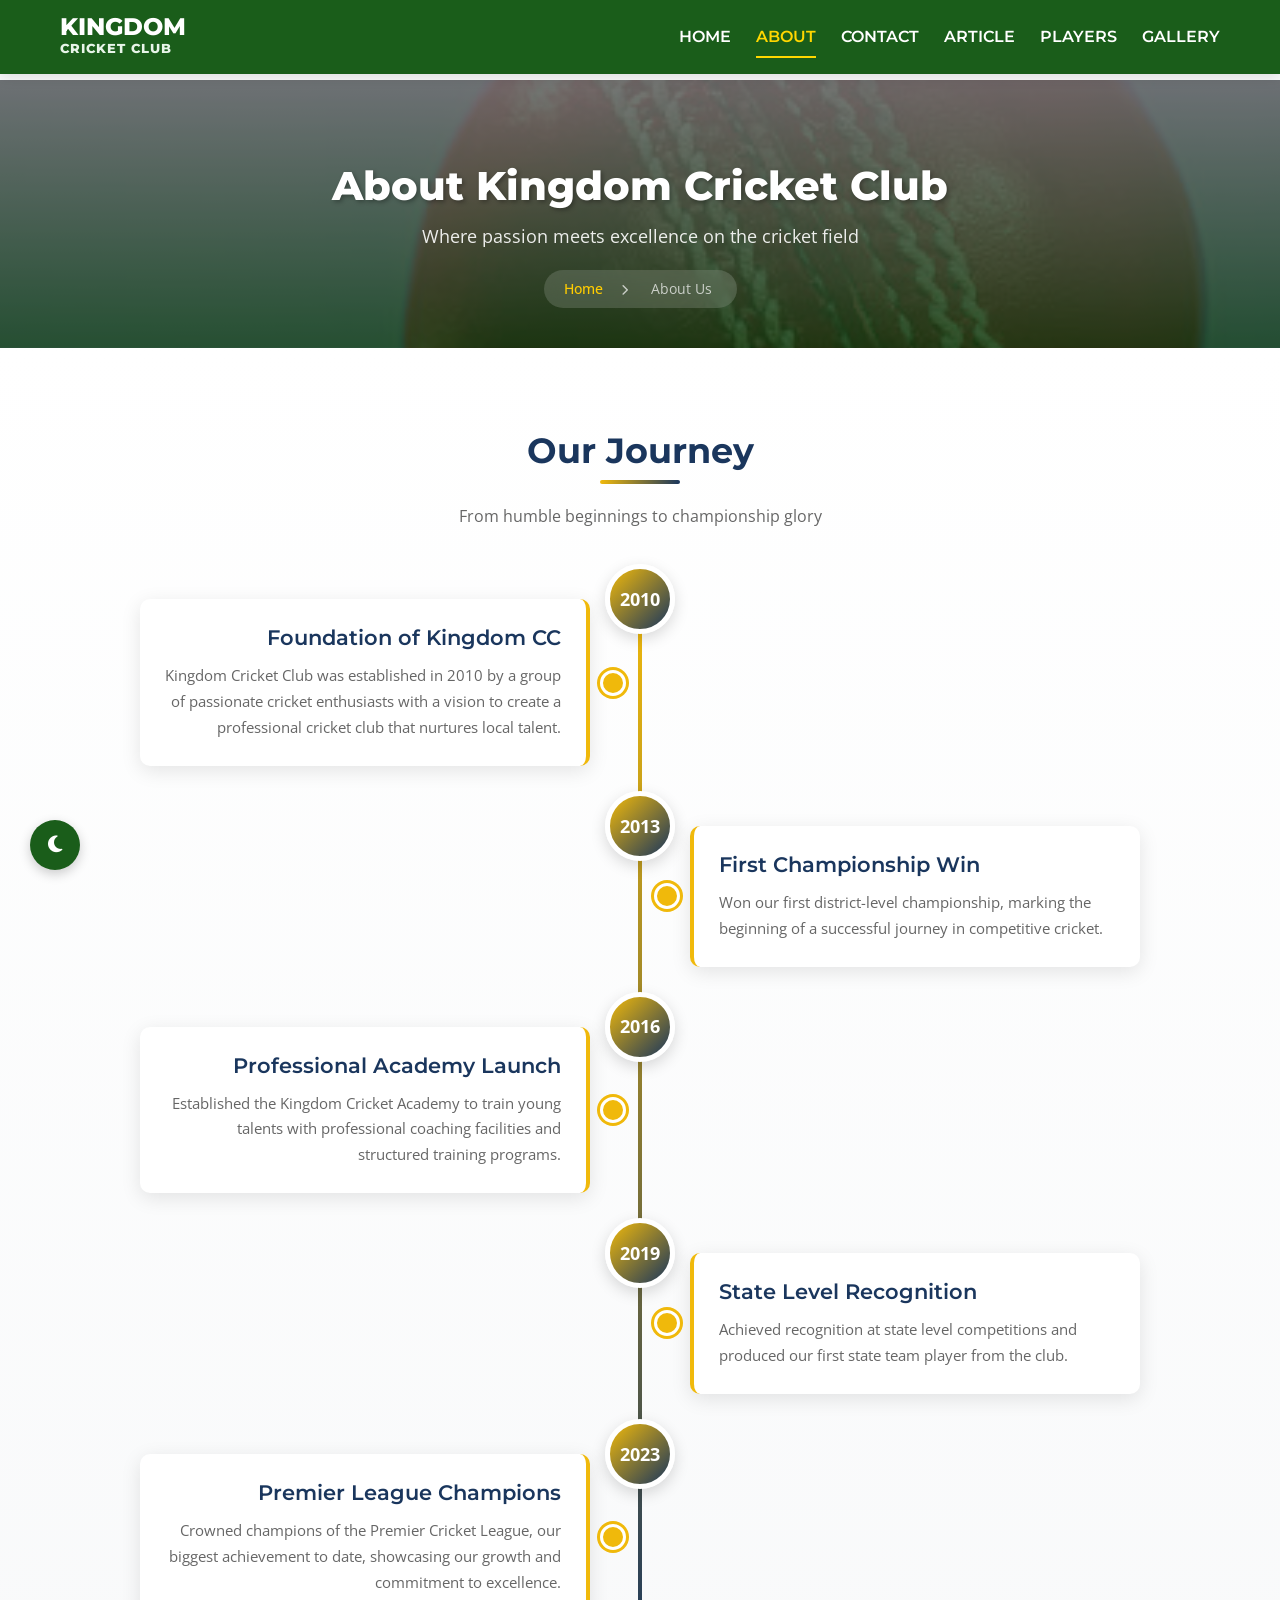
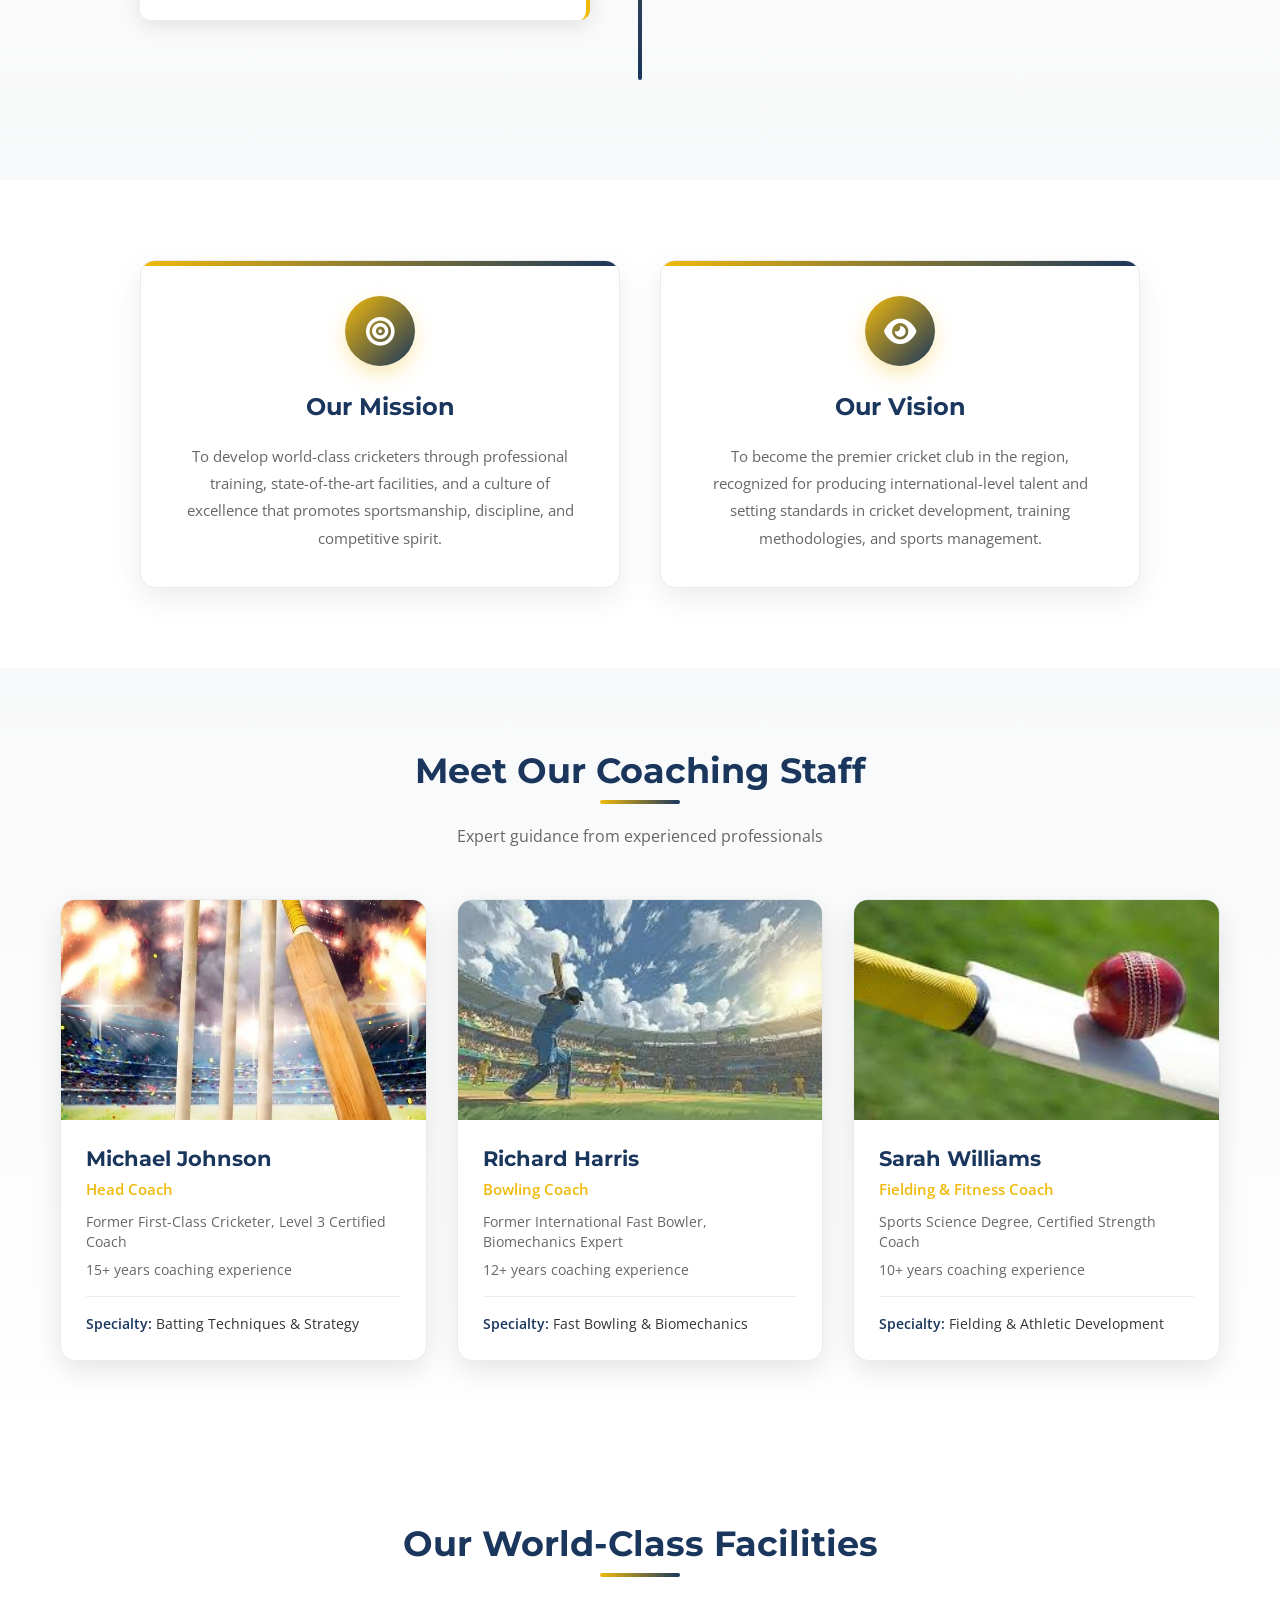
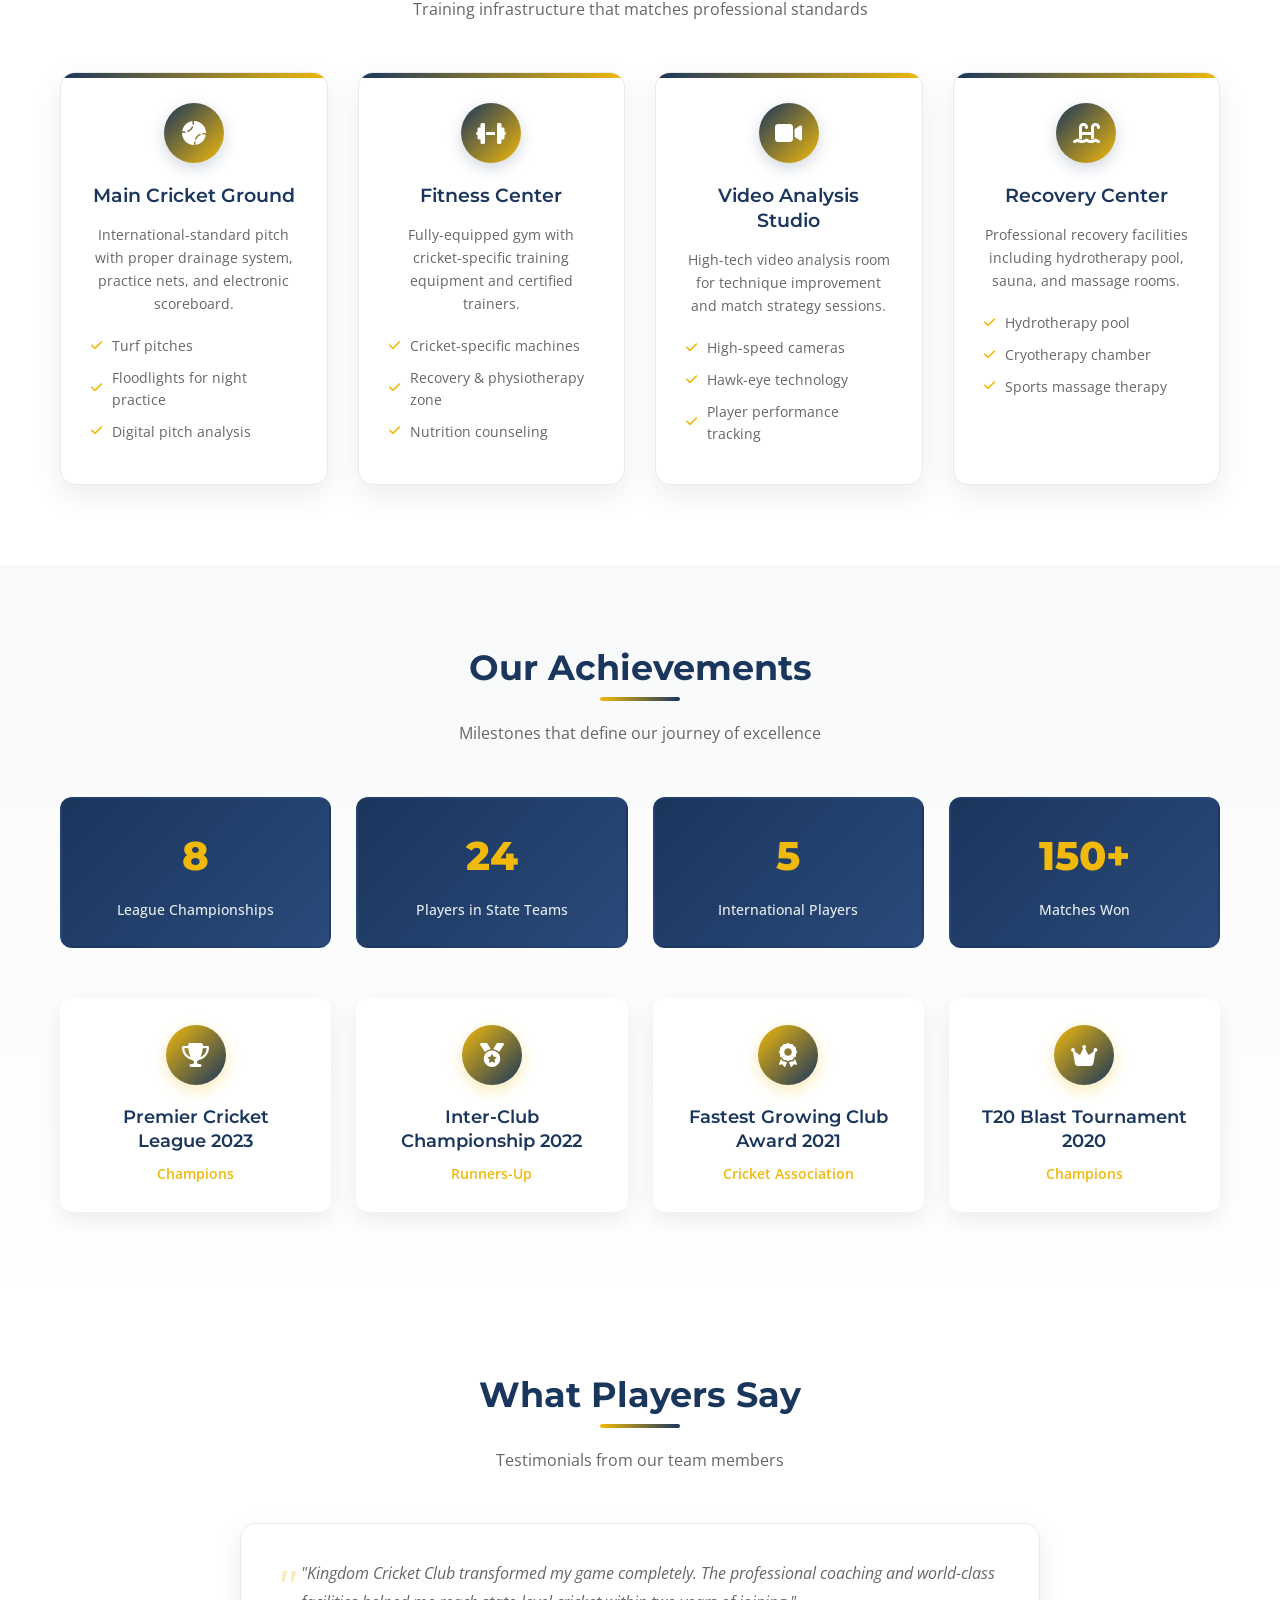
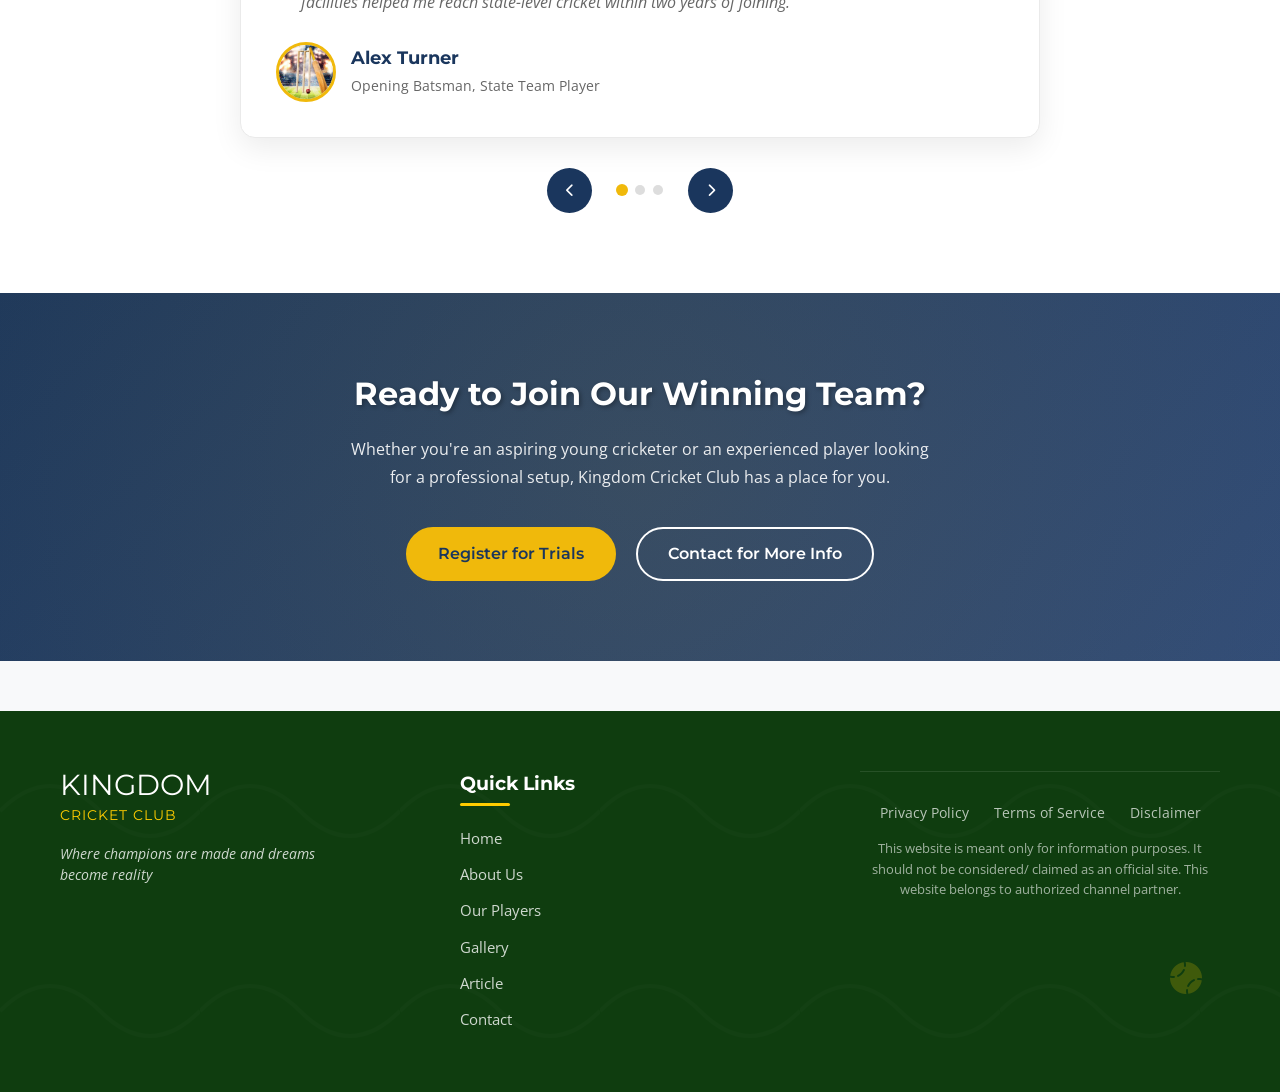
==== commit be1888c4: "Initial Commit" ====
--- a/about.html
+++ b/about.html
@@ -10,31 +10,31 @@
 </head>
 <body>
     <!-- Top Navigation -->
-    <nav class="club-main-nav">
-        <div class="club-nav-container">
-            <a href="index.html" class="club-nav-logo">
-                <span class="club-logo-text">KINGDOM</span>
-                <span class="club-logo-subtext">CRICKET CLUB</span>
-            </a>
-            
-            <div class="club-nav-menu">
-                <ul class="club-nav-list">
-                    <li><a href="index.html" class="club-nav-link">Home</a></li>
-                    <li><a href="about.html" class="club-nav-link active">About</a></li>
-                    <li><a href="contact.html" class="club-nav-link">Contact</a></li>
-                    <li><a href="articles.html" class="club-nav-link">Article</a></li>
-                    <li><a href="players.html" class="club-nav-link">Players</a></li>
-                    <li><a href="gallery.html" class="club-nav-link">Gallery</a></li>
-                </ul>
-                
-                <div class="club-nav-hamburger">
-                    <span class="club-hamburger-bar"></span>
-                    <span class="club-hamburger-bar"></span>
-                    <span class="club-hamburger-bar"></span>
-                </div>
-            </div>
-        </div>
-    </nav>
+      <nav class="club-main-nav">
+    <div class="club-nav-container">
+        <a href="index.html" class="club-nav-logo">
+            <span class="club-logo-text">KINGDOM</span>
+            <span class="club-logo-subtext">CRICKET CLUB</span>
+        </a>
+        
+        <div class="club-nav-menu">
+            <ul class="club-nav-list">
+                <li><a href="index.html" class="club-nav-link active">Home</a></li>
+                <li><a href="about.html" class="club-nav-link">About</a></li>
+                <li><a href="contact.html" class="club-nav-link">Contact</a></li>
+                <li><a href="articles.html" class="club-nav-link">Article</a></li>
+                <li><a href="players.html" class="club-nav-link">Players</a></li>
+                <li><a href="gallery.html" class="club-nav-link">Gallery</a></li>
+            </ul>
+            
+            <div class="club-nav-hamburger">
+                <span class="club-hamburger-bar"></span>
+                <span class="club-hamburger-bar"></span>
+                <span class="club-hamburger-bar"></span>
+            </div>
+        </div>
+    </div>
+</nav>
 
     <!-- About Hero Section -->
     <section class="club-about-hero">
--- a/style.css
+++ b/style.css
@@ -166,7 +166,7 @@
 /* ===== Navigation Styles ===== */
 .club-main-nav {
     background-color: var(--primary-color);
-    box-shadow: 0 4px 12px rgba(0, 0, 0, 0.05);
+    box-shadow: 0 4px 12px rgba(0, 0, 0, 0.1);
     position: fixed;
     top: 0;
     left: 0;
@@ -175,40 +175,41 @@
     transition: all var(--transition-speed);
 }
 
-body.dark-theme .club-main-nav {
-    background-color: var(--dark-card);
-    box-shadow: 0 4px 12px rgba(0, 0, 0, 0.2);
-}
-
 .club-nav-container {
     display: flex;
     justify-content: space-between;
     align-items: center;
-    padding: 20px;
+    padding: 15px 20px;
     max-width: 1200px;
     margin: 0 auto;
 }
 
+/* Logo */
 .club-nav-logo {
     display: flex;
     flex-direction: column;
     font-weight: 800;
+    text-decoration: none;
+    z-index: 1001;
 }
 
 .club-logo-text {
     font-family: 'Montserrat', sans-serif;
-    font-size: 1.8rem;
-    color:white;
+    font-size: 1.5rem;
+    color: white;
     line-height: 1;
+    text-transform: uppercase;
 }
 
 .club-logo-subtext {
     font-family: 'Montserrat', sans-serif;
-    font-size: 0.9rem;
-    color: white;
+    font-size: 0.8rem;
+    color: #E8F5E9;
     letter-spacing: 1px;
-}
-
+    text-transform: uppercase;
+}
+
+/* Desktop Navigation */
 .club-nav-menu {
     display: flex;
     align-items: center;
@@ -216,8 +217,10 @@
 
 .club-nav-list {
     display: flex;
-    gap: 30px;
-    color: black;
+    gap: 25px;
+    list-style: none;
+    margin: 0;
+    padding: 0;
 }
 
 .club-nav-link {
@@ -225,8 +228,12 @@
     font-weight: 600;
     font-size: 1rem;
     position: relative;
-    padding: 5px 0;
-    color: rgb(20, 20, 20);
+    padding: 8px 0;
+    color: white;
+    text-decoration: none;
+    transition: all var(--transition-speed);
+    display: block;
+    text-transform: uppercase;
 }
 
 .club-nav-link::after {
@@ -236,7 +243,7 @@
     left: 0;
     width: 0;
     height: 2px;
-    background-color: green;
+    background-color: #FFD700;
     transition: width var(--transition-speed);
 }
 
@@ -247,26 +254,165 @@
 
 .club-nav-link:hover,
 .club-nav-link.active {
-    color: white;
-}
-
+    color: #FFD700;
+}
+
+/* =========== HAMBURGER MENU =========== */
+
+/* Hamburger Button */
 .club-nav-hamburger {
     display: none;
     flex-direction: column;
     cursor: pointer;
-    margin-left: 20px;
-    color: rgb(14, 14, 13);
-}
-
+    background: none;
+    border: none;
+    padding: 8px;
+    z-index: 1001;
+}
+
+/* Hamburger Bars */
 .club-hamburger-bar {
     width: 25px;
     height: 3px;
-    background-color: rgb(254, 252, 252);
+    background-color: white;
     margin: 3px 0;
     border-radius: 3px;
-    transition: all var(--transition-speed);
-}
-
+    transition: all 0.3s ease;
+}
+
+/* Hamburger Animation */
+.club-nav-hamburger.active .club-hamburger-bar:nth-child(1) {
+    transform: rotate(45deg) translate(5px, 5px);
+    background-color: #FFD700;
+}
+
+.club-nav-hamburger.active .club-hamburger-bar:nth-child(2) {
+    opacity: 0;
+}
+
+.club-nav-hamburger.active .club-hamburger-bar:nth-child(3) {
+    transform: rotate(-45deg) translate(7px, -6px);
+    background-color: #FFD700;
+}
+
+/* =========== MOBILE MENU (HALF OPEN FROM LEFT SIDE) =========== */
+@media (max-width: 1023px) {
+    /* Show hamburger on mobile */
+    .club-nav-hamburger {
+        display: flex;
+    }
+    
+    /* Desktop menu hide on mobile - HALF SCREEN WIDTH */
+    .club-nav-list {
+        position: fixed;
+        top: 0;
+        left: -50%; /* Half hidden */
+        width: 50%; /* Half screen width */
+        min-width: 250px; /* Minimum width */
+        max-width: 300px; /* Maximum width */
+        height: 100vh;
+        background-color:darkgreen;
+        flex-direction: column;
+        justify-content: flex-start;
+        align-items: stretch;
+        padding-top: 80px;
+        margin: 0;
+        transition: left 0.4s ease;
+        z-index: 1000;
+        box-shadow: 2px 0 10px rgba(0, 0, 0, 0.3);
+        overflow-y: auto;
+        display: flex !important; /* Force display */
+    }
+    
+    /* Show menu when active - Show half */
+    .club-nav-list.active {
+        left: 0;
+    }
+    
+    /* Menu Items */
+    .club-nav-list li {
+        width: 100%;
+        display: block;
+    }
+    
+    /* Style links in mobile menu */
+    .club-nav-link {
+        display: block;
+        padding: 15px 25px;
+        font-size: 1.1rem;
+        text-align: left;
+        color: rgb(24, 24, 24);
+        width: 100%;
+        border-left: 4px solid transparent;
+        transition: all 0.3s ease;
+        opacity: 1 !important;
+        visibility: visible !important;
+    }
+    
+    .club-nav-link:hover,
+    .club-nav-link.active {
+        background-color: rgba(255, 255, 255, 0.1);
+        color: #FFD700;
+        border-left-color: #FFD700;
+        padding-left: 30px;
+    }
+    
+    /* Remove underline effect in mobile */
+    .club-nav-link::after {
+        display: none;
+    }
+    
+    /* Overlay for background when menu is open */
+    .mobile-nav-overlay {
+        position: fixed;
+        top: 0;
+        left: 0;
+        width: 100%;
+        height: 100%;
+        background-color: rgba(0, 0, 0, 0.5);
+        z-index: 999;
+        opacity: 0;
+        visibility: hidden;
+        transition: all 0.3s ease;
+    }
+    
+    .mobile-nav-overlay.active {
+        opacity: 1;
+        visibility: visible;
+    }
+    
+    /* Prevent body scroll when menu is open */
+    body.menu-open {
+        overflow: hidden;
+    }
+}
+
+/* Desktop styles */
+@media (min-width: 1024px) {
+    .club-nav-list {
+        position: static;
+        width: auto;
+        height: auto;
+        background-color: transparent;
+        flex-direction: row;
+        padding: 0;
+        box-shadow: none;
+        gap: 25px;
+        left: 0 !important; /* Reset left position */
+    }
+    
+    .club-nav-list li {
+        width: auto;
+    }
+    
+    .mobile-nav-overlay {
+        display: none;
+    }
+    
+    .club-nav-hamburger {
+        display: none !important;
+    }
+}
 /* ===== Hero Section Styles ===== */
 .club-hero-section {
     margin-top: 80px;
@@ -404,9 +550,7 @@
     background-color: var(--light-card);
 }
 
-body.dark-theme .club-about-preview {
-    background-color: var(--dark-card);
-}
+
 
 .club-about-content {
     display: grid;
@@ -1311,7 +1455,7 @@
 
 /* ===== Slider Player View Section Styles ===== */
 .club-slider-player-section {
-    padding: 100px 0;
+    padding: 60px 0;
     background-color: var(--light-card);
 }
 
@@ -1322,21 +1466,63 @@
 .club-slider-player-container {
     position: relative;
     overflow: hidden;
-    padding: 0 60px;
+    padding: 0 15px;
+    max-width: 1400px;
+    margin: 0 auto;
+}
+
+@media (min-width: 768px) {
+    .club-slider-player-container {
+        padding: 0 40px;
+    }
+}
+
+@media (min-width: 1024px) {
+    .club-slider-player-container {
+        padding: 0 60px;
+    }
 }
 
 .club-slider-player-wrapper {
     overflow: hidden;
+    padding: 10px 0;
 }
 
 .club-slider-player-track {
     display: flex;
-    transition: transform 0.5s ease;
-    gap: 30px;
+    transition: transform 0.5s cubic-bezier(0.4, 0, 0.2, 1);
+    gap: 20px;
+    padding: 5px;
 }
 
 .club-slider-player-slide {
-    min-width: calc(25% - 23px);
+    min-width: 100%;
+    flex-shrink: 0;
+    transition: all 0.3s ease;
+}
+
+@media (min-width: 576px) {
+    .club-slider-player-slide {
+        min-width: calc(50% - 10px);
+    }
+}
+
+@media (min-width: 768px) {
+    .club-slider-player-slide {
+        min-width: calc(33.333% - 14px);
+    }
+}
+
+@media (min-width: 1024px) {
+    .club-slider-player-slide {
+        min-width: calc(25% - 15px);
+    }
+}
+
+@media (min-width: 1200px) {
+    .club-slider-player-slide {
+        min-width: calc(20% - 16px);
+    }
 }
 
 .club-slider-player-card {
@@ -1344,7 +1530,10 @@
     border-radius: var(--border-radius);
     overflow: hidden;
     box-shadow: var(--box-shadow);
-    transition: transform var(--transition-speed);
+    transition: all 0.3s ease;
+    height: 100%;
+    display: flex;
+    flex-direction: column;
 }
 
 body.dark-theme .club-slider-player-card {
@@ -1353,12 +1542,32 @@
 }
 
 .club-slider-player-card:hover {
-    transform: translateY(-5px);
+    transform: translateY(-8px);
+    box-shadow: 0 15px 30px rgba(0, 0, 0, 0.15);
 }
 
 .club-slider-player-image {
-    height: 250px;
+    height: 180px;
     overflow: hidden;
+    position: relative;
+}
+
+@media (min-width: 576px) {
+    .club-slider-player-image {
+        height: 200px;
+    }
+}
+
+@media (min-width: 768px) {
+    .club-slider-player-image {
+        height: 220px;
+    }
+}
+
+@media (min-width: 1024px) {
+    .club-slider-player-image {
+        height: 250px;
+    }
 }
 
 .club-slider-player-image img {
@@ -1369,25 +1578,71 @@
 }
 
 .club-slider-player-card:hover .club-slider-player-image img {
-    transform: scale(1.1);
+    transform: scale(1.08);
 }
 
 .club-slider-player-info {
-    padding: 20px;
+    padding: 15px;
     text-align: center;
+    flex-grow: 1;
+    display: flex;
+    flex-direction: column;
+    justify-content: center;
+}
+
+@media (min-width: 768px) {
+    .club-slider-player-info {
+        padding: 20px;
+    }
 }
 
 .club-slider-player-name {
-    font-size: 1.3rem;
+    font-size: 1.1rem;
     margin-bottom: 5px;
     color: var(--primary-color);
+    font-weight: 600;
+    line-height: 1.3;
+}
+
+@media (min-width: 768px) {
+    .club-slider-player-name {
+        font-size: 1.3rem;
+    }
 }
 
 .club-slider-player-role {
     color: var(--gray-medium);
-    font-size: 0.95rem;
-}
-
+    font-size: 0.85rem;
+    margin-bottom: 8px;
+    text-transform: uppercase;
+    letter-spacing: 0.5px;
+}
+
+@media (min-width: 768px) {
+    .club-slider-player-role {
+        font-size: 0.95rem;
+    }
+}
+
+body.dark-theme .club-slider-player-role {
+    color: var(--gray-light);
+}
+
+.club-slider-player-stats {
+    font-size: 0.85rem;
+    color: var(--secondary-color);
+    font-weight: 600;
+    margin-top: 5px;
+    line-height: 1.4;
+}
+
+@media (min-width: 768px) {
+    .club-slider-player-stats {
+        font-size: 0.95rem;
+    }
+}
+
+/* Improved Slider Controls */
 .club-slider-player-controls {
     position: absolute;
     top: 50%;
@@ -1397,52 +1652,119 @@
     display: flex;
     justify-content: space-between;
     pointer-events: none;
+    z-index: 10;
+    padding: 0 5px;
+}
+
+@media (min-width: 768px) {
+    .club-slider-player-controls {
+        padding: 0 15px;
+    }
 }
 
 .club-slider-player-prev,
 .club-slider-player-next {
     background-color: var(--primary-color);
     border: none;
-    width: 50px;
-    height: 50px;
+    width: 40px;
+    height: 40px;
     border-radius: 50%;
     color: white;
-    font-size: 1.2rem;
+    font-size: 1rem;
     cursor: pointer;
-    transition: all var(--transition-speed);
+    transition: all 0.3s ease;
     display: flex;
     align-items: center;
     justify-content: center;
     pointer-events: auto;
+    box-shadow: 0 4px 12px rgba(0, 0, 0, 0.2);
+    opacity: 0.9;
+}
+
+@media (min-width: 768px) {
+    .club-slider-player-prev,
+    .club-slider-player-next {
+        width: 50px;
+        height: 50px;
+        font-size: 1.2rem;
+    }
 }
 
 .club-slider-player-prev {
-    transform: translateX(-25px);
+    transform: translateX(-10px);
 }
 
 .club-slider-player-next {
-    transform: translateX(25px);
+    transform: translateX(10px);
+}
+
+@media (min-width: 768px) {
+    .club-slider-player-prev {
+        transform: translateX(-25px);
+    }
+    
+    .club-slider-player-next {
+        transform: translateX(25px);
+    }
 }
 
 .club-slider-player-prev:hover,
 .club-slider-player-next:hover {
     background-color: var(--primary-dark);
-}
-
+    transform: scale(1.1);
+    opacity: 1;
+}
+
+.club-slider-player-prev:hover {
+    transform: translateX(-10px) scale(1.1);
+}
+
+.club-slider-player-next:hover {
+    transform: translateX(10px) scale(1.1);
+}
+
+@media (min-width: 768px) {
+    .club-slider-player-prev:hover {
+        transform: translateX(-25px) scale(1.1);
+    }
+    
+    .club-slider-player-next:hover {
+        transform: translateX(25px) scale(1.1);
+    }
+}
+
+/* Hide buttons on mobile when not needed */
+.club-slider-player-controls.hide-prev .club-slider-player-prev,
+.club-slider-player-controls.hide-next .club-slider-player-next {
+    opacity: 0.3;
+    pointer-events: none;
+}
+
+/* Indicators */
 .club-slider-player-indicators {
     display: flex;
     justify-content: center;
-    gap: 10px;
-    margin-top: 30px;
+    gap: 8px;
+    margin-top: 25px;
+    flex-wrap: wrap;
+    padding: 0 10px;
 }
 
 .club-slider-player-indicator {
-    width: 12px;
-    height: 12px;
+    width: 10px;
+    height: 10px;
     border-radius: 50%;
     background-color: var(--gray-light);
     cursor: pointer;
-    transition: all var(--transition-speed);
+    transition: all 0.3s ease;
+    flex-shrink: 0;
+}
+
+@media (min-width: 768px) {
+    .club-slider-player-indicator {
+        width: 12px;
+        height: 12px;
+    }
 }
 
 body.dark-theme .club-slider-player-indicator {
@@ -1454,6 +1776,69 @@
     transform: scale(1.2);
 }
 
+.club-slider-player-indicator:hover {
+    background-color: var(--secondary-color);
+}
+
+/* Touch device optimizations */
+@media (hover: none) and (pointer: coarse) {
+    .club-slider-player-controls {
+        display: flex; /* Always show buttons on touch devices */
+    }
+    
+    .club-slider-player-prev,
+    .club-slider-player-next {
+        opacity: 0.8;
+    }
+    
+    .club-slider-player-card:hover {
+        transform: none;
+    }
+}
+
+/* Mobile-specific improvements */
+@media (max-width: 575px) {
+    .club-slider-player-section {
+        padding: 40px 0;
+    }
+    
+    .club-slider-player-container {
+        padding: 0 10px;
+    }
+    
+    .club-slider-player-track {
+        gap: 15px;
+    }
+    
+    .club-slider-player-image {
+        height: 160px;
+    }
+    
+    .club-slider-player-info {
+        padding: 12px;
+    }
+    
+    .club-slider-player-name {
+        font-size: 1rem;
+    }
+    
+    .club-slider-player-prev,
+    .club-slider-player-next {
+        width: 36px;
+        height: 36px;
+        font-size: 0.9rem;
+    }
+}
+
+/* Prevent horizontal scroll on mobile */
+html, body {
+    overflow-x: hidden;
+    width: 100%;
+}
+
+.club-slider-player-wrapper {
+    overflow-x: hidden;
+}
 /* ===== 2. Performance Options Section Styles ===== */
 .club-performance-options-section {
     padding: 100px 0;
@@ -2658,14 +3043,7 @@
     margin-top: 80px; /* Account for fixed navbar */
 }
 
-.club-hero-overlay {
-    position: absolute;
-    top: 0;
-    left: 0;
-    width: 100%;
-    height: 100%;
-    background: rgba(0, 0, 0, 0.3);
-}
+
 
 .club-about-hero-content {
     position: relative;
@@ -5797,14 +6175,14 @@
 /* 1. Gallery Hero Section */
 /* 1. Gallery Hero Section - Fixed */
 .gallery-hero-section {
-    background: linear-gradient(rgba(236, 247, 236, 0.95), rgba(26, 93, 26, 0.85)), 
-                url('images/15.jfif');
+    background: linear-gradient(rgba(26, 54, 93, 0.9), rgba(39, 40, 41, 0.8)), 
+                url('images/10.jfif');
     background-size: cover;
     background-position: center;
     background-repeat: no-repeat;
     color: white;
     position: relative;
-    margin-top: 80px;
+    margin-top: 30px;
     text-align: center;
     overflow: hidden;
     height: 250px;
@@ -6375,6 +6753,7 @@
     overflow: hidden;
 }
 
+
 .draft-catch-section::before {
     content: '';
     position: absolute;
@@ -6384,7 +6763,9 @@
     height: 1px;
     background: linear-gradient(90deg, transparent, #4ECDC4, transparent);
 }
-
+.section-title {
+    color: white;
+}
 .catch-grid {
     display: grid;
     grid-template-columns: repeat(auto-fit, minmax(350px, 1fr));
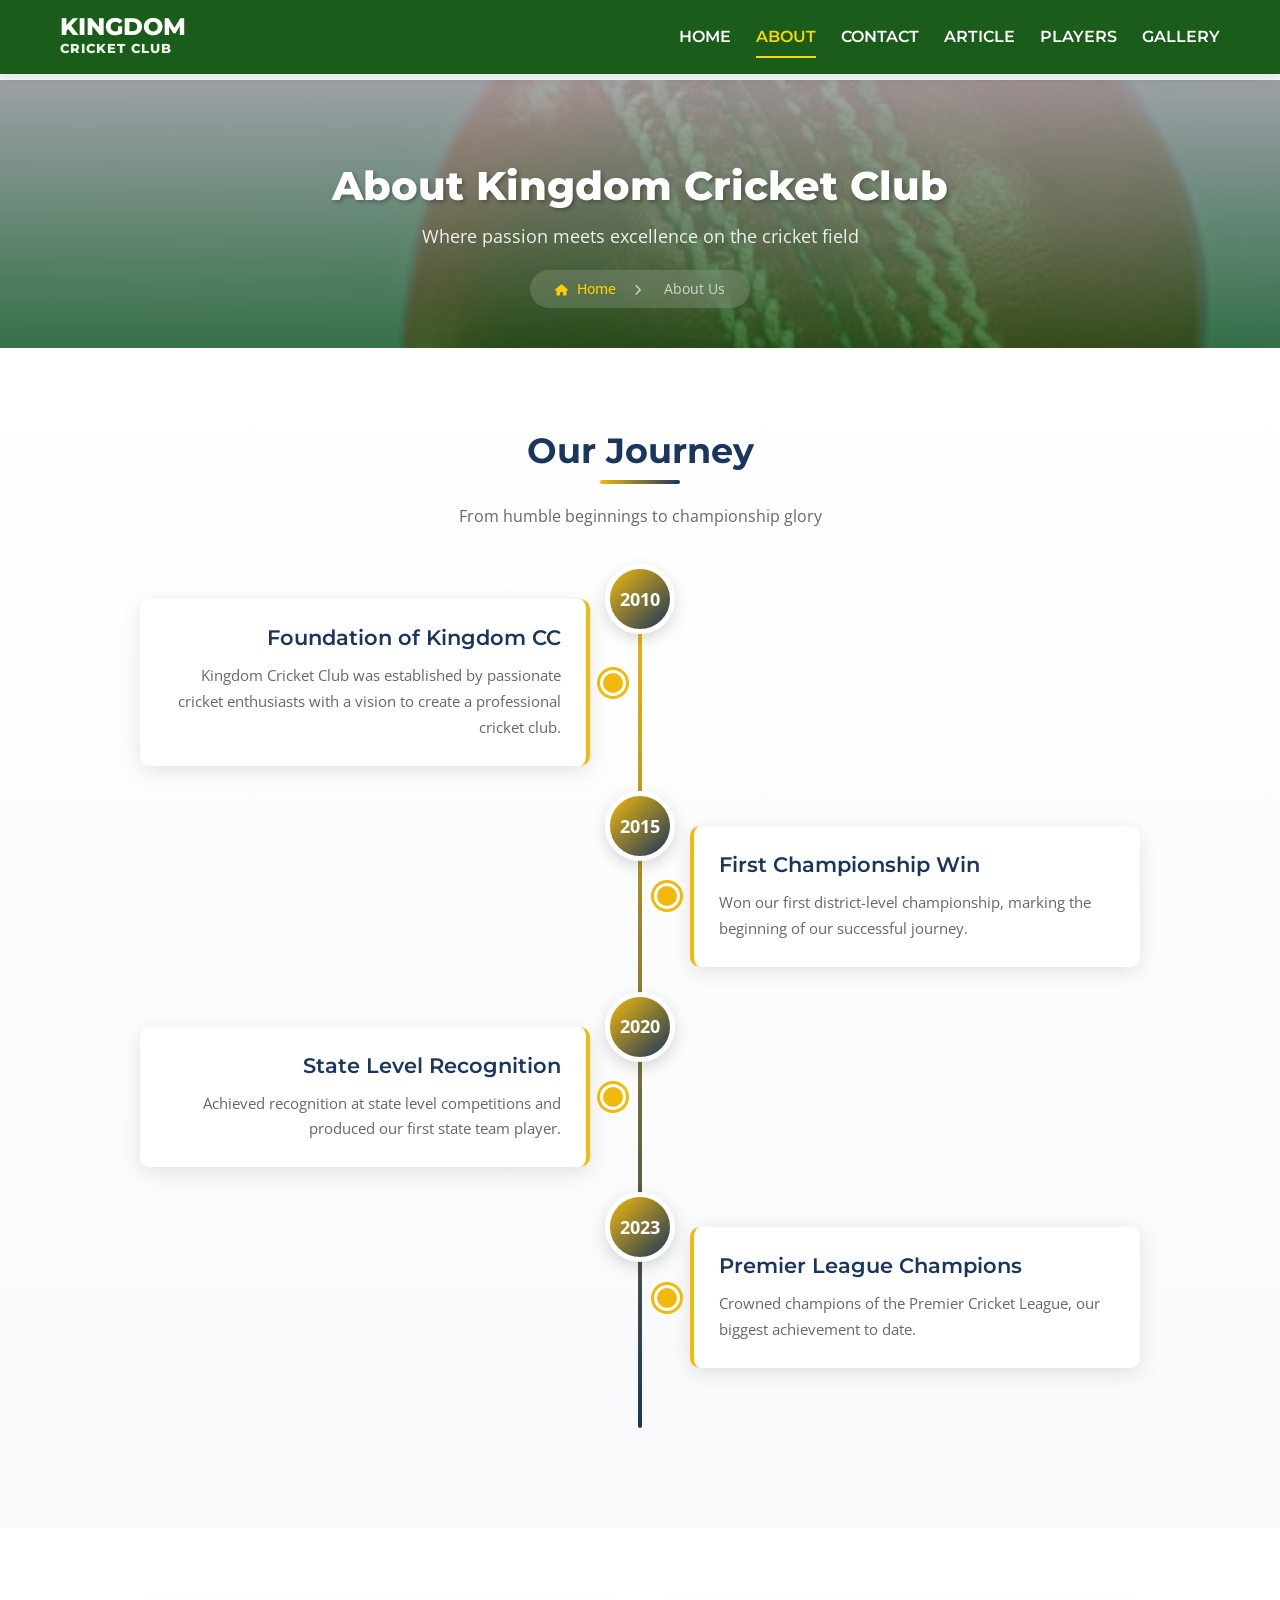
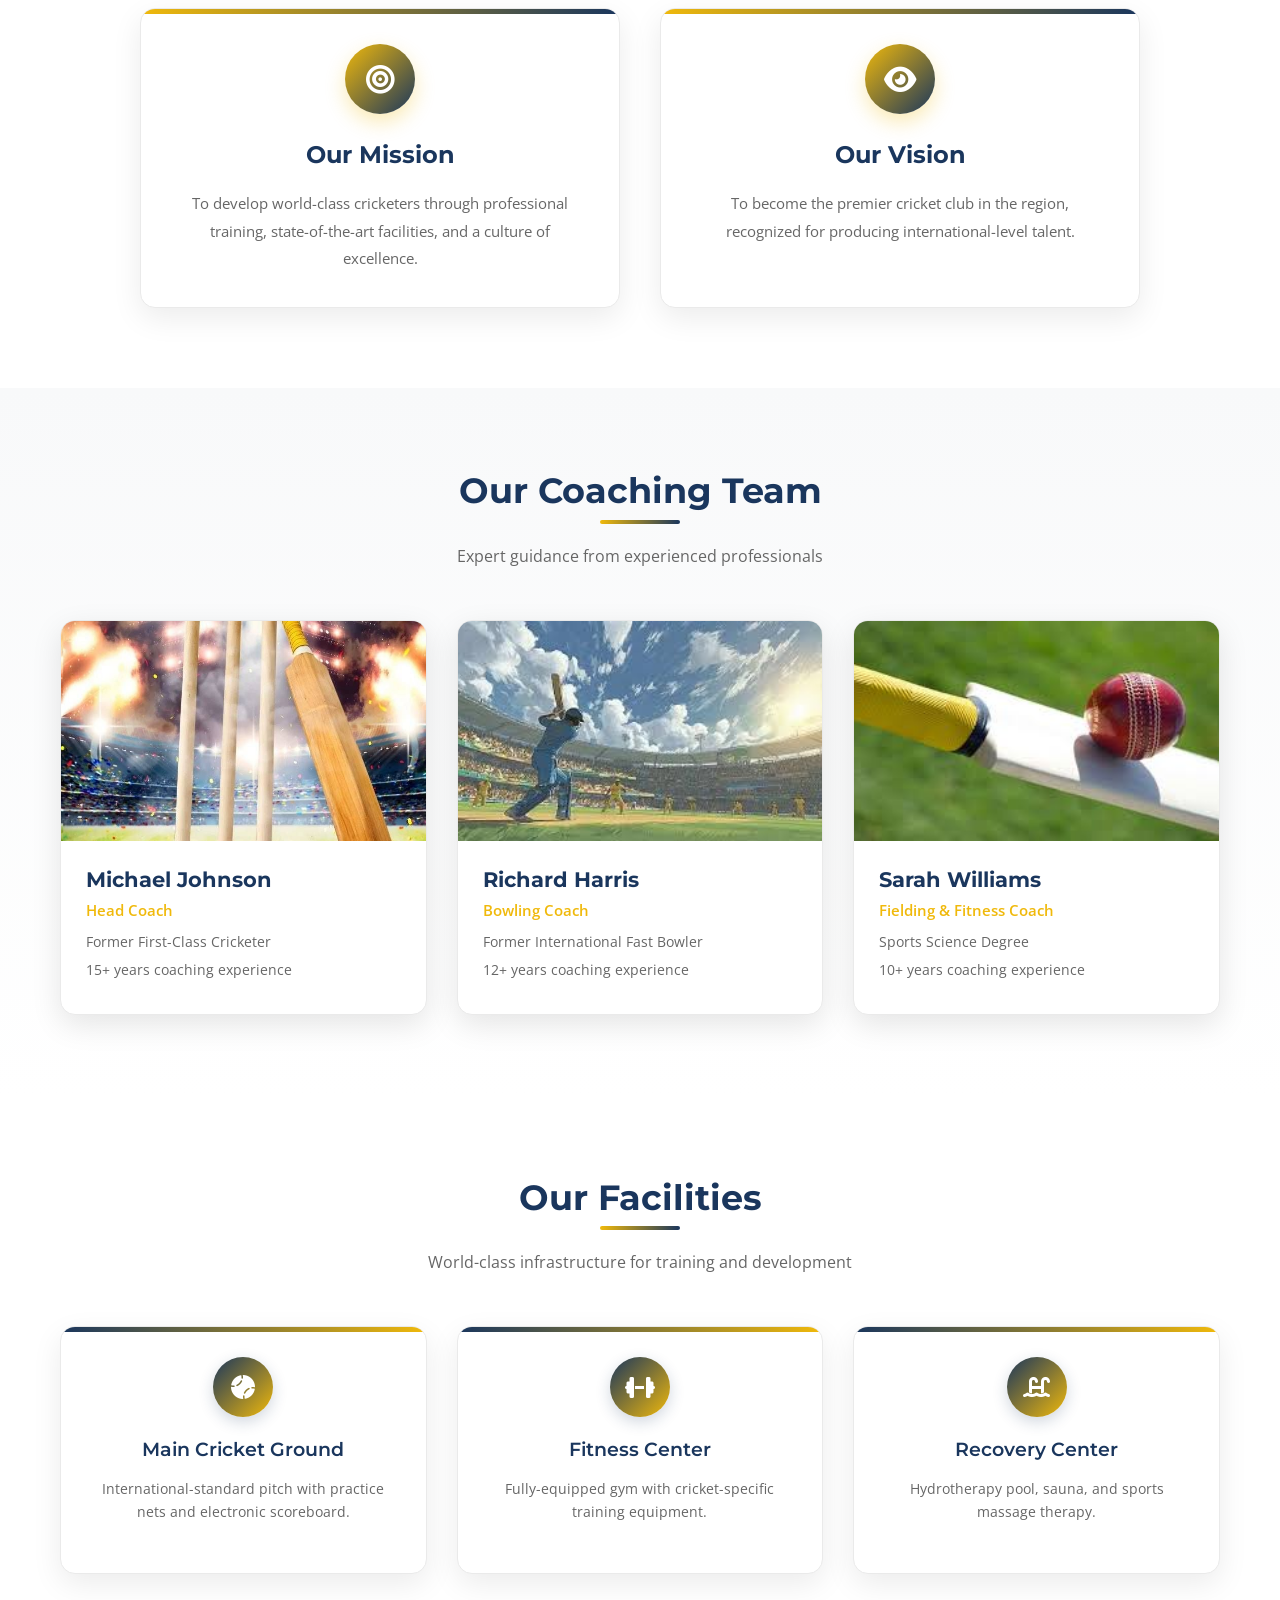
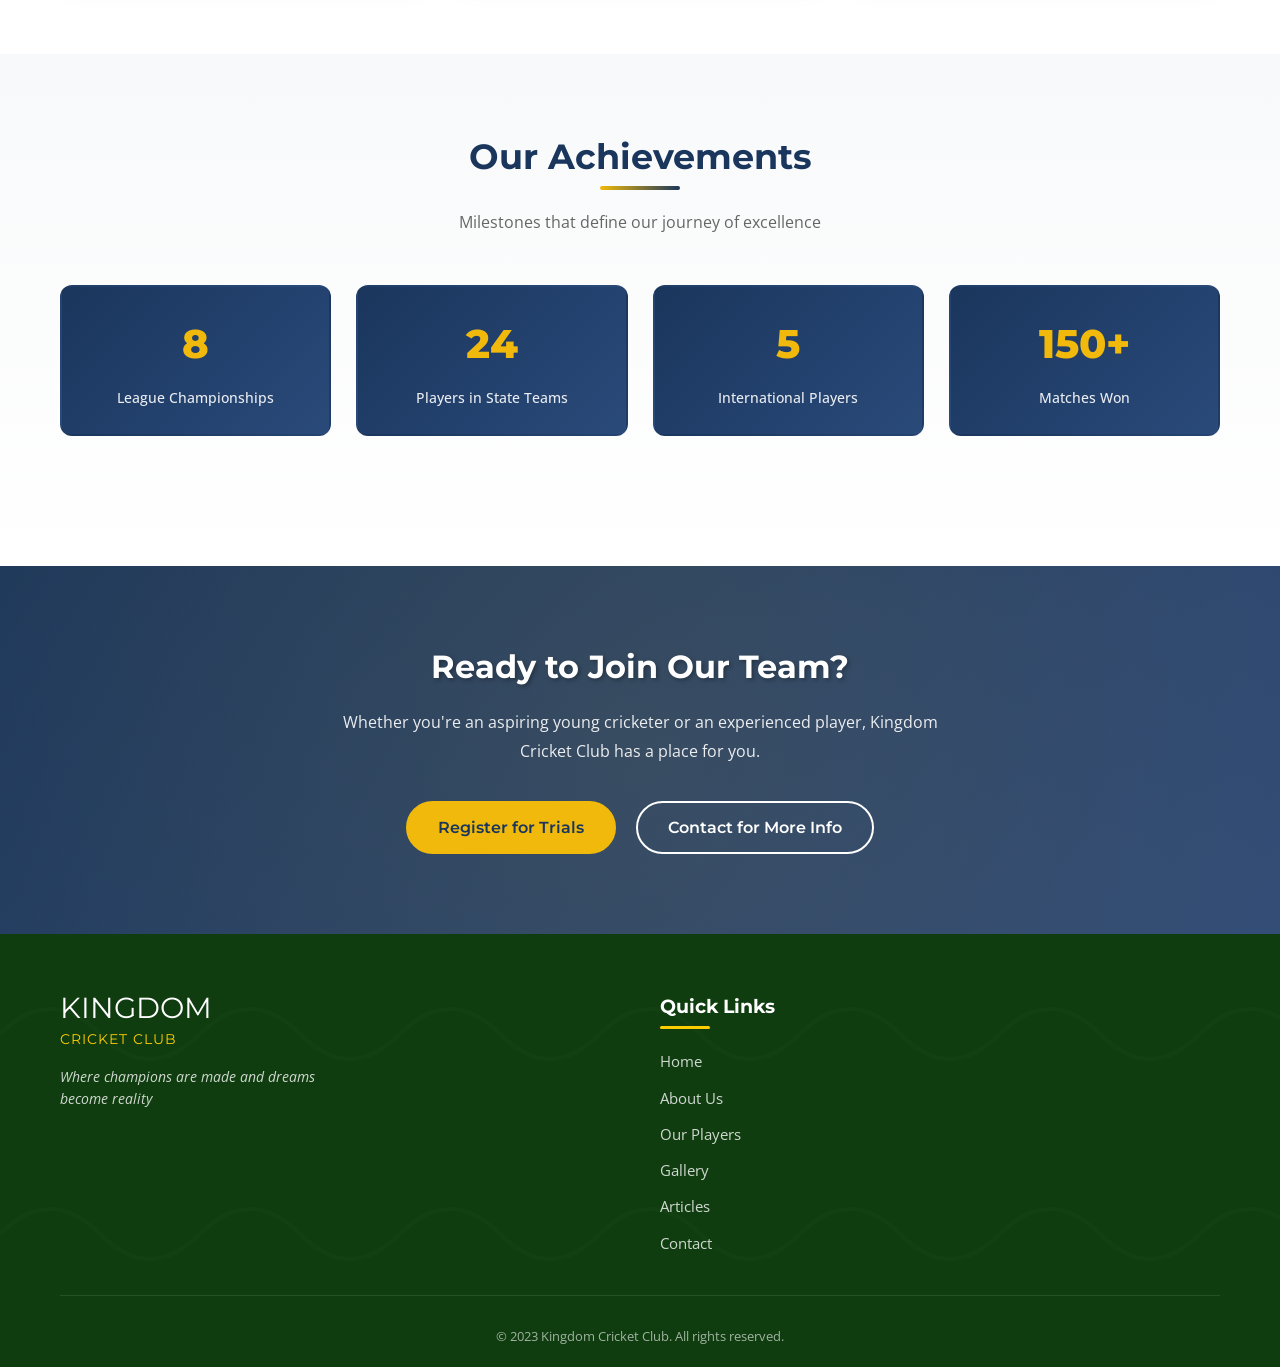
==== commit 72731d84: "Initial Commit" ====
--- a/about.html
+++ b/about.html
@@ -10,41 +10,40 @@
 </head>
 <body>
     <!-- Top Navigation -->
-      <nav class="club-main-nav">
-    <div class="club-nav-container">
-        <a href="index.html" class="club-nav-logo">
-            <span class="club-logo-text">KINGDOM</span>
-            <span class="club-logo-subtext">CRICKET CLUB</span>
-        </a>
-        
-        <div class="club-nav-menu">
-            <ul class="club-nav-list">
-                <li><a href="index.html" class="club-nav-link active">Home</a></li>
-                <li><a href="about.html" class="club-nav-link">About</a></li>
-                <li><a href="contact.html" class="club-nav-link">Contact</a></li>
-                <li><a href="articles.html" class="club-nav-link">Article</a></li>
-                <li><a href="players.html" class="club-nav-link">Players</a></li>
-                <li><a href="gallery.html" class="club-nav-link">Gallery</a></li>
-            </ul>
-            
-            <div class="club-nav-hamburger">
-                <span class="club-hamburger-bar"></span>
-                <span class="club-hamburger-bar"></span>
-                <span class="club-hamburger-bar"></span>
-            </div>
-        </div>
-    </div>
-</nav>
+    <nav class="club-main-nav">
+        <div class="club-nav-container">
+            <a href="index.html" class="club-nav-logo">
+                <span class="club-logo-text">KINGDOM</span>
+                <span class="club-logo-subtext">CRICKET CLUB</span>
+            </a>
+            
+            <div class="club-nav-menu">
+                <ul class="club-nav-list">
+                    <li><a href="index.html" class="club-nav-link">Home</a></li>
+                    <li><a href="about.html" class="club-nav-link active">About</a></li>
+                    <li><a href="contact.html" class="club-nav-link">Contact</a></li>
+                    <li><a href="articles.html" class="club-nav-link">Article</a></li>
+                    <li><a href="players.html" class="club-nav-link">Players</a></li>
+                    <li><a href="gallery.html" class="club-nav-link">Gallery</a></li>
+                </ul>
+                
+                <div class="club-nav-hamburger">
+                    <span class="club-hamburger-bar"></span>
+                    <span class="club-hamburger-bar"></span>
+                    <span class="club-hamburger-bar"></span>
+                </div>
+            </div>
+        </div>
+    </nav>
 
     <!-- About Hero Section -->
     <section class="club-about-hero">
-        <div class="club-hero-overlay"></div>
         <div class="club-section-container">
             <div class="club-about-hero-content">
                 <h1 class="club-about-hero-title">About Kingdom Cricket Club</h1>
                 <p class="club-about-hero-subtitle">Where passion meets excellence on the cricket field</p>
                 <div class="club-about-hero-breadcrumb">
-                    <a href="index.html">Home</a>
+                    <a href="index.html"><i class="fas fa-home"></i> Home</a>
                     <span><i class="fas fa-chevron-right"></i></span>
                     <span>About Us</span>
                 </div>
@@ -65,31 +64,23 @@
                     <div class="club-history-year">2010</div>
                     <div class="club-history-content">
                         <h3 class="club-history-title">Foundation of Kingdom CC</h3>
-                        <p class="club-history-description">Kingdom Cricket Club was established in 2010 by a group of passionate cricket enthusiasts with a vision to create a professional cricket club that nurtures local talent.</p>
-                    </div>
-                </div>
-                
-                <div class="club-history-item">
-                    <div class="club-history-year">2013</div>
+                        <p class="club-history-description">Kingdom Cricket Club was established by passionate cricket enthusiasts with a vision to create a professional cricket club.</p>
+                    </div>
+                </div>
+                
+                <div class="club-history-item">
+                    <div class="club-history-year">2015</div>
                     <div class="club-history-content">
                         <h3 class="club-history-title">First Championship Win</h3>
-                        <p class="club-history-description">Won our first district-level championship, marking the beginning of a successful journey in competitive cricket.</p>
-                    </div>
-                </div>
-                
-                <div class="club-history-item">
-                    <div class="club-history-year">2016</div>
-                    <div class="club-history-content">
-                        <h3 class="club-history-title">Professional Academy Launch</h3>
-                        <p class="club-history-description">Established the Kingdom Cricket Academy to train young talents with professional coaching facilities and structured training programs.</p>
-                    </div>
-                </div>
-                
-                <div class="club-history-item">
-                    <div class="club-history-year">2019</div>
+                        <p class="club-history-description">Won our first district-level championship, marking the beginning of our successful journey.</p>
+                    </div>
+                </div>
+                
+                <div class="club-history-item">
+                    <div class="club-history-year">2020</div>
                     <div class="club-history-content">
                         <h3 class="club-history-title">State Level Recognition</h3>
-                        <p class="club-history-description">Achieved recognition at state level competitions and produced our first state team player from the club.</p>
+                        <p class="club-history-description">Achieved recognition at state level competitions and produced our first state team player.</p>
                     </div>
                 </div>
                 
@@ -97,7 +88,7 @@
                     <div class="club-history-year">2023</div>
                     <div class="club-history-content">
                         <h3 class="club-history-title">Premier League Champions</h3>
-                        <p class="club-history-description">Crowned champions of the Premier Cricket League, our biggest achievement to date, showcasing our growth and commitment to excellence.</p>
+                        <p class="club-history-description">Crowned champions of the Premier Cricket League, our biggest achievement to date.</p>
                     </div>
                 </div>
             </div>
@@ -113,7 +104,7 @@
                         <i class="fas fa-bullseye"></i>
                     </div>
                     <h3 class="club-mission-title">Our Mission</h3>
-                    <p class="club-mission-description">To develop world-class cricketers through professional training, state-of-the-art facilities, and a culture of excellence that promotes sportsmanship, discipline, and competitive spirit.</p>
+                    <p class="club-mission-description">To develop world-class cricketers through professional training, state-of-the-art facilities, and a culture of excellence.</p>
                 </div>
                 
                 <div class="club-vision-card">
@@ -121,17 +112,17 @@
                         <i class="fas fa-eye"></i>
                     </div>
                     <h3 class="club-vision-title">Our Vision</h3>
-                    <p class="club-vision-description">To become the premier cricket club in the region, recognized for producing international-level talent and setting standards in cricket development, training methodologies, and sports management.</p>
-                </div>
-            </div>
-        </div>
-    </section>
-
-    <!-- Coaching Staff Section -->
+                    <p class="club-vision-description">To become the premier cricket club in the region, recognized for producing international-level talent.</p>
+                </div>
+            </div>
+        </div>
+    </section>
+
+    <!-- Coaching Staff -->
     <section class="club-coaching-section">
         <div class="club-section-container">
             <div class="club-section-header">
-                <h2 class="club-section-title">Meet Our Coaching Staff</h2>
+                <h2 class="club-section-title">Our Coaching Team</h2>
                 <p class="club-section-subtitle">Expert guidance from experienced professionals</p>
             </div>
             
@@ -143,11 +134,8 @@
                     <div class="club-coach-info">
                         <h3 class="club-coach-name">Michael Johnson</h3>
                         <p class="club-coach-role">Head Coach</p>
-                        <p class="club-coach-qualification">Former First-Class Cricketer, Level 3 Certified Coach</p>
+                        <p class="club-coach-qualification">Former First-Class Cricketer</p>
                         <p class="club-coach-experience">15+ years coaching experience</p>
-                        <div class="club-coach-specialty">
-                            <span>Specialty:</span> Batting Techniques & Strategy
-                        </div>
                     </div>
                 </div>
                 
@@ -158,11 +146,8 @@
                     <div class="club-coach-info">
                         <h3 class="club-coach-name">Richard Harris</h3>
                         <p class="club-coach-role">Bowling Coach</p>
-                        <p class="club-coach-qualification">Former International Fast Bowler, Biomechanics Expert</p>
+                        <p class="club-coach-qualification">Former International Fast Bowler</p>
                         <p class="club-coach-experience">12+ years coaching experience</p>
-                        <div class="club-coach-specialty">
-                            <span>Specialty:</span> Fast Bowling & Biomechanics
-                        </div>
                     </div>
                 </div>
                 
@@ -173,23 +158,20 @@
                     <div class="club-coach-info">
                         <h3 class="club-coach-name">Sarah Williams</h3>
                         <p class="club-coach-role">Fielding & Fitness Coach</p>
-                        <p class="club-coach-qualification">Sports Science Degree, Certified Strength Coach</p>
+                        <p class="club-coach-qualification">Sports Science Degree</p>
                         <p class="club-coach-experience">10+ years coaching experience</p>
-                        <div class="club-coach-specialty">
-                            <span>Specialty:</span> Fielding & Athletic Development
-                        </div>
-                    </div>
-                </div>
-            </div>
-        </div>
-    </section>
-
-    <!-- Facilities Section -->
+                    </div>
+                </div>
+            </div>
+        </div>
+    </section>
+
+    <!-- Facilities -->
     <section class="club-facilities-section">
         <div class="club-section-container">
             <div class="club-section-header">
-                <h2 class="club-section-title">Our World-Class Facilities</h2>
-                <p class="club-section-subtitle">Training infrastructure that matches professional standards</p>
+                <h2 class="club-section-title">Our Facilities</h2>
+                <p class="club-section-subtitle">World-class infrastructure for training and development</p>
             </div>
             
             <div class="club-facilities-grid">
@@ -198,12 +180,7 @@
                         <i class="fas fa-baseball-ball"></i>
                     </div>
                     <h3 class="club-facility-title">Main Cricket Ground</h3>
-                    <p class="club-facility-description">International-standard pitch with proper drainage system, practice nets, and electronic scoreboard.</p>
-                    <ul class="club-facility-features">
-                        <li><i class="fas fa-check"></i> Turf pitches</li>
-                        <li><i class="fas fa-check"></i> Floodlights for night practice</li>
-                        <li><i class="fas fa-check"></i> Digital pitch analysis</li>
-                    </ul>
+                    <p class="club-facility-description">International-standard pitch with practice nets and electronic scoreboard.</p>
                 </div>
                 
                 <div class="club-facility-card">
@@ -211,25 +188,7 @@
                         <i class="fas fa-dumbbell"></i>
                     </div>
                     <h3 class="club-facility-title">Fitness Center</h3>
-                    <p class="club-facility-description">Fully-equipped gym with cricket-specific training equipment and certified trainers.</p>
-                    <ul class="club-facility-features">
-                        <li><i class="fas fa-check"></i> Cricket-specific machines</li>
-                        <li><i class="fas fa-check"></i> Recovery & physiotherapy zone</li>
-                        <li><i class="fas fa-check"></i> Nutrition counseling</li>
-                    </ul>
-                </div>
-                
-                <div class="club-facility-card">
-                    <div class="club-facility-icon">
-                        <i class="fas fa-video"></i>
-                    </div>
-                    <h3 class="club-facility-title">Video Analysis Studio</h3>
-                    <p class="club-facility-description">High-tech video analysis room for technique improvement and match strategy sessions.</p>
-                    <ul class="club-facility-features">
-                        <li><i class="fas fa-check"></i> High-speed cameras</li>
-                        <li><i class="fas fa-check"></i> Hawk-eye technology</li>
-                        <li><i class="fas fa-check"></i> Player performance tracking</li>
-                    </ul>
+                    <p class="club-facility-description">Fully-equipped gym with cricket-specific training equipment.</p>
                 </div>
                 
                 <div class="club-facility-card">
@@ -237,18 +196,13 @@
                         <i class="fas fa-swimming-pool"></i>
                     </div>
                     <h3 class="club-facility-title">Recovery Center</h3>
-                    <p class="club-facility-description">Professional recovery facilities including hydrotherapy pool, sauna, and massage rooms.</p>
-                    <ul class="club-facility-features">
-                        <li><i class="fas fa-check"></i> Hydrotherapy pool</li>
-                        <li><i class="fas fa-check"></i> Cryotherapy chamber</li>
-                        <li><i class="fas fa-check"></i> Sports massage therapy</li>
-                    </ul>
-                </div>
-            </div>
-        </div>
-    </section>
-
-    <!-- Achievements Section -->
+                    <p class="club-facility-description">Hydrotherapy pool, sauna, and sports massage therapy.</p>
+                </div>
+            </div>
+        </div>
+    </section>
+
+    <!-- Achievements -->
     <section class="club-achievements-section">
         <div class="club-section-container">
             <div class="club-section-header">
@@ -277,116 +231,15 @@
                     <div class="club-achievement-label">Matches Won</div>
                 </div>
             </div>
-            
-            <div class="club-trophies-grid">
-                <div class="club-trophy-card">
-                    <div class="club-trophy-icon">
-                        <i class="fas fa-trophy"></i>
-                    </div>
-                    <h3 class="club-trophy-title">Premier Cricket League 2023</h3>
-                    <p class="club-trophy-year">Champions</p>
-                </div>
-                
-                <div class="club-trophy-card">
-                    <div class="club-trophy-icon">
-                        <i class="fas fa-medal"></i>
-                    </div>
-                    <h3 class="club-trophy-title">Inter-Club Championship 2022</h3>
-                    <p class="club-trophy-year">Runners-Up</p>
-                </div>
-                
-                <div class="club-trophy-card">
-                    <div class="club-trophy-icon">
-                        <i class="fas fa-award"></i>
-                    </div>
-                    <h3 class="club-trophy-title">Fastest Growing Club Award 2021</h3>
-                    <p class="club-trophy-year">Cricket Association</p>
-                </div>
-                
-                <div class="club-trophy-card">
-                    <div class="club-trophy-icon">
-                        <i class="fas fa-crown"></i>
-                    </div>
-                    <h3 class="club-trophy-title">T20 Blast Tournament 2020</h3>
-                    <p class="club-trophy-year">Champions</p>
-                </div>
-            </div>
-        </div>
-    </section>
-
-    <!-- Testimonials Section -->
-    <section class="club-testimonials-section">
-        <div class="club-section-container">
-            <div class="club-section-header">
-                <h2 class="club-section-title">What Players Say</h2>
-                <p class="club-section-subtitle">Testimonials from our team members</p>
-            </div>
-            
-            <div class="club-testimonials-slider">
-                <div class="club-testimonial-card club-testimonial-active">
-                    <div class="club-testimonial-content">
-                        <p class="club-testimonial-text">"Kingdom Cricket Club transformed my game completely. The professional coaching and world-class facilities helped me reach state-level cricket within two years of joining."</p>
-                    </div>
-                    <div class="club-testimonial-author">
-                        <div class="club-testimonial-author-image">
-                            <img src="images/10.jfif" alt="Alex Turner">
-                        </div>
-                        <div class="club-testimonial-author-info">
-                            <h4>Alex Turner</h4>
-                            <p>Opening Batsman, State Team Player</p>
-                        </div>
-                    </div>
-                </div>
-                
-                <div class="club-testimonial-card">
-                    <div class="club-testimonial-content">
-                        <p class="club-testimonial-text">"The attention to detail in training and the scientific approach to fitness at Kingdom CC is unmatched. I've improved my bowling speed by 8 km/h since joining the club."</p>
-                    </div>
-                    <div class="club-testimonial-author">
-                        <div class="club-testimonial-author-image">
-                            <img src="images/9.jfif" alt="James Anderson">
-                        </div>
-                        <div class="club-testimonial-author-info">
-                            <h4>James Anderson</h4>
-                            <p>Fast Bowler, Premier League Player</p>
-                        </div>
-                    </div>
-                </div>
-                
-                <div class="club-testimonial-card">
-                    <div class="club-testimonial-content">
-                        <p class="club-testimonial-text">"As an all-rounder, I needed comprehensive training. Kingdom CC provided exactly that - from batting techniques to bowling strategies and fielding drills."</p>
-                    </div>
-                    <div class="club-testimonial-author">
-                        <div class="club-testimonial-author-image">
-                            <img src="images/12.jfif" alt="David Miller">
-                        </div>
-                        <div class="club-testimonial-author-info">
-                            <h4>David Miller</h4>
-                            <p>All-Rounder, Match Winner</p>
-                        </div>
-                    </div>
-                </div>
-                
-                <div class="club-testimonial-controls">
-                    <button class="club-testimonial-prev"><i class="fas fa-chevron-left"></i></button>
-                    <div class="club-testimonial-indicators">
-                        <span class="club-testimonial-indicator club-testimonial-active"></span>
-                        <span class="club-testimonial-indicator"></span>
-                        <span class="club-testimonial-indicator"></span>
-                    </div>
-                    <button class="club-testimonial-next"><i class="fas fa-chevron-right"></i></button>
-                </div>
-            </div>
-        </div>
-    </section>
-
-    <!-- Join Us CTA Section -->
+        </div>
+    </section>
+
+    <!-- Join CTA -->
     <section class="club-join-cta-section">
         <div class="club-section-container">
             <div class="club-join-cta-content">
-                <h2 class="club-join-cta-title">Ready to Join Our Winning Team?</h2>
-                <p class="club-join-cta-description">Whether you're an aspiring young cricketer or an experienced player looking for a professional setup, Kingdom Cricket Club has a place for you.</p>
+                <h2 class="club-join-cta-title">Ready to Join Our Team?</h2>
+                <p class="club-join-cta-description">Whether you're an aspiring young cricketer or an experienced player, Kingdom Cricket Club has a place for you.</p>
                 <div class="club-join-cta-buttons">
                     <a href="contact.html" class="club-btn club-btn-primary">Register for Trials</a>
                     <a href="contact.html" class="club-btn club-btn-outline">Contact for More Info</a>
@@ -395,56 +248,34 @@
         </div>
     </section>
 
-  <!-- Footer -->
-<footer class="club-footer">
-    <div class="club-footer-container">
-        <div class="club-footer-content">
-            <!-- Logo Section -->
-            <div class="club-footer-logo">
-                <div class="club-footer-logo-text">KINGDOM</div>
-                <div class="club-footer-logo-subtext">CRICKET CLUB</div>
-                <p class="club-footer-tagline">Where champions are made and dreams become reality</p>
-            </div>
-            
-            <!-- Quick Links -->
-            <div class="club-footer-links-section">
-                <h3 class="club-footer-heading">Quick Links</h3>
-                <div class="club-footer-links">
-                    <a href="index.html" class="club-footer-link">Home</a>
-                    <a href="about.html" class="club-footer-link">About Us</a>
-                    <a href="players.html" class="club-footer-link">Our Players</a>
-                    <a href="gallery.html" class="club-footer-link">Gallery</a>
-                    <a href="articles.html" class="club-footer-link">Article</a>    
-                    <a href="contact.html" class="club-footer-link">Contact</a>
-                </div>
-            </div>
-            
-        <!-- Footer Bottom -->
-        <div class="club-footer-bottom">
-            <div class="club-footer-links-bottom">
-                <a href="#" class="club-footer-bottom-link">Privacy Policy</a>
-                <a href="#" class="club-footer-bottom-link">Terms of Service</a>
-                <a href="#" class="club-footer-bottom-link">Disclaimer</a>
-            </div>
-            <p class="club-copyright">This website is meant only for information purposes. It should not be considered/ claimed as an official site. This website belongs to authorized channel partner.</p>
-        </div>
-    </div>
-    
-    <!-- Cricket Ball Animation -->
-    <div class="club-footer-cricket-ball">
-        <i class="fas fa-baseball-ball"></i>
-    </div>
-</footer>
-
-    <!-- Back to Top Button -->
-    <button class="club-back-to-top">
-        <i class="fas fa-chevron-up"></i>
-    </button>
-
-    <!-- Light/Dark Theme Toggle -->
-    <button class="club-theme-toggle">
-        <i class="fas fa-moon"></i>
-    </button>
+    <!-- Footer -->
+    <footer class="club-footer">
+        <div class="club-footer-container">
+            <div class="club-footer-content">
+                <div class="club-footer-logo">
+                    <div class="club-footer-logo-text">KINGDOM</div>
+                    <div class="club-footer-logo-subtext">CRICKET CLUB</div>
+                    <p class="club-footer-tagline">Where champions are made and dreams become reality</p>
+                </div>
+                
+                <div class="club-footer-links-section">
+                    <h3 class="club-footer-heading">Quick Links</h3>
+                    <div class="club-footer-links">
+                        <a href="index.html" class="club-footer-link">Home</a>
+                        <a href="about.html" class="club-footer-link active">About Us</a>
+                        <a href="players.html" class="club-footer-link">Our Players</a>
+                        <a href="gallery.html" class="club-footer-link">Gallery</a>
+                        <a href="articles.html" class="club-footer-link">Articles</a>    
+                        <a href="contact.html" class="club-footer-link">Contact</a>
+                    </div>
+                </div>
+            </div>
+            
+            <div class="club-footer-bottom">
+                <p class="club-copyright">&copy; 2023 Kingdom Cricket Club. All rights reserved.</p>
+            </div>
+        </div>
+    </footer>
 
     <script src="script.js"></script>
 </body>
--- a/style.css
+++ b/style.css
@@ -2342,6 +2342,7 @@
 .club-gallery-content {
     display: none;
 }
+
 
 .club-gallery-content.active {
     display: block;
@@ -8169,4 +8170,469 @@
     .club-tournament-footer {
         flex-direction: column;
     }
+}
+/* ==================== CRITICAL FIXES - ADD TO END OF EXISTING STYLE.CSS ==================== */
+
+/* Fix mobile navigation */
+@media (max-width: 768px) {
+    .club-nav-list {
+        position: fixed;
+        top: 80px;
+        left: 0;
+        width: 100%;
+        background: var(--dark-text);
+        flex-direction: column;
+        padding: 20px;
+        transform: translateY(-100%);
+        opacity: 0;
+        visibility: hidden;
+        transition: all 0.3s ease;
+        z-index: 1000;
+        height: auto;
+        max-height: calc(100vh - 80px);
+        overflow-y: auto;
+    }
+    
+    .club-nav-list.active {
+        transform: translateY(0);
+        opacity: 1;
+        visibility: visible;
+    }
+    
+    .club-nav-link {
+        padding: 15px 0;
+        border-bottom: 1px solid rgba(255, 255, 255, 0.1);
+        width: 100%;
+        text-align: center;
+    }
+    
+    .club-nav-link:last-child {
+        border-bottom: none;
+    }
+    
+    .club-nav-hamburger {
+        display: flex;
+    }
+    
+    .club-hamburger-bar {
+        transition: all 0.3s ease;
+    }
+    
+    .club-nav-hamburger.active .club-hamburger-bar:nth-child(1) {
+        transform: rotate(45deg) translate(6px, 6px);
+    }
+    
+    .club-nav-hamburger.active .club-hamburger-bar:nth-child(2) {
+        opacity: 0;
+    }
+    
+    .club-nav-hamburger.active .club-hamburger-bar:nth-child(3) {
+        transform: rotate(-45deg) translate(6px, -6px);
+    }
+}
+
+/* Fix hero slider */
+.club-slide {
+    display: none;
+    animation: fadeIn 0.8s ease;
+}
+
+.club-slide-active {
+    display: flex !important;
+}
+
+@keyframes fadeIn {
+    from { opacity: 0; }
+    to { opacity: 1; }
+}
+
+/* Fix gallery tabs */
+.club-gallery-content {
+    display: none;
+}
+
+.club-gallery-content.active {
+    display: block;
+    animation: fadeIn 0.5s ease;
+}
+
+/* Fix player view tabs */
+.player-view-content {
+    display: none;
+}
+
+.player-view-content.active {
+    display: block;
+    animation: fadeIn 0.5s ease;
+}
+
+/* Fix tournament tabs */
+.club-tournament-tab-content {
+    display: none;
+}
+
+.club-tournament-tab-content.active {
+    display: block;
+    animation: fadeIn 0.5s ease;
+}
+
+/* Fix contact form validation */
+.error-message {
+    color: #dc3545;
+    font-size: 0.875rem;
+    margin-top: 0.25rem;
+    display: none;
+}
+
+.error-message.show {
+    display: block;
+    animation: shake 0.5s;
+}
+
+@keyframes shake {
+    0%, 100% { transform: translateX(0); }
+    25% { transform: translateX(-5px); }
+    75% { transform: translateX(5px); }
+}
+
+.success-message {
+    display: none;
+    background: #d4edda;
+    color: #155724;
+    padding: 1rem;
+    border-radius: 0.25rem;
+    margin-top: 1rem;
+    text-align: center;
+}
+
+.success-message.show {
+    display: block;
+    animation: slideIn 0.5s ease;
+}
+
+@keyframes slideIn {
+    from { 
+        opacity: 0; 
+        transform: translateY(-20px); 
+    }
+    to { 
+        opacity: 1; 
+        transform: translateY(0); 
+    }
+}
+
+/* Fix video modal */
+.club-video-modal {
+    position: fixed;
+    top: 0;
+    left: 0;
+    width: 100%;
+    height: 100%;
+    background: rgba(0, 0, 0, 0.9);
+    display: none;
+    align-items: center;
+    justify-content: center;
+    z-index: 2000;
+    padding: 20px;
+}
+
+.club-video-modal.active {
+    display: flex;
+}
+
+.club-video-modal-content {
+    background: white;
+    border-radius: 10px;
+    width: 100%;
+    max-width: 800px;
+    overflow: hidden;
+    animation: modalFadeIn 0.3s ease;
+}
+
+@keyframes modalFadeIn {
+    from { 
+        opacity: 0; 
+        transform: scale(0.9); 
+    }
+    to { 
+        opacity: 1; 
+        transform: scale(1); 
+    }
+}
+
+.club-video-modal-header {
+    background: var(--primary-color);
+    color: white;
+    padding: 20px;
+    display: flex;
+    justify-content: space-between;
+    align-items: center;
+}
+
+.club-video-modal-title {
+    margin: 0;
+    font-size: 1.5rem;
+}
+
+.club-video-modal-close {
+    background: none;
+    border: none;
+    color: white;
+    font-size: 1.5rem;
+    cursor: pointer;
+    width: 40px;
+    height: 40px;
+    border-radius: 50%;
+    display: flex;
+    align-items: center;
+    justify-content: center;
+    transition: background-color 0.3s;
+}
+
+.club-video-modal-close:hover {
+    background: rgba(255, 255, 255, 0.2);
+}
+
+.club-video-modal-body {
+    padding: 30px;
+}
+
+.club-video-placeholder {
+    background: #f5f5f5;
+    padding: 60px;
+    text-align: center;
+    border-radius: 8px;
+}
+
+.club-video-placeholder i {
+    font-size: 48px;
+    color: var(--primary-color);
+    margin-bottom: 15px;
+    display: block;
+}
+
+.club-video-placeholder p {
+    margin: 10px 0;
+    color: #666;
+}
+
+/* Fix back to top button */
+.club-back-to-top {
+    position: fixed;
+    bottom: 30px;
+    right: 30px;
+    width: 50px;
+    height: 50px;
+    background: var(--primary-color);
+    color: white;
+    border: none;
+    border-radius: 50%;
+    font-size: 1.2rem;
+    cursor: pointer;
+    opacity: 0;
+    visibility: hidden;
+    pointer-events: none;
+    transition: all 0.3s ease;
+    z-index: 999;
+    display: flex;
+    align-items: center;
+    justify-content: center;
+    box-shadow: 0 4px 12px rgba(0, 0, 0, 0.2);
+}
+
+.club-back-to-top:hover {
+    background: var(--primary-dark);
+    transform: translateY(-3px);
+}
+
+/* Fix player slider */
+.club-slider-player-container {
+    position: relative;
+    overflow: hidden;
+}
+
+.club-slider-player-track {
+    display: flex;
+    transition: transform 0.5s ease;
+}
+
+.club-slider-player-slide {
+    flex-shrink: 0;
+}
+
+/* Fix responsive images */
+img {
+    max-width: 100%;
+    height: auto;
+    display: block;
+}
+
+/* Fix buttons */
+button:disabled,
+.club-btn:disabled {
+    opacity: 0.6;
+    cursor: not-allowed;
+    transform: none !important;
+}
+
+/* Fix form spacing */
+.form-row {
+    display: flex;
+    gap: 20px;
+    margin-bottom: 20px;
+}
+
+@media (max-width: 768px) {
+    .form-row {
+        flex-direction: column;
+        gap: 0;
+    }
+}
+
+/* Fix article cards */
+.club-article-card {
+    transition: all 0.3s ease;
+}
+
+.club-article-card:hover {
+    transform: translateY(-5px);
+    box-shadow: 0 10px 30px rgba(0, 0, 0, 0.15);
+}
+
+/* Fix page load animation */
+.animate-in {
+    animation: fadeInUp 0.6s ease forwards;
+    opacity: 0;
+}
+
+@keyframes fadeInUp {
+    from {
+        opacity: 0;
+        transform: translateY(20px);
+    }
+    to {
+        opacity: 1;
+        transform: translateY(0);
+    }
+}
+
+/* Fix calendar */
+.club-date-flicker-date {
+    padding: 10px;
+    text-align: center;
+    border-radius: 5px;
+    cursor: pointer;
+    transition: all 0.3s;
+}
+
+.club-date-flicker-date:hover {
+    background: rgba(26, 93, 26, 0.1);
+}
+
+.club-date-flicker-date.active {
+    background: var(--primary-color);
+    color: white;
+}
+
+.club-date-flicker-date.match::after {
+    content: '';
+    display: block;
+    width: 6px;
+    height: 6px;
+    background: var(--secondary-color);
+    border-radius: 50%;
+    margin: 5px auto 0;
+}
+
+/* Fix newsletter form */
+.club-newsletter-form {
+    display: flex;
+    gap: 10px;
+}
+
+@media (max-width: 768px) {
+    .club-newsletter-form {
+        flex-direction: column;
+    }
+}
+
+/* Fix footer */
+.club-footer {
+    margin-top: auto;
+}
+
+/* Ensure body takes full height */
+html, body {
+    min-height: 100vh;
+    display: flex;
+    flex-direction: column;
+}
+
+body > *:not(footer) {
+    flex: 1 0 auto;
+}
+
+/* Fix scroll behavior */
+html {
+    scroll-behavior: smooth;
+}
+
+/* Fix focus states for accessibility */
+button:focus,
+input:focus,
+textarea:focus,
+select:focus {
+    outline: 2px solid var(--primary-color);
+    outline-offset: 2px;
+}
+
+/* Fix loading states */
+.fa-spinner {
+    animation: spin 1s linear infinite;
+}
+
+@keyframes spin {
+    0% { transform: rotate(0deg); }
+    100% { transform: rotate(360deg); }
+}
+
+/* Fix container widths */
+.club-section-container {
+    width: 100%;
+    max-width: 1200px;
+    margin: 0 auto;
+    padding: 0 20px;
+}
+
+/* Fix mobile viewport */
+@media (max-width: 576px) {
+    .club-hero-section {
+        height: 70vh;
+        min-height: 500px;
+    }
+    
+    .club-slide-title {
+        font-size: 2rem !important;
+    }
+    
+    .club-section-title {
+        font-size: 1.8rem !important;
+    }
+    
+    .gallery-grid {
+        grid-template-columns: repeat(2, 1fr) !important;
+        gap: 10px !important;
+    }
+    
+    .club-slide-buttons {
+        flex-direction: column;
+        align-items: center;
+        gap: 10px;
+    }
+    
+    .club-btn {
+        width: 100%;
+        max-width: 250px;
+        margin: 5px 0;
+    }
 }
